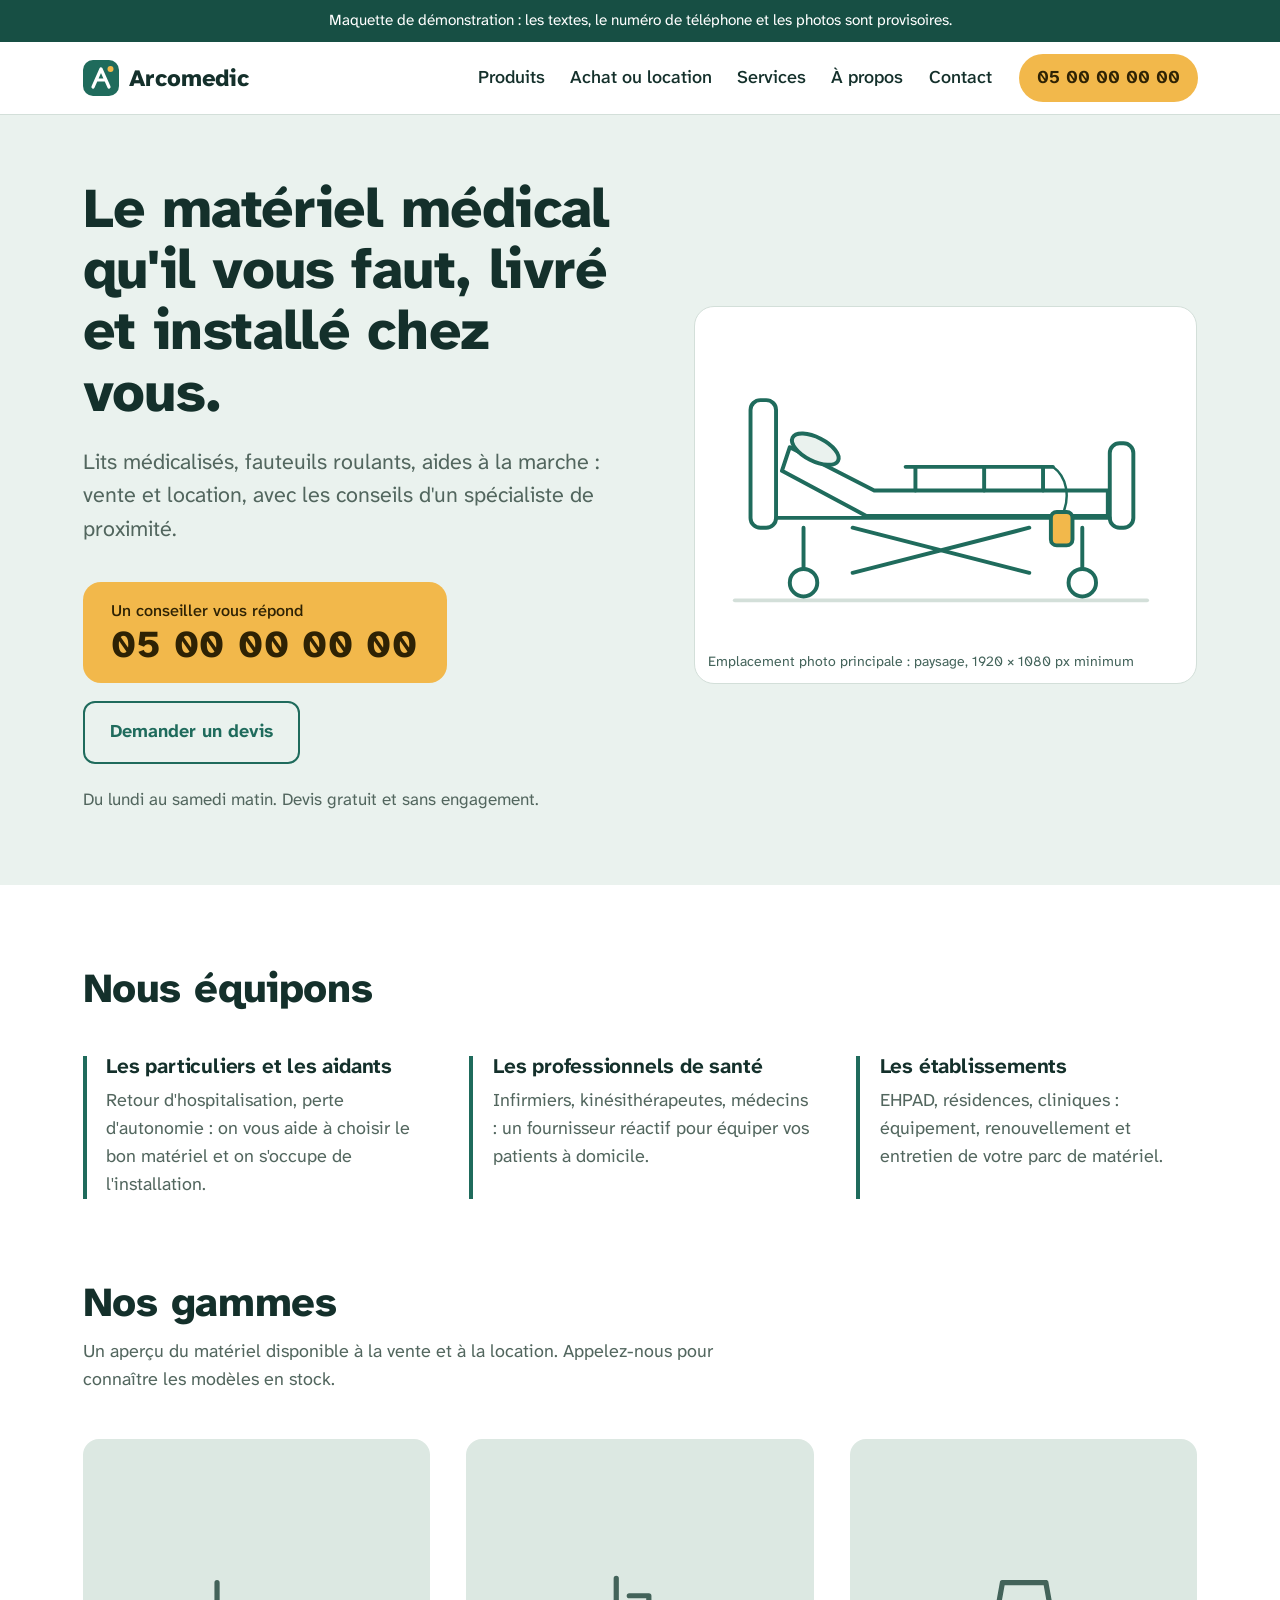
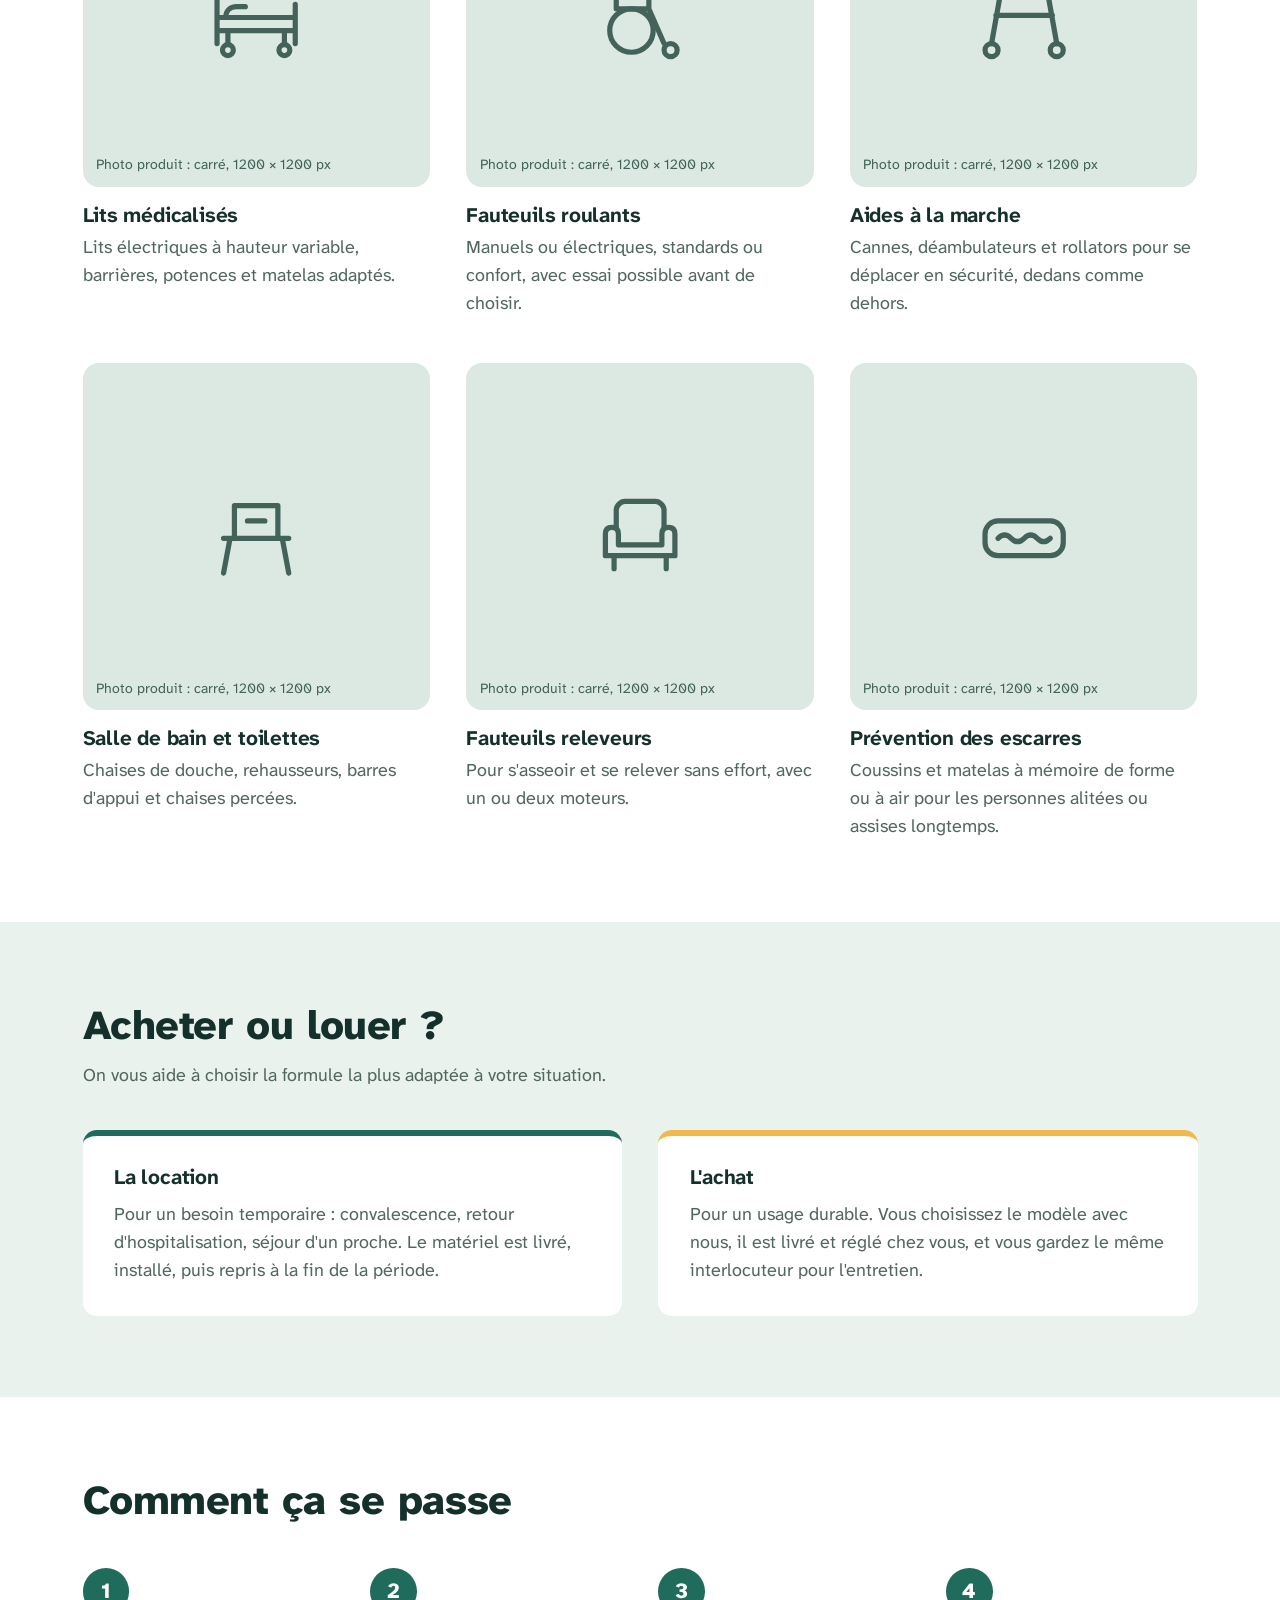
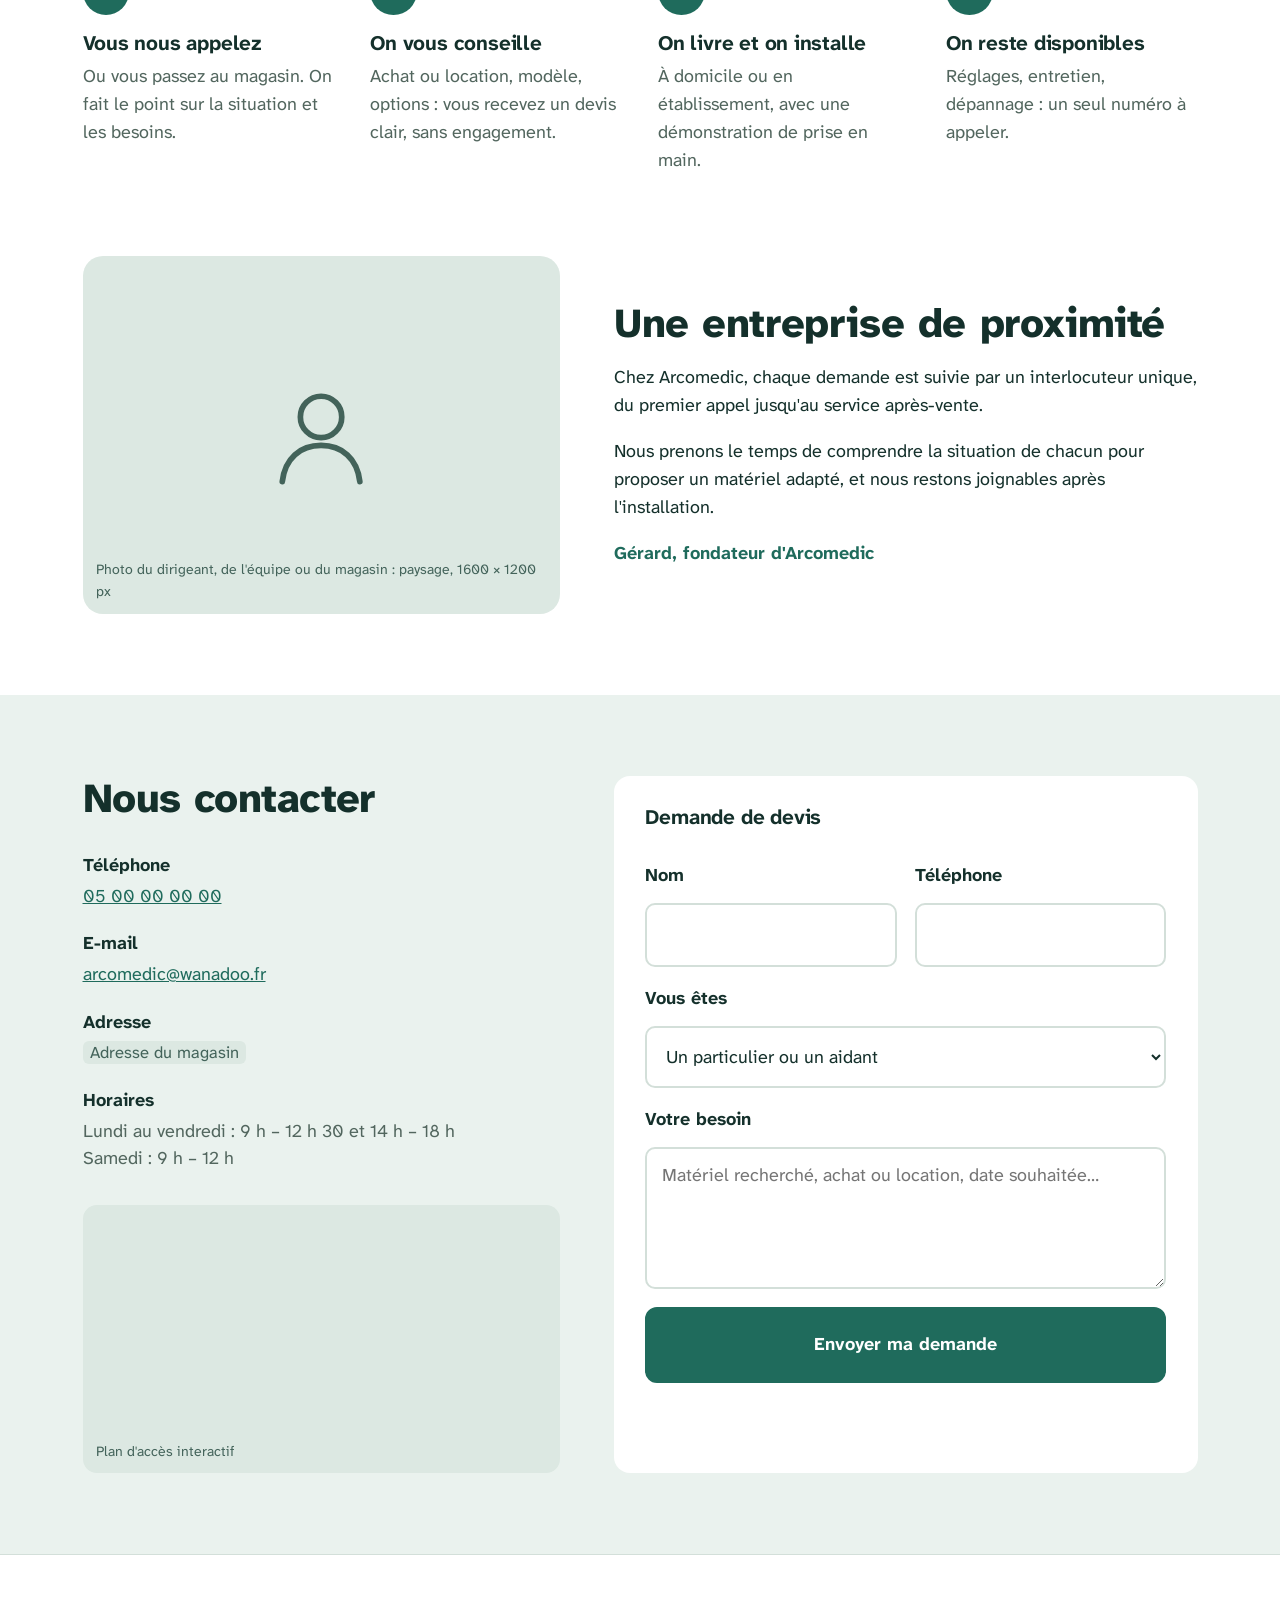
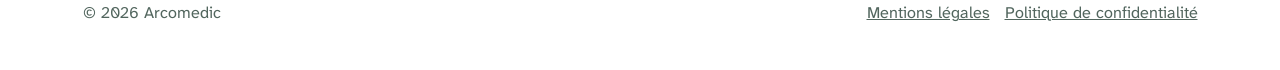
==== index.html @ 00c887f1 "Correction du nom : Arcomedic Co-Authored-By: Claude Opus 5.5 <noreply@anthropic.com>" ====
<!DOCTYPE html>
<html lang="fr">
<head>
<meta charset="utf-8">
<meta name="viewport" content="width=device-width, initial-scale=1, viewport-fit=cover">
<title>Arcomedic – Matériel médical, vente et location</title>
<meta name="description" content="Arcomedic : vente et location de matériel médical pour particuliers, professionnels de santé et établissements. Livraison et installation.">
<meta name="robots" content="noindex, nofollow">
<meta property="og:title" content="Arcomedic – Maquette du site">
<meta property="og:description" content="Vente et location de matériel médical, livré et installé chez vous.">
<meta property="og:type" content="website">
<meta name="theme-color" content="#1F6B5C">
<link rel="icon" href="assets/favicon.svg" type="image/svg+xml">
<link rel="preconnect" href="https://fonts.googleapis.com">
<link rel="preconnect" href="https://fonts.gstatic.com" crossorigin>
<link href="https://fonts.googleapis.com/css2?family=Atkinson+Hyperlegible+Next:wght@400;500;700;800&family=Atkinson+Hyperlegible:wght@400;700&display=swap" rel="stylesheet">
<link rel="stylesheet" href="assets/style.css">
</head>
<body class="has-mbar">
<a class="skip" href="#top">Aller au contenu</a>

<div class="demo" role="note">Maquette de démonstration : les textes, le numéro de téléphone et les photos sont provisoires.</div>

<header class="head">
  <div class="wrap">
    <a class="brand" href="#top" aria-label="Arcomedic, accueil">
      <svg viewBox="0 0 36 36" aria-hidden="true"><rect width="36" height="36" rx="10" fill="var(--pine)"/><path d="M10 27 18 9l8 18M13.2 20h9.6" fill="none" stroke="var(--on-pine)" stroke-width="3.2" stroke-linecap="round" stroke-linejoin="round"/><circle cx="27.5" cy="9" r="3" fill="var(--amber)"/></svg>
      Arcomedic
    </a>
    <nav class="nav" aria-label="Navigation principale">
      <a href="#gammes">Produits</a>
      <a href="#achat-location">Achat ou location</a>
      <a href="#services">Services</a>
      <a href="#a-propos">À propos</a>
      <a href="#contact">Contact</a>
    </nav>
    <a class="head-call" href="tel:+33500000000">05 00 00 00 00</a>
  </div>
</header>

<main id="top">

<section class="hero">
  <div class="wrap">
    <div>
      <h1>Le matériel médical qu'il vous faut, livré et installé chez vous.</h1>
      <p class="lead">Lits médicalisés, fauteuils roulants, aides à la marche : vente et location, avec les conseils d'un spécialiste de proximité.</p>
      <div class="actions">
        <a class="call-big" href="tel:+33500000000"><small>Un conseiller vous répond</small><strong>05 00 00 00 00</strong></a>
        <a class="btn btn-line" href="#contact">Demander un devis</a>
      </div>
      <p class="hero-note">Du lundi au samedi matin. Devis gratuit et sans engagement.</p>
    </div>
    <figure class="ph">
      <svg viewBox="20 70 450 290" aria-hidden="true" fill="none" stroke="var(--pine)" stroke-width="4" stroke-linecap="round" stroke-linejoin="round">
        <path d="M30 322h420" stroke="var(--line)"/>
        <rect x="46" y="118" width="26" height="130" rx="10"/>
        <rect x="412" y="162" width="24" height="86" rx="10"/>
        <path d="M72 238h340"/>
        <path d="M86 166 172 210h238v26H164L78 190z" fill="var(--bg)"/>
        <ellipse cx="112" cy="168" rx="26" ry="12" transform="rotate(27 112 168)" fill="var(--soft)"/>
        <path d="M204 186h150M214 186v24M284 186v24M344 186v24"/>
        <path d="M150 248l180 46M150 294l180-46"/>
        <path d="M100 248v42M384 248v42"/>
        <circle cx="100" cy="304" r="14" fill="var(--bg)"/>
        <circle cx="384" cy="304" r="14" fill="var(--bg)"/>
        <path d="M354 186c14 10 18 30 10 48" stroke-width="2.5"/>
        <rect x="352" y="232" width="22" height="34" rx="6" fill="var(--amber)" stroke="var(--pine)"/>
      </svg>
      <figcaption class="ph-cap">Emplacement photo principale : paysage, 1920 × 1080 px minimum</figcaption>
    </figure>
  </div>
</section>

<section class="section">
  <div class="wrap">
    <h2>Nous équipons</h2>
    <div class="who">
      <div>
        <h3>Les particuliers et les aidants</h3>
        <p>Retour d'hospitalisation, perte d'autonomie : on vous aide à choisir le bon matériel et on s'occupe de l'installation.</p>
      </div>
      <div>
        <h3>Les professionnels de santé</h3>
        <p>Infirmiers, kinésithérapeutes, médecins : un fournisseur réactif pour équiper vos patients à domicile.</p>
      </div>
      <div>
        <h3>Les établissements</h3>
        <p>EHPAD, résidences, cliniques : équipement, renouvellement et entretien de votre parc de matériel.</p>
      </div>
    </div>
  </div>
</section>

<section class="section flush" id="gammes">
  <div class="wrap">
    <h2>Nos gammes</h2>
    <p class="section-intro">Un aperçu du matériel disponible à la vente et à la location. Appelez-nous pour connaître les modèles en stock.</p>
    <ul class="ranges">
      <li>
        <div class="ph"><svg viewBox="0 0 48 48" fill="none" stroke="currentColor" stroke-width="2.4" stroke-linecap="round" stroke-linejoin="round" aria-hidden="true"><path d="M6 10v28M42 20v18M6 32h36M6 26h36M11 32v6M37 32v6"/><path d="M10 26c0-3 2-5 5-5h4"/><circle cx="11" cy="41" r="2.5"/><circle cx="37" cy="41" r="2.5"/></svg><span class="ph-cap">Photo produit : carré, 1200 × 1200 px</span></div>
        <h3>Lits médicalisés</h3>
        <p>Lits électriques à hauteur variable, barrières, potences et matelas adaptés.</p>
      </li>
      <li>
        <div class="ph"><svg viewBox="0 0 48 48" fill="none" stroke="currentColor" stroke-width="2.4" stroke-linecap="round" stroke-linejoin="round" aria-hidden="true"><circle cx="20" cy="32" r="10"/><circle cx="38" cy="41" r="3"/><path d="M13 8v14h15l7 16M28 22v-6h-9"/></svg><span class="ph-cap">Photo produit : carré, 1200 × 1200 px</span></div>
        <h3>Fauteuils roulants</h3>
        <p>Manuels ou électriques, standards ou confort, avec essai possible avant de choisir.</p>
      </li>
      <li>
        <div class="ph"><svg viewBox="0 0 48 48" fill="none" stroke="currentColor" stroke-width="2.4" stroke-linecap="round" stroke-linejoin="round" aria-hidden="true"><path d="M14 10h20M14 10 9 38M34 10l5 28M11 25h26"/><circle cx="9" cy="41" r="3"/><circle cx="39" cy="41" r="3"/></svg><span class="ph-cap">Photo produit : carré, 1200 × 1200 px</span></div>
        <h3>Aides à la marche</h3>
        <p>Cannes, déambulateurs et rollators pour se déplacer en sécurité, dedans comme dehors.</p>
      </li>
      <li>
        <div class="ph"><svg viewBox="0 0 48 48" fill="none" stroke="currentColor" stroke-width="2.4" stroke-linecap="round" stroke-linejoin="round" aria-hidden="true"><path d="M9 25h30M12 25 9 41M36 25l3 16M14 25V10h20v15M20 17h8"/></svg><span class="ph-cap">Photo produit : carré, 1200 × 1200 px</span></div>
        <h3>Salle de bain et toilettes</h3>
        <p>Chaises de douche, rehausseurs, barres d'appui et chaises percées.</p>
      </li>
      <li>
        <div class="ph"><svg viewBox="0 0 48 48" fill="none" stroke="currentColor" stroke-width="2.4" stroke-linecap="round" stroke-linejoin="round" aria-hidden="true"><path d="M13 20v-8c0-2 2-4 4-4h14c2 0 4 2 4 4v8"/><path d="M8 23c0-2 1-3 3-3s3 1 3 3v5h20v-5c0-2 1-3 3-3s3 1 3 3v10H8zM12 33v6M36 33v6"/></svg><span class="ph-cap">Photo produit : carré, 1200 × 1200 px</span></div>
        <h3>Fauteuils releveurs</h3>
        <p>Pour s'asseoir et se relever sans effort, avec un ou deux moteurs.</p>
      </li>
      <li>
        <div class="ph"><svg viewBox="0 0 48 48" fill="none" stroke="currentColor" stroke-width="2.4" stroke-linecap="round" stroke-linejoin="round" aria-hidden="true"><rect x="6" y="17" width="36" height="16" rx="6"/><path d="M12 25c2-2 4-2 6 0s4 2 6 0 4-2 6 0 4 2 6 0"/></svg><span class="ph-cap">Photo produit : carré, 1200 × 1200 px</span></div>
        <h3>Prévention des escarres</h3>
        <p>Coussins et matelas à mémoire de forme ou à air pour les personnes alitées ou assises longtemps.</p>
      </li>
    </ul>
  </div>
</section>

<section class="section choice" id="achat-location">
  <div class="wrap">
    <h2>Acheter ou louer ?</h2>
    <p class="section-intro">On vous aide à choisir la formule la plus adaptée à votre situation.</p>
    <div class="choice-grid">
      <article>
        <h3>La location</h3>
        <p>Pour un besoin temporaire : convalescence, retour d'hospitalisation, séjour d'un proche. Le matériel est livré, installé, puis repris à la fin de la période.</p>
      </article>
      <article>
        <h3>L'achat</h3>
        <p>Pour un usage durable. Vous choisissez le modèle avec nous, il est livré et réglé chez vous, et vous gardez le même interlocuteur pour l'entretien.</p>
      </article>
    </div>
  </div>
</section>

<section class="section" id="services">
  <div class="wrap">
    <h2>Comment ça se passe</h2>
    <ol class="steps">
      <li><h3>Vous nous appelez</h3><p>Ou vous passez au magasin. On fait le point sur la situation et les besoins.</p></li>
      <li><h3>On vous conseille</h3><p>Achat ou location, modèle, options : vous recevez un devis clair, sans engagement.</p></li>
      <li><h3>On livre et on installe</h3><p>À domicile ou en établissement, avec une démonstration de prise en main.</p></li>
      <li><h3>On reste disponibles</h3><p>Réglages, entretien, dépannage : un seul numéro à appeler.</p></li>
    </ol>
  </div>
</section>

<section class="section about flush" id="a-propos">
  <div class="wrap">
    <figure class="ph">
      <svg viewBox="0 0 48 48" fill="none" stroke="currentColor" stroke-width="2.2" stroke-linecap="round" aria-hidden="true"><circle cx="24" cy="17" r="8"/><path d="M9 42c1-9 7-14 15-14s14 5 15 14"/></svg>
      <figcaption class="ph-cap">Photo du dirigeant, de l'équipe ou du magasin : paysage, 1600 × 1200 px</figcaption>
    </figure>
    <div>
      <h2>Une entreprise de proximité</h2>
      <p>Chez Arcomedic, chaque demande est suivie par un interlocuteur unique, du premier appel jusqu'au service après-vente.</p>
      <p>Nous prenons le temps de comprendre la situation de chacun pour proposer un matériel adapté, et nous restons joignables après l'installation.</p>
      <p class="sign">Gérard, fondateur d'Arcomedic</p>
    </div>
  </div>
</section>

<section class="section contact" id="contact">
  <div class="wrap">
    <div class="infos">
      <h2>Nous contacter</h2>
      <dl>
        <div><dt>Téléphone</dt><dd><a href="tel:+33500000000">05 00 00 00 00</a></dd></div>
        <div><dt>E-mail</dt><dd><a href="mailto:arcomedic@wanadoo.fr">arcomedic@wanadoo.fr</a></dd></div>
        <div><dt>Adresse</dt><dd><span class="todo">Adresse du magasin</span></dd></div>
        <div><dt>Horaires</dt><dd>Lundi au vendredi : 9 h – 12 h 30 et 14 h – 18 h<br>Samedi : 9 h – 12 h</dd></div>
      </dl>
      <div class="ph"><span class="ph-cap">Plan d'accès interactif</span></div>
    </div>
    <form id="devis" novalidate>
      <h3>Demande de devis</h3>
      <div class="row">
        <label>Nom<input name="nom" autocomplete="name" required></label>
        <label>Téléphone<input name="tel" type="tel" autocomplete="tel" required></label>
      </div>
      <label>Vous êtes
        <select name="profil">
          <option>Un particulier ou un aidant</option>
          <option>Un professionnel de santé</option>
          <option>Un établissement</option>
        </select>
      </label>
      <label>Votre besoin<textarea name="besoin" placeholder="Matériel recherché, achat ou location, date souhaitée…"></textarea></label>
      <button class="btn btn-solid" type="submit">Envoyer ma demande</button>
      <p class="form-msg" id="form-msg" role="status" aria-live="polite"></p>
    </form>
  </div>
</section>

</main>

<footer class="foot">
  <div class="wrap">
    <span>© 2026 Arcomedic</span>
    <span><a href="mentions-legales.html">Mentions légales</a> &nbsp; <a href="mentions-legales.html#confidentialite">Politique de confidentialité</a></span>
  </div>
</footer>

<nav class="mbar" aria-label="Actions rapides">
  <a class="m-call" href="tel:+33500000000">Appeler</a>
  <a class="m-quote" href="#contact">Devis</a>
</nav>

<script src="assets/main.js"></script>
</body>
</html>
---- assets/style.css ----
:root{
  --bg:#FFFFFF; --soft:#EAF2EE; --ink:#14302B; --muted:#52665E;
  --pine:#1F6B5C; --pine-deep:#174F44; --on-pine:#FFFFFF;
  --amber:#F2B84B; --on-amber:#2E2204;
  --line:#D3DFD9; --ph:#DCE8E2; --ph-ink:#43635A;
  box-sizing:border-box;
  color-scheme:light dark;
}
@media (prefers-color-scheme:dark){
  :root:not([data-theme="light"]){
    --bg:#0F1D1A; --soft:#152B26; --ink:#E4EFEA; --muted:#A3B7AF;
    --pine:#62BBA6; --pine-deep:#8ED2C1; --on-pine:#0F1D1A;
    --line:#2A433C; --ph:#1B3530; --ph-ink:#A7C6BB;
  }
}
:root[data-theme="dark"]{
  --bg:#0F1D1A; --soft:#152B26; --ink:#E4EFEA; --muted:#A3B7AF;
  --pine:#62BBA6; --pine-deep:#8ED2C1; --on-pine:#0F1D1A;
  --line:#2A433C; --ph:#1B3530; --ph-ink:#A7C6BB;
}
*,*::before,*::after{box-sizing:inherit}
html{scroll-padding-top:88px;font-size:112.5%;-webkit-text-size-adjust:100%;scroll-behavior:smooth}
body{margin:0;background:var(--bg);color:var(--ink);
  font-family:"Atkinson Hyperlegible Next","Atkinson Hyperlegible",system-ui,-apple-system,"Segoe UI",Roboto,Arial,sans-serif;
  line-height:1.55}
img,svg{max-width:100%}
a{color:var(--pine)}
a:focus-visible,button:focus-visible,input:focus-visible,select:focus-visible,textarea:focus-visible{
  outline:3px solid var(--amber);outline-offset:3px;border-radius:6px}
.skip{position:absolute;left:-9999px;top:0;background:var(--amber);color:var(--on-amber);padding:.6rem 1rem;z-index:50;font-weight:700}
.skip:focus{left:1rem;top:1rem}
.wrap{max-width:1160px;margin:0 auto;padding:0 1.25rem}
h1,h2,h3{line-height:1.1;margin:0;font-weight:800;letter-spacing:-.01em}
h2{font-size:clamp(1.6rem,3.2vw,2.3rem)}
h3{font-size:1.15rem;font-weight:700}
p{margin:0}
.section{padding:4.5rem 0}
.section.flush{padding-top:0}
.section-intro{max-width:36em;color:var(--muted);margin-top:.75rem}

/* Bandeau démo */
.demo{background:var(--pine-deep);color:var(--on-pine);font-size:.85rem;text-align:center;padding:.5rem 1rem}

/* En-tête */
.head{position:sticky;top:0;z-index:20;background:var(--bg);border-bottom:1px solid var(--line)}
.head .wrap{display:flex;align-items:center;gap:1.5rem;min-height:72px}
.brand{display:flex;align-items:center;gap:.6rem;text-decoration:none;color:var(--ink);font-weight:800;font-size:1.3rem}
.brand svg{width:36px;height:36px;flex:none}
.nav{display:flex;gap:1.4rem;margin-left:auto}
.nav a{color:var(--ink);text-decoration:none;font-weight:500}
.nav a:hover{color:var(--pine);text-decoration:underline;text-underline-offset:4px}
.head-call{background:var(--amber);color:var(--on-amber);text-decoration:none;font-weight:700;padding:.55rem 1rem;border-radius:999px;white-space:nowrap}

/* Hero */
.hero{padding:3.5rem 0 4rem;background:var(--soft)}
.hero .wrap{display:grid;grid-template-columns:1.05fr .95fr;gap:3rem;align-items:center}
.hero h1{font-size:clamp(2.1rem,4.4vw,3.1rem);max-width:14em}
.lead{font-size:1.2rem;color:var(--muted);margin-top:1.25rem;max-width:30em}
.actions{display:flex;flex-wrap:wrap;gap:1rem;margin-top:2rem;align-items:stretch}
.call-big{display:flex;flex-direction:column;justify-content:center;background:var(--amber);color:var(--on-amber);
  text-decoration:none;padding:.9rem 1.6rem;border-radius:18px}
.call-big small{font-size:.9rem;font-weight:500}
.call-big strong{font-size:clamp(1.6rem,3.2vw,2.1rem);font-weight:800;letter-spacing:.02em;line-height:1.15}
.btn{display:inline-flex;align-items:center;justify-content:center;font:inherit;font-weight:700;
  padding:.85rem 1.4rem;border-radius:12px;text-decoration:none;cursor:pointer;border:2px solid var(--pine)}
.btn-solid{background:var(--pine);color:var(--on-pine)}
.btn-line{background:transparent;color:var(--pine)}
.hero-note{margin-top:1.25rem;color:var(--muted);font-size:.95rem}

/* Emplacements photo */
.ph{position:relative;margin:0;background:var(--ph);color:var(--ph-ink);border-radius:20px;overflow:hidden;display:grid;place-items:center}
.ph-cap{position:absolute;left:.75rem;bottom:.6rem;right:.75rem;font-size:.78rem;color:var(--ph-ink)}
.hero .ph{aspect-ratio:4/3;background:var(--bg);border:1px solid var(--line)}
.hero .ph svg{width:88%;height:auto}

/* Publics */
.who{display:grid;grid-template-columns:repeat(3,1fr);gap:2.5rem;margin-top:2.5rem}
.who div{border-left:4px solid var(--pine);padding-left:1.1rem}
.who p{color:var(--muted);margin-top:.5rem}

/* Gammes */
.ranges{list-style:none;padding:0;margin:2.5rem 0 0;display:grid;grid-template-columns:repeat(3,1fr);gap:2.5rem 2rem}
.ranges .ph{aspect-ratio:1/1;border-radius:16px}
.ranges .ph svg{width:30%;height:auto}
.ranges h3{margin-top:1rem}
.ranges p{color:var(--muted);margin-top:.35rem}

/* Achat / location */
.choice{background:var(--soft)}
.choice-grid{display:grid;grid-template-columns:1fr 1fr;gap:2rem;margin-top:2.25rem}
.choice-grid article{background:var(--bg);padding:1.75rem;border-radius:14px;border-top:6px solid var(--pine)}
.choice-grid article:last-child{border-top-color:var(--amber)}
.choice-grid p{margin-top:.6rem;color:var(--muted)}

/* Étapes */
.steps{list-style:none;counter-reset:s;padding:0;margin:2.5rem 0 0;display:grid;grid-template-columns:repeat(4,1fr);gap:2rem}
.steps li{counter-increment:s}
.steps li::before{content:counter(s);display:grid;place-items:center;width:2.6rem;height:2.6rem;border-radius:50%;
  background:var(--pine);color:var(--on-pine);font-weight:800;font-size:1.2rem;margin-bottom:1rem}
.steps p{color:var(--muted);margin-top:.4rem}

/* À propos */
.about .wrap{display:grid;grid-template-columns:.9fr 1.1fr;gap:3rem;align-items:center}
.about .ph{aspect-ratio:4/3}
.about .ph svg{width:26%;height:auto}
.about p{margin-top:1rem;max-width:34em}
.sign{font-weight:700;color:var(--pine)}

/* Contact */
.contact{background:var(--soft)}
.contact .wrap{display:grid;grid-template-columns:.9fr 1.1fr;gap:3rem}
.infos dl{margin:1.75rem 0 0;display:grid;gap:1.1rem}
.infos dt{font-weight:700}
.infos dd{margin:.15rem 0 0;color:var(--muted)}
.todo{background:var(--ph);color:var(--ph-ink);padding:.05rem .4rem;border-radius:6px;font-size:.92em}
.infos .ph{aspect-ratio:16/9;margin-top:1.75rem;border-radius:14px}
form{background:var(--bg);padding:1.75rem;border-radius:16px;display:grid;gap:1rem}
label{display:grid;gap:.35rem;font-weight:700}
input,select,textarea{font:inherit;font-weight:400;color:var(--ink);background:var(--bg);
  border:2px solid var(--line);border-radius:10px;padding:.7rem .8rem;width:100%}
textarea{min-height:7.5rem;resize:vertical}
.row{display:grid;grid-template-columns:1fr 1fr;gap:1rem}
.form-msg{color:var(--pine);font-weight:500;min-height:1.5em}

/* Page texte (mentions légales) */
.page{padding:3.5rem 0 4.5rem}
.page .wrap{max-width:46rem}
.page h1{font-size:clamp(1.9rem,4vw,2.6rem)}
.page h2{font-size:1.35rem;margin-top:2.25rem}
.page p{margin-top:.75rem;color:var(--muted)}

/* Pied de page */
.foot{padding:2.5rem 0;border-top:1px solid var(--line);font-size:.9rem;color:var(--muted)}
.foot .wrap{display:flex;flex-wrap:wrap;gap:1rem 2rem;justify-content:space-between}
.foot a{color:var(--muted)}

/* Barre d'appel mobile */
.mbar{display:none}

@media (max-width:960px){
  .hero .wrap,.about .wrap,.contact .wrap{grid-template-columns:1fr}
  .steps{grid-template-columns:1fr 1fr}
  .ranges{grid-template-columns:1fr 1fr}
}
@media (max-width:720px){
  .nav,.head-call{display:none}
  .who,.choice-grid,.steps,.row{grid-template-columns:1fr}
  .ranges{grid-template-columns:1fr 1fr;gap:1.75rem 1rem}
  .ranges .ph-cap{font-size:.7rem}
  .section{padding:3.25rem 0}
  body.has-mbar{padding-bottom:5.5rem}
  .mbar{display:grid;grid-template-columns:1.3fr 1fr;gap:.6rem;position:fixed;left:0;right:0;bottom:0;z-index:30;
    background:var(--bg);border-top:1px solid var(--line);
    padding:.7rem 1rem calc(.7rem + env(safe-area-inset-bottom,0px))}
  .mbar a{text-align:center;text-decoration:none;font-weight:800;padding:.85rem;border-radius:12px}
  .mbar .m-call{background:var(--amber);color:var(--on-amber)}
  .mbar .m-quote{background:var(--pine);color:var(--on-pine)}
}
@media (prefers-reduced-motion:reduce){html{scroll-behavior:auto}}
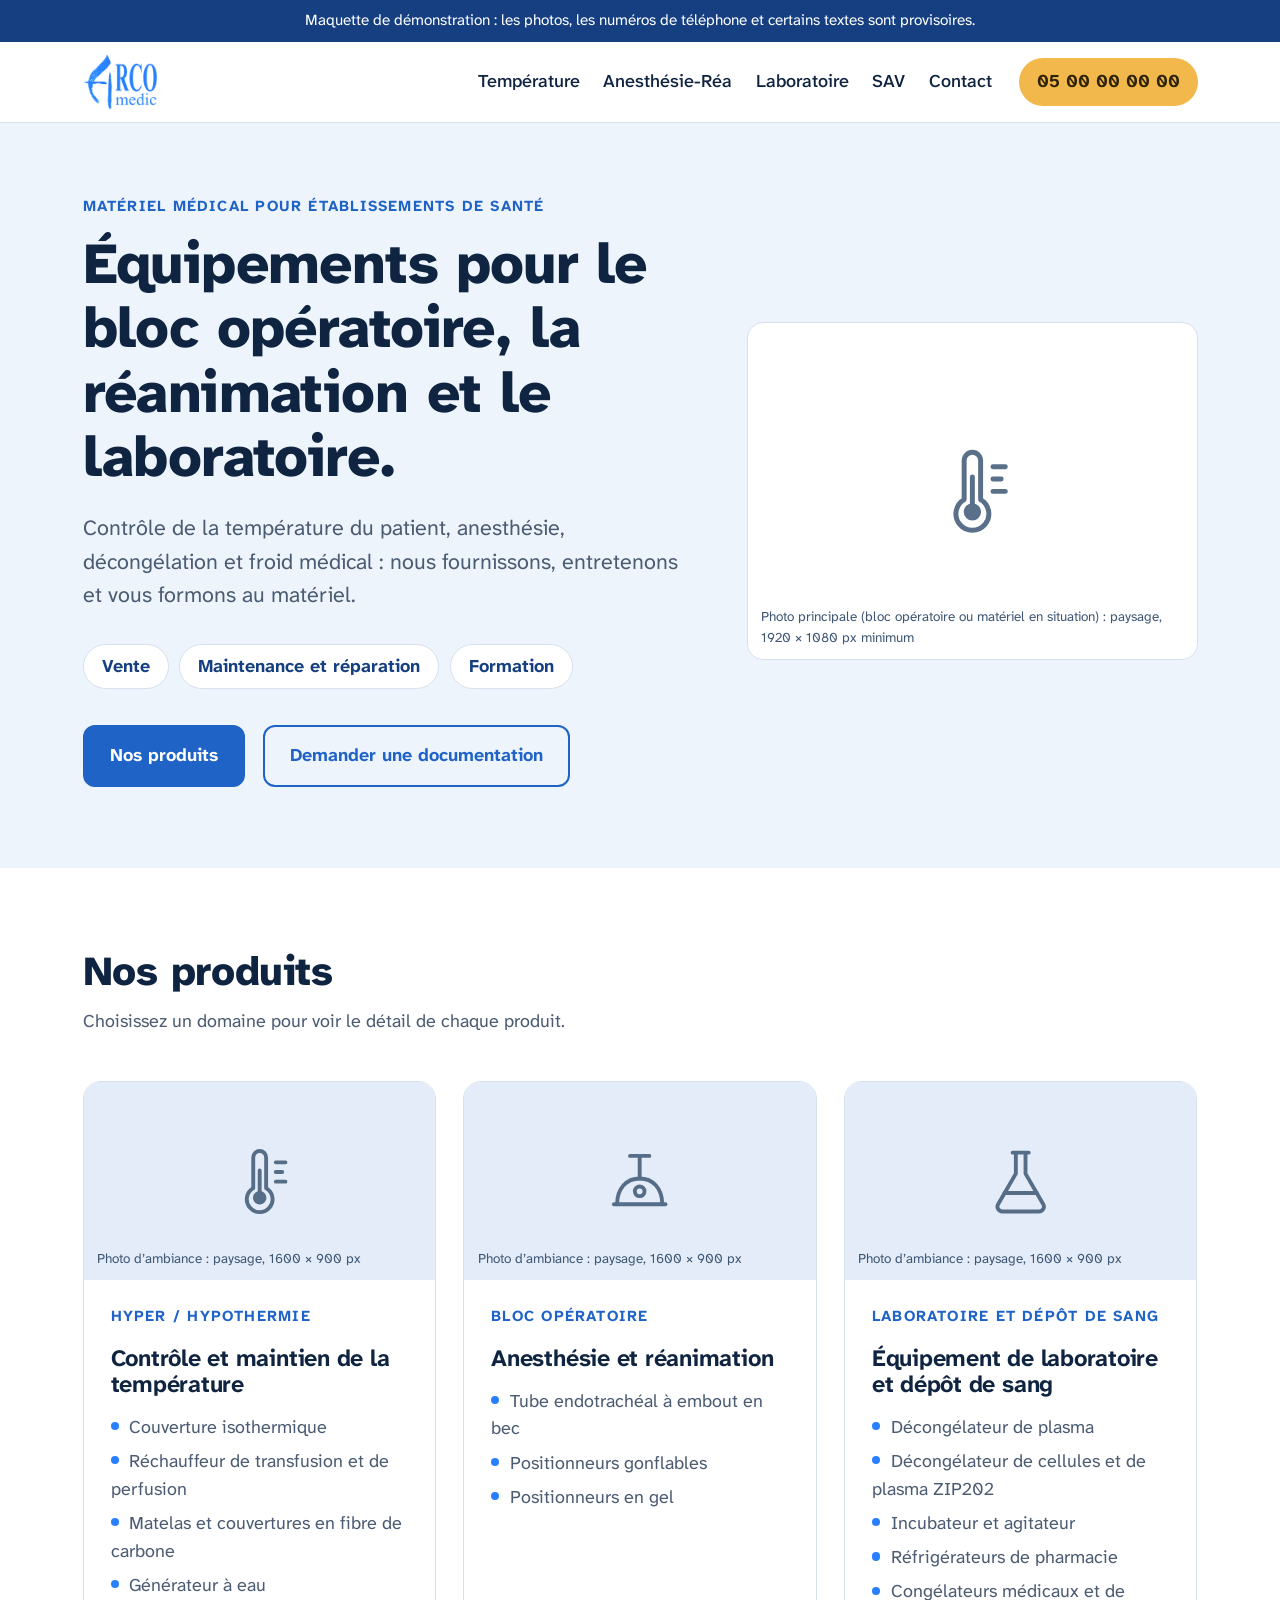
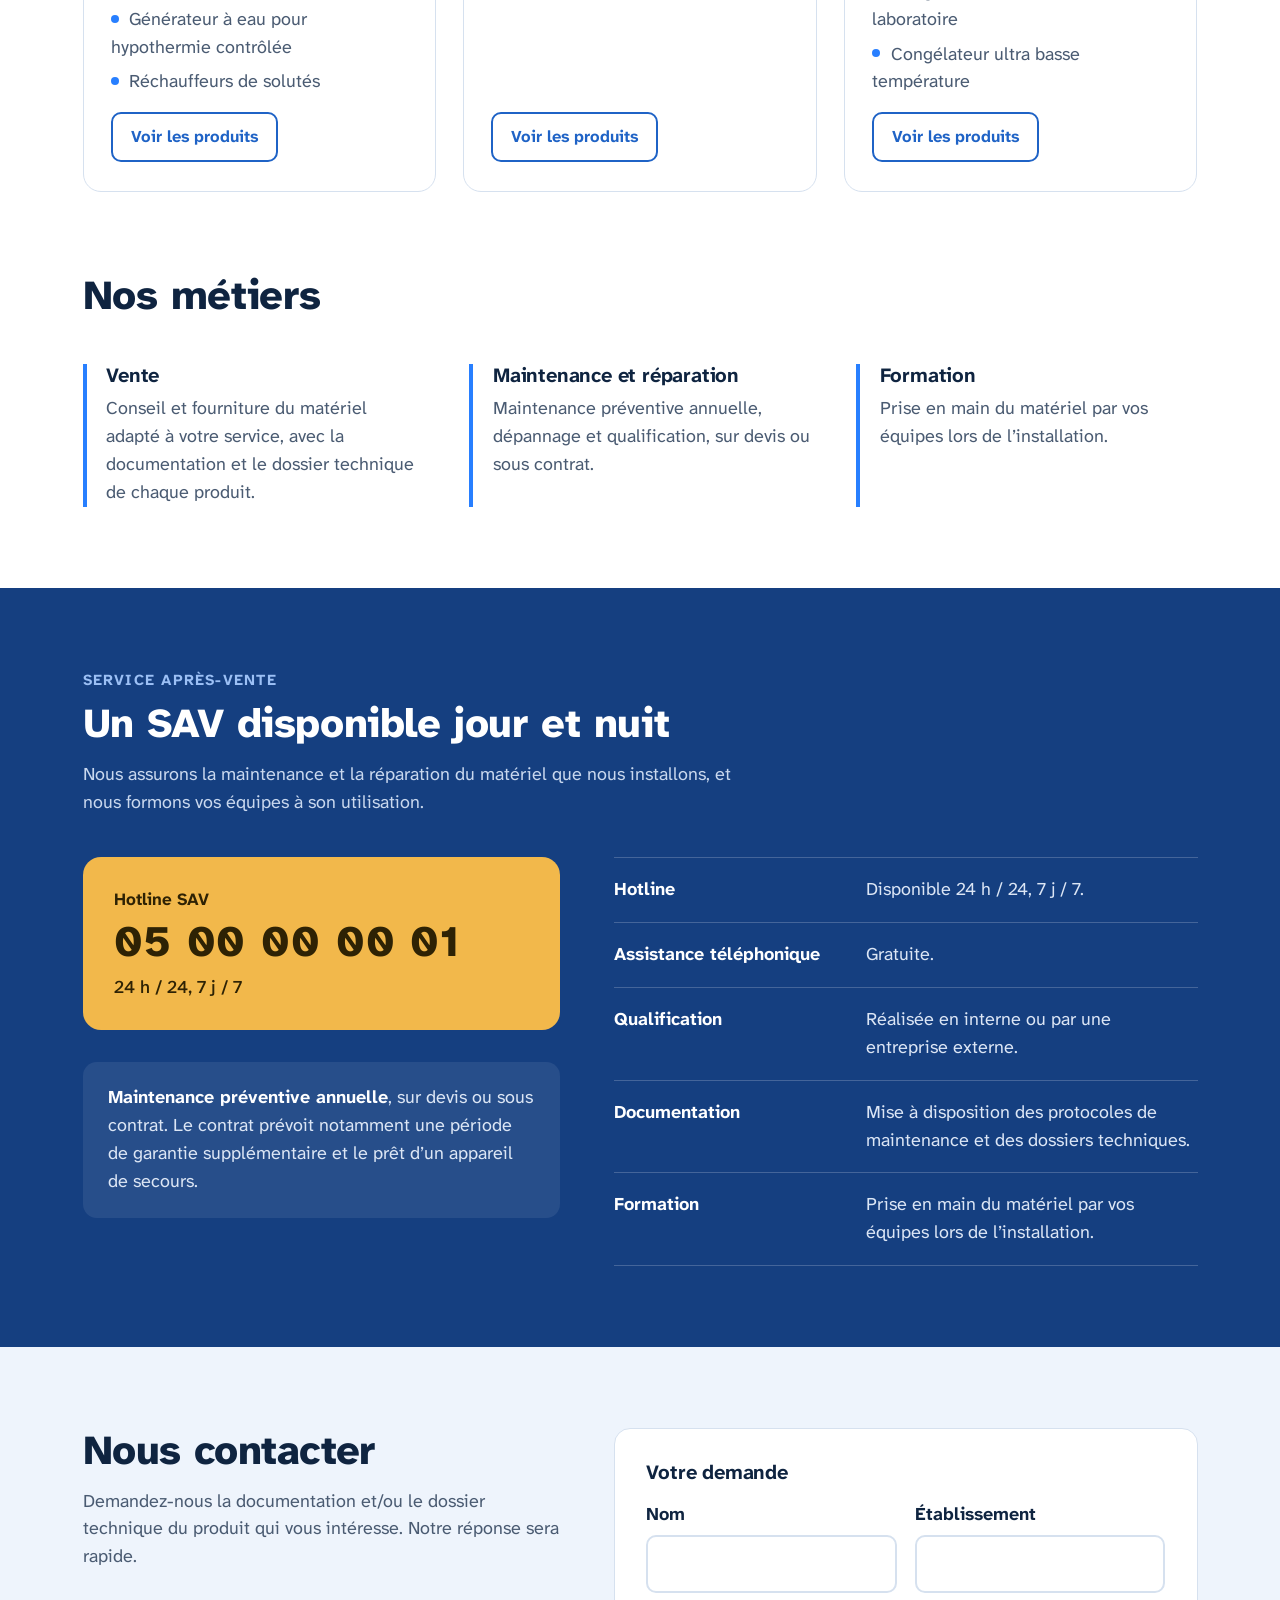
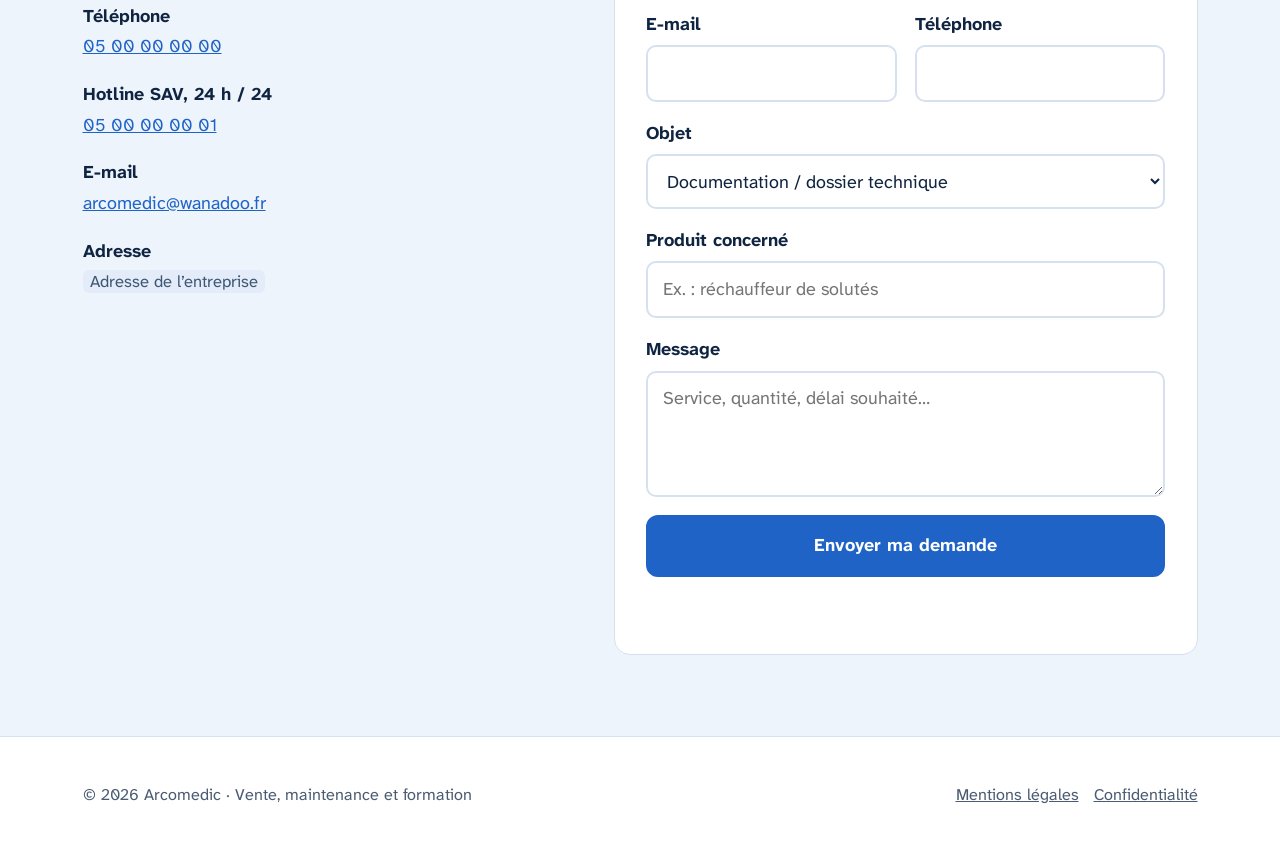
==== commit 44d826fa: "Refonte selon le contenu fourni par Gérard : produits hospitaliers, SAV, logo Co-Authored-By: Claude" ====
--- a/index.html
+++ b/index.html
@@ -3,204 +3,172 @@
 <head>
 <meta charset="utf-8">
 <meta name="viewport" content="width=device-width, initial-scale=1, viewport-fit=cover">
-<title>Arcomedic – Matériel médical, vente et location</title>
-<meta name="description" content="Arcomedic : vente et location de matériel médical pour particuliers, professionnels de santé et établissements. Livraison et installation.">
+<title>Arcomedic – Équipements pour le bloc, la réanimation et le laboratoire</title>
+<meta name="description" content="Arcomedic : vente, maintenance et formation. Contrôle de la température, anesthésie-réanimation, équipement de laboratoire et dépôt de sang.">
 <meta name="robots" content="noindex, nofollow">
-<meta property="og:title" content="Arcomedic – Maquette du site">
-<meta property="og:description" content="Vente et location de matériel médical, livré et installé chez vous.">
+<meta property="og:title" content="Arcomedic – Équipements pour le bloc, la réanimation et le laboratoire">
+<meta property="og:description" content="Arcomedic : vente, maintenance et formation. Contrôle de la température, anesthésie-réanimation, équipement de laboratoire et dépôt de sang.">
 <meta property="og:type" content="website">
-<meta name="theme-color" content="#1F6B5C">
+<meta name="theme-color" content="#1F63C6">
 <link rel="icon" href="assets/favicon.svg" type="image/svg+xml">
 <link rel="preconnect" href="https://fonts.googleapis.com">
 <link rel="preconnect" href="https://fonts.gstatic.com" crossorigin>
 <link href="https://fonts.googleapis.com/css2?family=Atkinson+Hyperlegible+Next:wght@400;500;700;800&family=Atkinson+Hyperlegible:wght@400;700&display=swap" rel="stylesheet">
 <link rel="stylesheet" href="assets/style.css">
 </head>
-<body class="has-mbar">
-<a class="skip" href="#top">Aller au contenu</a>
+<body>
+<a class="skip" href="#contenu">Aller au contenu</a>
 
-<div class="demo" role="note">Maquette de démonstration : les textes, le numéro de téléphone et les photos sont provisoires.</div>
+<div class="demo" role="note">Maquette de démonstration : les photos, les numéros de téléphone et certains textes sont provisoires.</div>
 
 <header class="head">
   <div class="wrap">
-    <a class="brand" href="#top" aria-label="Arcomedic, accueil">
-      <svg viewBox="0 0 36 36" aria-hidden="true"><rect width="36" height="36" rx="10" fill="var(--pine)"/><path d="M10 27 18 9l8 18M13.2 20h9.6" fill="none" stroke="var(--on-pine)" stroke-width="3.2" stroke-linecap="round" stroke-linejoin="round"/><circle cx="27.5" cy="9" r="3" fill="var(--amber)"/></svg>
-      Arcomedic
-    </a>
+    <a class="brand" href="./" aria-label="Arcomedic, accueil"><img src="assets/logo.png" alt="Arcomedic" width="368" height="274"></a>
     <nav class="nav" aria-label="Navigation principale">
-      <a href="#gammes">Produits</a>
-      <a href="#achat-location">Achat ou location</a>
-      <a href="#services">Services</a>
-      <a href="#a-propos">À propos</a>
-      <a href="#contact">Contact</a>
+<a href="temperature.html">Température</a>
+<a href="anesthesie-reanimation.html">Anesthésie-Réa</a>
+<a href="laboratoire.html">Laboratoire</a>
+<a href="./#sav">SAV</a>
+<a href="./#contact">Contact</a>
     </nav>
     <a class="head-call" href="tel:+33500000000">05 00 00 00 00</a>
+    <details class="menu">
+      <summary>Menu</summary>
+      <nav aria-label="Navigation mobile">
+<a href="temperature.html">Température</a>
+<a href="anesthesie-reanimation.html">Anesthésie-Réa</a>
+<a href="laboratoire.html">Laboratoire</a>
+<a href="./#sav">SAV</a>
+<a href="./#contact">Contact</a>
+<a href="tel:+33500000000">Appeler le 05 00 00 00 00</a>
+      </nav>
+    </details>
   </div>
 </header>
 
-<main id="top">
+<main id="contenu">
 
 <section class="hero">
   <div class="wrap">
-    <div>
-      <h1>Le matériel médical qu'il vous faut, livré et installé chez vous.</h1>
-      <p class="lead">Lits médicalisés, fauteuils roulants, aides à la marche : vente et location, avec les conseils d'un spécialiste de proximité.</p>
-      <div class="actions">
-        <a class="call-big" href="tel:+33500000000"><small>Un conseiller vous répond</small><strong>05 00 00 00 00</strong></a>
-        <a class="btn btn-line" href="#contact">Demander un devis</a>
-      </div>
-      <p class="hero-note">Du lundi au samedi matin. Devis gratuit et sans engagement.</p>
+   <div>
+    <p class="eyebrow">Matériel médical pour établissements de santé</p>
+    <h1>Équipements pour le bloc opératoire, la réanimation et le laboratoire.</h1>
+    <p class="lead">Contrôle de la température du patient, anesthésie, décongélation et froid médical : nous fournissons, entretenons et vous formons au matériel.</p>
+    <ul class="pillars"><li>Vente</li><li>Maintenance et réparation</li><li>Formation</li></ul>
+    <div class="actions">
+      <a class="btn btn-solid" href="#produits">Nos produits</a>
+      <a class="btn btn-line" href="#contact">Demander une documentation</a>
     </div>
-    <figure class="ph">
-      <svg viewBox="20 70 450 290" aria-hidden="true" fill="none" stroke="var(--pine)" stroke-width="4" stroke-linecap="round" stroke-linejoin="round">
-        <path d="M30 322h420" stroke="var(--line)"/>
-        <rect x="46" y="118" width="26" height="130" rx="10"/>
-        <rect x="412" y="162" width="24" height="86" rx="10"/>
-        <path d="M72 238h340"/>
-        <path d="M86 166 172 210h238v26H164L78 190z" fill="var(--bg)"/>
-        <ellipse cx="112" cy="168" rx="26" ry="12" transform="rotate(27 112 168)" fill="var(--soft)"/>
-        <path d="M204 186h150M214 186v24M284 186v24M344 186v24"/>
-        <path d="M150 248l180 46M150 294l180-46"/>
-        <path d="M100 248v42M384 248v42"/>
-        <circle cx="100" cy="304" r="14" fill="var(--bg)"/>
-        <circle cx="384" cy="304" r="14" fill="var(--bg)"/>
-        <path d="M354 186c14 10 18 30 10 48" stroke-width="2.5"/>
-        <rect x="352" y="232" width="22" height="34" rx="6" fill="var(--amber)" stroke="var(--pine)"/>
-      </svg>
-      <figcaption class="ph-cap">Emplacement photo principale : paysage, 1920 × 1080 px minimum</figcaption>
-    </figure>
+   </div>
+    <figure class="ph hero-ph"><svg viewBox="0 0 48 48" fill="none" stroke="currentColor" stroke-width="2.4" stroke-linecap="round" stroke-linejoin="round" aria-hidden="true"><path d="M20 28V9a4 4 0 0 1 8 0v19a8 8 0 1 1-8 0z"/><path d="M24 17v14"/><circle cx="24" cy="34" r="3" fill="currentColor"/><path d="M34 12h6M34 18h4M34 24h6"/></svg><figcaption class="ph-cap">Photo principale (bloc opératoire ou matériel en situation) : paysage, 1920 × 1080 px minimum</figcaption></figure>
   </div>
 </section>
 
-<section class="section">
+<section class="section" id="produits">
   <div class="wrap">
-    <h2>Nous équipons</h2>
-    <div class="who">
-      <div>
-        <h3>Les particuliers et les aidants</h3>
-        <p>Retour d'hospitalisation, perte d'autonomie : on vous aide à choisir le bon matériel et on s'occupe de l'installation.</p>
-      </div>
-      <div>
-        <h3>Les professionnels de santé</h3>
-        <p>Infirmiers, kinésithérapeutes, médecins : un fournisseur réactif pour équiper vos patients à domicile.</p>
-      </div>
-      <div>
-        <h3>Les établissements</h3>
-        <p>EHPAD, résidences, cliniques : équipement, renouvellement et entretien de votre parc de matériel.</p>
-      </div>
-    </div>
-  </div>
-</section>
-
-<section class="section flush" id="gammes">
-  <div class="wrap">
-    <h2>Nos gammes</h2>
-    <p class="section-intro">Un aperçu du matériel disponible à la vente et à la location. Appelez-nous pour connaître les modèles en stock.</p>
-    <ul class="ranges">
-      <li>
-        <div class="ph"><svg viewBox="0 0 48 48" fill="none" stroke="currentColor" stroke-width="2.4" stroke-linecap="round" stroke-linejoin="round" aria-hidden="true"><path d="M6 10v28M42 20v18M6 32h36M6 26h36M11 32v6M37 32v6"/><path d="M10 26c0-3 2-5 5-5h4"/><circle cx="11" cy="41" r="2.5"/><circle cx="37" cy="41" r="2.5"/></svg><span class="ph-cap">Photo produit : carré, 1200 × 1200 px</span></div>
-        <h3>Lits médicalisés</h3>
-        <p>Lits électriques à hauteur variable, barrières, potences et matelas adaptés.</p>
-      </li>
-      <li>
-        <div class="ph"><svg viewBox="0 0 48 48" fill="none" stroke="currentColor" stroke-width="2.4" stroke-linecap="round" stroke-linejoin="round" aria-hidden="true"><circle cx="20" cy="32" r="10"/><circle cx="38" cy="41" r="3"/><path d="M13 8v14h15l7 16M28 22v-6h-9"/></svg><span class="ph-cap">Photo produit : carré, 1200 × 1200 px</span></div>
-        <h3>Fauteuils roulants</h3>
-        <p>Manuels ou électriques, standards ou confort, avec essai possible avant de choisir.</p>
-      </li>
-      <li>
-        <div class="ph"><svg viewBox="0 0 48 48" fill="none" stroke="currentColor" stroke-width="2.4" stroke-linecap="round" stroke-linejoin="round" aria-hidden="true"><path d="M14 10h20M14 10 9 38M34 10l5 28M11 25h26"/><circle cx="9" cy="41" r="3"/><circle cx="39" cy="41" r="3"/></svg><span class="ph-cap">Photo produit : carré, 1200 × 1200 px</span></div>
-        <h3>Aides à la marche</h3>
-        <p>Cannes, déambulateurs et rollators pour se déplacer en sécurité, dedans comme dehors.</p>
-      </li>
-      <li>
-        <div class="ph"><svg viewBox="0 0 48 48" fill="none" stroke="currentColor" stroke-width="2.4" stroke-linecap="round" stroke-linejoin="round" aria-hidden="true"><path d="M9 25h30M12 25 9 41M36 25l3 16M14 25V10h20v15M20 17h8"/></svg><span class="ph-cap">Photo produit : carré, 1200 × 1200 px</span></div>
-        <h3>Salle de bain et toilettes</h3>
-        <p>Chaises de douche, rehausseurs, barres d'appui et chaises percées.</p>
-      </li>
-      <li>
-        <div class="ph"><svg viewBox="0 0 48 48" fill="none" stroke="currentColor" stroke-width="2.4" stroke-linecap="round" stroke-linejoin="round" aria-hidden="true"><path d="M13 20v-8c0-2 2-4 4-4h14c2 0 4 2 4 4v8"/><path d="M8 23c0-2 1-3 3-3s3 1 3 3v5h20v-5c0-2 1-3 3-3s3 1 3 3v10H8zM12 33v6M36 33v6"/></svg><span class="ph-cap">Photo produit : carré, 1200 × 1200 px</span></div>
-        <h3>Fauteuils releveurs</h3>
-        <p>Pour s'asseoir et se relever sans effort, avec un ou deux moteurs.</p>
-      </li>
-      <li>
-        <div class="ph"><svg viewBox="0 0 48 48" fill="none" stroke="currentColor" stroke-width="2.4" stroke-linecap="round" stroke-linejoin="round" aria-hidden="true"><rect x="6" y="17" width="36" height="16" rx="6"/><path d="M12 25c2-2 4-2 6 0s4 2 6 0 4-2 6 0 4 2 6 0"/></svg><span class="ph-cap">Photo produit : carré, 1200 × 1200 px</span></div>
-        <h3>Prévention des escarres</h3>
-        <p>Coussins et matelas à mémoire de forme ou à air pour les personnes alitées ou assises longtemps.</p>
-      </li>
-    </ul>
-  </div>
-</section>
-
-<section class="section choice" id="achat-location">
-  <div class="wrap">
-    <h2>Acheter ou louer ?</h2>
-    <p class="section-intro">On vous aide à choisir la formule la plus adaptée à votre situation.</p>
-    <div class="choice-grid">
-      <article>
-        <h3>La location</h3>
-        <p>Pour un besoin temporaire : convalescence, retour d'hospitalisation, séjour d'un proche. Le matériel est livré, installé, puis repris à la fin de la période.</p>
+    <h2>Nos produits</h2>
+    <p class="section-intro">Choisissez un domaine pour voir le détail de chaque produit.</p>
+    <div class="universes">
+      <article class="universe">
+        <div class="ph"><svg viewBox="0 0 48 48" fill="none" stroke="currentColor" stroke-width="2.4" stroke-linecap="round" stroke-linejoin="round" aria-hidden="true"><path d="M20 28V9a4 4 0 0 1 8 0v19a8 8 0 1 1-8 0z"/><path d="M24 17v14"/><circle cx="24" cy="34" r="3" fill="currentColor"/><path d="M34 12h6M34 18h4M34 24h6"/></svg><span class="ph-cap">Photo d’ambiance : paysage, 1600 × 900 px</span></div>
+        <div class="body">
+          <p class="eyebrow">Hyper / hypothermie</p>
+          <h3><a href="temperature.html">Contrôle et maintien de la température</a></h3>
+          <ul><li><a href="temperature.html#couverture-isothermique">Couverture isothermique</a></li><li><a href="temperature.html#rechauffeur-transfusion">Réchauffeur de transfusion et de perfusion</a></li><li><a href="temperature.html#fibre-carbone">Matelas et couvertures en fibre de carbone</a></li><li><a href="temperature.html#generateur-eau">Générateur à eau</a></li><li><a href="temperature.html#hypothermie-controlee">Générateur à eau pour hypothermie contrôlée</a></li><li><a href="temperature.html#rechauffeurs-solutes">Réchauffeurs de solutés</a></li></ul>
+          <a class="btn btn-line btn-small" href="temperature.html">Voir les produits</a>
+        </div>
       </article>
-      <article>
-        <h3>L'achat</h3>
-        <p>Pour un usage durable. Vous choisissez le modèle avec nous, il est livré et réglé chez vous, et vous gardez le même interlocuteur pour l'entretien.</p>
+      <article class="universe">
+        <div class="ph"><svg viewBox="0 0 48 48" fill="none" stroke="currentColor" stroke-width="2.4" stroke-linecap="round" stroke-linejoin="round" aria-hidden="true"><path d="M10 38c0-10 6-16 14-16s14 6 14 16"/><path d="M24 22V8M18 8h12"/><path d="M8 38h32"/><circle cx="24" cy="30" r="3"/></svg><span class="ph-cap">Photo d’ambiance : paysage, 1600 × 900 px</span></div>
+        <div class="body">
+          <p class="eyebrow">Bloc opératoire</p>
+          <h3><a href="anesthesie-reanimation.html">Anesthésie et réanimation</a></h3>
+          <ul><li><a href="anesthesie-reanimation.html#tube-endotracheal">Tube endotrachéal à embout en bec</a></li><li><a href="anesthesie-reanimation.html#positionneurs-gonflables">Positionneurs gonflables</a></li><li><a href="anesthesie-reanimation.html#positionneurs-gel">Positionneurs en gel</a></li></ul>
+          <a class="btn btn-line btn-small" href="anesthesie-reanimation.html">Voir les produits</a>
+        </div>
+      </article>
+      <article class="universe">
+        <div class="ph"><svg viewBox="0 0 48 48" fill="none" stroke="currentColor" stroke-width="2.4" stroke-linecap="round" stroke-linejoin="round" aria-hidden="true"><path d="M19 6h10M21 6v13L10 38a3 3 0 0 0 2.6 4.5h22.8A3 3 0 0 0 38 38L27 19V6"/><path d="M14 31h20"/></svg><span class="ph-cap">Photo d’ambiance : paysage, 1600 × 900 px</span></div>
+        <div class="body">
+          <p class="eyebrow">Laboratoire et dépôt de sang</p>
+          <h3><a href="laboratoire.html">Équipement de laboratoire et dépôt de sang</a></h3>
+          <ul><li><a href="laboratoire.html#decongelateur-plasma">Décongélateur de plasma</a></li><li><a href="laboratoire.html#decongelateur-cellules">Décongélateur de cellules et de plasma ZIP202</a></li><li><a href="laboratoire.html#incubateur-agitateur">Incubateur et agitateur</a></li><li><a href="laboratoire.html#refrigerateurs-pharmacie">Réfrigérateurs de pharmacie</a></li><li><a href="laboratoire.html#congelateurs">Congélateurs médicaux et de laboratoire</a></li><li><a href="laboratoire.html#congelateur-ult">Congélateur ultra basse température</a></li></ul>
+          <a class="btn btn-line btn-small" href="laboratoire.html">Voir les produits</a>
+        </div>
       </article>
     </div>
   </div>
 </section>
 
-<section class="section" id="services">
+<section class="section flush">
   <div class="wrap">
-    <h2>Comment ça se passe</h2>
-    <ol class="steps">
-      <li><h3>Vous nous appelez</h3><p>Ou vous passez au magasin. On fait le point sur la situation et les besoins.</p></li>
-      <li><h3>On vous conseille</h3><p>Achat ou location, modèle, options : vous recevez un devis clair, sans engagement.</p></li>
-      <li><h3>On livre et on installe</h3><p>À domicile ou en établissement, avec une démonstration de prise en main.</p></li>
-      <li><h3>On reste disponibles</h3><p>Réglages, entretien, dépannage : un seul numéro à appeler.</p></li>
-    </ol>
-  </div>
-</section>
-
-<section class="section about flush" id="a-propos">
-  <div class="wrap">
-    <figure class="ph">
-      <svg viewBox="0 0 48 48" fill="none" stroke="currentColor" stroke-width="2.2" stroke-linecap="round" aria-hidden="true"><circle cx="24" cy="17" r="8"/><path d="M9 42c1-9 7-14 15-14s14 5 15 14"/></svg>
-      <figcaption class="ph-cap">Photo du dirigeant, de l'équipe ou du magasin : paysage, 1600 × 1200 px</figcaption>
-    </figure>
-    <div>
-      <h2>Une entreprise de proximité</h2>
-      <p>Chez Arcomedic, chaque demande est suivie par un interlocuteur unique, du premier appel jusqu'au service après-vente.</p>
-      <p>Nous prenons le temps de comprendre la situation de chacun pour proposer un matériel adapté, et nous restons joignables après l'installation.</p>
-      <p class="sign">Gérard, fondateur d'Arcomedic</p>
+    <h2>Nos métiers</h2>
+    <div class="services">
+      <div><h3>Vente</h3><p>Conseil et fourniture du matériel adapté à votre service, avec la documentation et le dossier technique de chaque produit.</p></div>
+      <div><h3>Maintenance et réparation</h3><p>Maintenance préventive annuelle, dépannage et qualification, sur devis ou sous contrat.</p></div>
+      <div><h3>Formation</h3><p>Prise en main du matériel par vos équipes lors de l’installation.</p></div>
     </div>
   </div>
 </section>
 
-<section class="section contact" id="contact">
+<section class="section sav" id="sav">
+  <div class="wrap">
+    <p class="eyebrow" style="color:#9CC0F5">Service après-vente</p>
+    <h2 style="margin-top:.5rem">Un SAV disponible jour et nuit</h2>
+    <p class="section-intro">Nous assurons la maintenance et la réparation du matériel que nous installons, et nous formons vos équipes à son utilisation.</p>
+    <div class="sav-grid">
+      <div>
+        <a class="hotline" href="tel:+33500000001">
+          <small>Hotline SAV</small>
+          <strong>05 00 00 00 01</strong>
+          <span>24 h / 24, 7 j / 7</span>
+        </a>
+        <p class="contract"><b>Maintenance préventive annuelle</b>, sur devis ou sous contrat. Le contrat prévoit notamment une période de garantie supplémentaire et le prêt d’un appareil de secours.</p>
+      </div>
+      <ul class="sav-list">
+        <li><b>Hotline</b><span>Disponible 24 h / 24, 7 j / 7.</span></li>
+        <li><b>Assistance téléphonique</b><span>Gratuite.</span></li>
+        <li><b>Qualification</b><span>Réalisée en interne ou par une entreprise externe.</span></li>
+        <li><b>Documentation</b><span>Mise à disposition des protocoles de maintenance et des dossiers techniques.</span></li>
+        <li><b>Formation</b><span>Prise en main du matériel par vos équipes lors de l’installation.</span></li>
+      </ul>
+    </div>
+  </div>
+</section>
+
+<section class="section contact tint" id="contact">
   <div class="wrap">
     <div class="infos">
       <h2>Nous contacter</h2>
+      <p class="section-intro">Demandez-nous la documentation et/ou le dossier technique du produit qui vous intéresse. Notre réponse sera rapide.</p>
       <dl>
         <div><dt>Téléphone</dt><dd><a href="tel:+33500000000">05 00 00 00 00</a></dd></div>
+        <div><dt>Hotline SAV, 24 h / 24</dt><dd><a href="tel:+33500000001">05 00 00 00 01</a></dd></div>
         <div><dt>E-mail</dt><dd><a href="mailto:arcomedic@wanadoo.fr">arcomedic@wanadoo.fr</a></dd></div>
-        <div><dt>Adresse</dt><dd><span class="todo">Adresse du magasin</span></dd></div>
-        <div><dt>Horaires</dt><dd>Lundi au vendredi : 9 h – 12 h 30 et 14 h – 18 h<br>Samedi : 9 h – 12 h</dd></div>
+        <div><dt>Adresse</dt><dd><span class="todo">Adresse de l’entreprise</span></dd></div>
       </dl>
-      <div class="ph"><span class="ph-cap">Plan d'accès interactif</span></div>
     </div>
-    <form id="devis" novalidate>
-      <h3>Demande de devis</h3>
+    <form id="demande" novalidate>
+      <h3>Votre demande</h3>
       <div class="row">
         <label>Nom<input name="nom" autocomplete="name" required></label>
-        <label>Téléphone<input name="tel" type="tel" autocomplete="tel" required></label>
+        <label>Établissement<input name="etab" autocomplete="organization" required></label>
       </div>
-      <label>Vous êtes
-        <select name="profil">
-          <option>Un particulier ou un aidant</option>
-          <option>Un professionnel de santé</option>
-          <option>Un établissement</option>
+      <div class="row">
+        <label>E-mail<input name="email" type="email" autocomplete="email" required></label>
+        <label>Téléphone<input name="tel" type="tel" autocomplete="tel"></label>
+      </div>
+      <label>Objet
+        <select name="objet">
+          <option>Documentation / dossier technique</option>
+          <option>Demande de devis</option>
+          <option>Maintenance ou contrat d’entretien</option>
+          <option>Formation</option>
+          <option>Autre</option>
         </select>
       </label>
-      <label>Votre besoin<textarea name="besoin" placeholder="Matériel recherché, achat ou location, date souhaitée…"></textarea></label>
+      <label>Produit concerné<input name="produit" placeholder="Ex. : réchauffeur de solutés"></label>
+      <label>Message<textarea name="message" placeholder="Service, quantité, délai souhaité…"></textarea></label>
       <button class="btn btn-solid" type="submit">Envoyer ma demande</button>
       <p class="form-msg" id="form-msg" role="status" aria-live="polite"></p>
     </form>
@@ -211,14 +179,14 @@
 
 <footer class="foot">
   <div class="wrap">
-    <span>© 2026 Arcomedic</span>
-    <span><a href="mentions-legales.html">Mentions légales</a> &nbsp; <a href="mentions-legales.html#confidentialite">Politique de confidentialité</a></span>
+    <span>© 2026 Arcomedic · Vente, maintenance et formation</span>
+    <span><a href="mentions-legales.html">Mentions légales</a> &nbsp; <a href="mentions-legales.html#confidentialite">Confidentialité</a></span>
   </div>
 </footer>
 
 <nav class="mbar" aria-label="Actions rapides">
   <a class="m-call" href="tel:+33500000000">Appeler</a>
-  <a class="m-quote" href="#contact">Devis</a>
+  <a class="m-doc" href="./#contact">Documentation</a>
 </nav>
 
 <script src="assets/main.js"></script>
--- a/assets/style.css
+++ b/assets/style.css
@@ -1,126 +1,134 @@
 :root{
-  --bg:#FFFFFF; --soft:#EAF2EE; --ink:#14302B; --muted:#52665E;
-  --pine:#1F6B5C; --pine-deep:#174F44; --on-pine:#FFFFFF;
+  --bg:#FFFFFF; --soft:#EEF4FC; --ink:#0F2440; --muted:#4A5B72;
+  --brand:#287FFF; --blue:#1F63C6; --blue-deep:#153F80; --on-blue:#FFFFFF;
   --amber:#F2B84B; --on-amber:#2E2204;
-  --line:#D3DFD9; --ph:#DCE8E2; --ph-ink:#43635A;
-  box-sizing:border-box;
-  color-scheme:light dark;
+  --line:#D6E1EF; --ph:#E3ECF8; --ph-ink:#3E5775;
+  color-scheme:light;
 }
-@media (prefers-color-scheme:dark){
-  :root:not([data-theme="light"]){
-    --bg:#0F1D1A; --soft:#152B26; --ink:#E4EFEA; --muted:#A3B7AF;
-    --pine:#62BBA6; --pine-deep:#8ED2C1; --on-pine:#0F1D1A;
-    --line:#2A433C; --ph:#1B3530; --ph-ink:#A7C6BB;
-  }
-}
-:root[data-theme="dark"]{
-  --bg:#0F1D1A; --soft:#152B26; --ink:#E4EFEA; --muted:#A3B7AF;
-  --pine:#62BBA6; --pine-deep:#8ED2C1; --on-pine:#0F1D1A;
-  --line:#2A433C; --ph:#1B3530; --ph-ink:#A7C6BB;
-}
-*,*::before,*::after{box-sizing:inherit}
-html{scroll-padding-top:88px;font-size:112.5%;-webkit-text-size-adjust:100%;scroll-behavior:smooth}
+*,*::before,*::after{box-sizing:border-box}
+html{scroll-padding-top:96px;font-size:112.5%;-webkit-text-size-adjust:100%;scroll-behavior:smooth}
 body{margin:0;background:var(--bg);color:var(--ink);
   font-family:"Atkinson Hyperlegible Next","Atkinson Hyperlegible",system-ui,-apple-system,"Segoe UI",Roboto,Arial,sans-serif;
   line-height:1.55}
 img,svg{max-width:100%}
-a{color:var(--pine)}
-a:focus-visible,button:focus-visible,input:focus-visible,select:focus-visible,textarea:focus-visible{
+a{color:var(--blue)}
+a:focus-visible,button:focus-visible,input:focus-visible,select:focus-visible,textarea:focus-visible,summary:focus-visible{
   outline:3px solid var(--amber);outline-offset:3px;border-radius:6px}
 .skip{position:absolute;left:-9999px;top:0;background:var(--amber);color:var(--on-amber);padding:.6rem 1rem;z-index:50;font-weight:700}
 .skip:focus{left:1rem;top:1rem}
 .wrap{max-width:1160px;margin:0 auto;padding:0 1.25rem}
-h1,h2,h3{line-height:1.1;margin:0;font-weight:800;letter-spacing:-.01em}
+h1,h2,h3{line-height:1.12;margin:0;font-weight:800;letter-spacing:-.01em}
 h2{font-size:clamp(1.6rem,3.2vw,2.3rem)}
-h3{font-size:1.15rem;font-weight:700}
+h3{font-size:1.12rem;font-weight:700}
 p{margin:0}
 .section{padding:4.5rem 0}
 .section.flush{padding-top:0}
-.section-intro{max-width:36em;color:var(--muted);margin-top:.75rem}
+.tint{background:var(--soft)}
+.section-intro{max-width:38em;color:var(--muted);margin-top:.75rem}
+.eyebrow{font-size:.85rem;font-weight:700;letter-spacing:.08em;text-transform:uppercase;color:var(--blue)}
 
 /* Bandeau démo */
-.demo{background:var(--pine-deep);color:var(--on-pine);font-size:.85rem;text-align:center;padding:.5rem 1rem}
+.demo{background:var(--blue-deep);color:var(--on-blue);font-size:.85rem;text-align:center;padding:.5rem 1rem}
 
 /* En-tête */
 .head{position:sticky;top:0;z-index:20;background:var(--bg);border-bottom:1px solid var(--line)}
-.head .wrap{display:flex;align-items:center;gap:1.5rem;min-height:72px}
-.brand{display:flex;align-items:center;gap:.6rem;text-decoration:none;color:var(--ink);font-weight:800;font-size:1.3rem}
-.brand svg{width:36px;height:36px;flex:none}
-.nav{display:flex;gap:1.4rem;margin-left:auto}
+.head .wrap{display:flex;align-items:center;gap:1.5rem;min-height:80px}
+.brand{display:block;flex:none;line-height:0}
+.brand img{height:56px;width:auto}
+.nav{display:flex;gap:1.3rem;margin-left:auto}
 .nav a{color:var(--ink);text-decoration:none;font-weight:500}
-.nav a:hover{color:var(--pine);text-decoration:underline;text-underline-offset:4px}
+.nav a:hover,.nav a[aria-current="page"]{color:var(--blue);text-decoration:underline;text-underline-offset:5px;text-decoration-thickness:2px}
 .head-call{background:var(--amber);color:var(--on-amber);text-decoration:none;font-weight:700;padding:.55rem 1rem;border-radius:999px;white-space:nowrap}
+.menu{display:none;margin-left:auto;position:relative}
+.menu summary{list-style:none;cursor:pointer;font-weight:700;border:2px solid var(--line);border-radius:10px;padding:.45rem .9rem}
+.menu summary::-webkit-details-marker{display:none}
+.menu nav{position:absolute;right:0;top:calc(100% + .5rem);background:var(--bg);border:1px solid var(--line);border-radius:12px;
+  box-shadow:0 12px 30px rgba(15,36,64,.14);padding:.5rem;display:grid;min-width:15rem}
+.menu nav a{color:var(--ink);text-decoration:none;padding:.65rem .8rem;border-radius:8px;font-weight:500}
+.menu nav a:hover{background:var(--soft)}
 
 /* Hero */
-.hero{padding:3.5rem 0 4rem;background:var(--soft)}
-.hero .wrap{display:grid;grid-template-columns:1.05fr .95fr;gap:3rem;align-items:center}
-.hero h1{font-size:clamp(2.1rem,4.4vw,3.1rem);max-width:14em}
-.lead{font-size:1.2rem;color:var(--muted);margin-top:1.25rem;max-width:30em}
-.actions{display:flex;flex-wrap:wrap;gap:1rem;margin-top:2rem;align-items:stretch}
-.call-big{display:flex;flex-direction:column;justify-content:center;background:var(--amber);color:var(--on-amber);
-  text-decoration:none;padding:.9rem 1.6rem;border-radius:18px}
-.call-big small{font-size:.9rem;font-weight:500}
-.call-big strong{font-size:clamp(1.6rem,3.2vw,2.1rem);font-weight:800;letter-spacing:.02em;line-height:1.15}
+.hero{padding:4rem 0 4.5rem;background:var(--soft)}
+.hero h1{font-size:clamp(2.1rem,4.6vw,3.2rem);max-width:17em;margin-top:.75rem}
+.lead{font-size:1.2rem;color:var(--muted);margin-top:1.25rem;max-width:34em}
+.pillars{display:flex;flex-wrap:wrap;gap:.6rem;margin-top:1.75rem;padding:0;list-style:none}
+.pillars li{background:var(--bg);border:1px solid var(--line);border-radius:999px;padding:.4rem 1rem;font-weight:700;color:var(--blue-deep)}
+.actions{display:flex;flex-wrap:wrap;gap:1rem;margin-top:2rem}
 .btn{display:inline-flex;align-items:center;justify-content:center;font:inherit;font-weight:700;
-  padding:.85rem 1.4rem;border-radius:12px;text-decoration:none;cursor:pointer;border:2px solid var(--pine)}
-.btn-solid{background:var(--pine);color:var(--on-pine)}
-.btn-line{background:transparent;color:var(--pine)}
-.hero-note{margin-top:1.25rem;color:var(--muted);font-size:.95rem}
+  padding:.85rem 1.4rem;border-radius:12px;text-decoration:none;cursor:pointer;border:2px solid var(--blue)}
+.btn-solid{background:var(--blue);color:var(--on-blue)}
+.btn-line{background:transparent;color:var(--blue)}
+.btn-small{padding:.55rem 1rem;font-size:.92rem;border-radius:10px}
+
+/* Univers (menu d'accueil) */
+.universes{display:grid;grid-template-columns:repeat(3,1fr);gap:1.5rem;margin-top:2.5rem}
+.universe{display:flex;flex-direction:column;border:1px solid var(--line);border-radius:18px;overflow:hidden;background:var(--bg)}
+.universe .ph{aspect-ratio:16/9;border-radius:0}
+.universe .body{padding:1.4rem 1.5rem 1.6rem;display:flex;flex-direction:column;gap:.9rem;flex:1}
+.universe h3{font-size:1.3rem}
+.universe h3 a{color:var(--ink);text-decoration:none}
+.universe h3 a:hover{color:var(--blue)}
+.universe ul{margin:0;padding:0;list-style:none;display:grid;gap:.35rem}
+.universe li a{color:var(--muted);text-decoration:none}
+.universe li a:hover{color:var(--blue);text-decoration:underline}
+.universe li::before{content:"";display:inline-block;width:.45rem;height:.45rem;border-radius:50%;background:var(--brand);margin-right:.6rem;vertical-align:.15em}
+.universe .btn{margin-top:auto;align-self:flex-start}
 
 /* Emplacements photo */
-.ph{position:relative;margin:0;background:var(--ph);color:var(--ph-ink);border-radius:20px;overflow:hidden;display:grid;place-items:center}
-.ph-cap{position:absolute;left:.75rem;bottom:.6rem;right:.75rem;font-size:.78rem;color:var(--ph-ink)}
-.hero .ph{aspect-ratio:4/3;background:var(--bg);border:1px solid var(--line)}
-.hero .ph svg{width:88%;height:auto}
+.ph{position:relative;margin:0;background:var(--ph);color:var(--ph-ink);border-radius:16px;overflow:hidden;display:grid;place-items:center}
+.ph svg{width:22%;height:auto;opacity:.85}
+.ph-cap{position:absolute;left:.75rem;bottom:.55rem;right:.75rem;font-size:.75rem;color:var(--ph-ink)}
 
-/* Publics */
-.who{display:grid;grid-template-columns:repeat(3,1fr);gap:2.5rem;margin-top:2.5rem}
-.who div{border-left:4px solid var(--pine);padding-left:1.1rem}
-.who p{color:var(--muted);margin-top:.5rem}
+/* Services */
+.services{display:grid;grid-template-columns:repeat(3,1fr);gap:2.5rem;margin-top:2.5rem}
+.services div{border-left:4px solid var(--brand);padding-left:1.1rem}
+.services p{color:var(--muted);margin-top:.5rem}
 
-/* Gammes */
-.ranges{list-style:none;padding:0;margin:2.5rem 0 0;display:grid;grid-template-columns:repeat(3,1fr);gap:2.5rem 2rem}
-.ranges .ph{aspect-ratio:1/1;border-radius:16px}
-.ranges .ph svg{width:30%;height:auto}
-.ranges h3{margin-top:1rem}
-.ranges p{color:var(--muted);margin-top:.35rem}
+/* SAV */
+.sav{background:var(--blue-deep);color:var(--on-blue)}
+.sav .section-intro{color:#C9D8EE}
+.sav-grid{display:grid;grid-template-columns:.9fr 1.1fr;gap:3rem;align-items:start;margin-top:2.25rem}
+.hotline{background:var(--amber);color:var(--on-amber);border-radius:18px;padding:1.6rem 1.75rem;text-decoration:none;display:block}
+.hotline small{display:block;font-weight:700;font-size:.95rem}
+.hotline strong{display:block;font-size:clamp(1.8rem,3.6vw,2.4rem);font-weight:800;letter-spacing:.02em;line-height:1.15;margin-top:.25rem}
+.hotline span{display:block;margin-top:.4rem;font-weight:500}
+.sav-list{margin:0;padding:0;list-style:none;display:grid;gap:0;border-top:1px solid rgba(255,255,255,.2)}
+.sav-list li{padding:1rem 0;border-bottom:1px solid rgba(255,255,255,.2);display:grid;grid-template-columns:13rem 1fr;gap:1rem}
+.sav-list b{font-weight:700}
+.sav-list span{color:#DCE6F5}
+.contract{margin-top:1.75rem;background:rgba(255,255,255,.08);border-radius:14px;padding:1.25rem 1.4rem;color:#DCE6F5}
+.contract b{color:var(--on-blue)}
 
-/* Achat / location */
-.choice{background:var(--soft)}
-.choice-grid{display:grid;grid-template-columns:1fr 1fr;gap:2rem;margin-top:2.25rem}
-.choice-grid article{background:var(--bg);padding:1.75rem;border-radius:14px;border-top:6px solid var(--pine)}
-.choice-grid article:last-child{border-top-color:var(--amber)}
-.choice-grid p{margin-top:.6rem;color:var(--muted)}
-
-/* Étapes */
-.steps{list-style:none;counter-reset:s;padding:0;margin:2.5rem 0 0;display:grid;grid-template-columns:repeat(4,1fr);gap:2rem}
-.steps li{counter-increment:s}
-.steps li::before{content:counter(s);display:grid;place-items:center;width:2.6rem;height:2.6rem;border-radius:50%;
-  background:var(--pine);color:var(--on-pine);font-weight:800;font-size:1.2rem;margin-bottom:1rem}
-.steps p{color:var(--muted);margin-top:.4rem}
-
-/* À propos */
-.about .wrap{display:grid;grid-template-columns:.9fr 1.1fr;gap:3rem;align-items:center}
-.about .ph{aspect-ratio:4/3}
-.about .ph svg{width:26%;height:auto}
-.about p{margin-top:1rem;max-width:34em}
-.sign{font-weight:700;color:var(--pine)}
+/* Pages produits */
+.page-head{background:var(--soft);padding:3rem 0 3.25rem}
+.page-head h1{font-size:clamp(1.9rem,4vw,2.7rem);margin-top:.6rem;max-width:20em}
+.crumb{font-size:.9rem;color:var(--muted)}
+.crumb a{color:var(--muted)}
+.group-title{font-size:1.35rem;margin-top:3rem;padding-bottom:.6rem;border-bottom:2px solid var(--line)}
+.group-title:first-child{margin-top:0}
+.group-note{color:var(--muted);margin-top:.75rem}
+.products{list-style:none;padding:0;margin:1.75rem 0 0;display:grid;grid-template-columns:repeat(3,1fr);gap:2rem 1.75rem}
+.product{display:flex;flex-direction:column;gap:.6rem}
+.product .ph{aspect-ratio:1/1;margin-bottom:.4rem}
+.product p{color:var(--muted)}
+.product .brandname{font-size:.85rem;font-weight:700;color:var(--blue);letter-spacing:.04em}
+.product .btn{margin-top:auto;align-self:flex-start}
+.doc-cta{margin-top:3.5rem;background:var(--soft);border-radius:18px;padding:1.75rem 2rem;display:flex;flex-wrap:wrap;gap:1.25rem 2rem;align-items:center;justify-content:space-between}
+.doc-cta p{font-size:1.1rem;font-weight:700;max-width:34em}
 
 /* Contact */
-.contact{background:var(--soft)}
 .contact .wrap{display:grid;grid-template-columns:.9fr 1.1fr;gap:3rem}
 .infos dl{margin:1.75rem 0 0;display:grid;gap:1.1rem}
 .infos dt{font-weight:700}
 .infos dd{margin:.15rem 0 0;color:var(--muted)}
 .todo{background:var(--ph);color:var(--ph-ink);padding:.05rem .4rem;border-radius:6px;font-size:.92em}
-.infos .ph{aspect-ratio:16/9;margin-top:1.75rem;border-radius:14px}
-form{background:var(--bg);padding:1.75rem;border-radius:16px;display:grid;gap:1rem}
+form{background:var(--bg);padding:1.75rem;border-radius:16px;display:grid;gap:1rem;border:1px solid var(--line)}
 label{display:grid;gap:.35rem;font-weight:700}
 input,select,textarea{font:inherit;font-weight:400;color:var(--ink);background:var(--bg);
   border:2px solid var(--line);border-radius:10px;padding:.7rem .8rem;width:100%}
-textarea{min-height:7.5rem;resize:vertical}
+textarea{min-height:7rem;resize:vertical}
 .row{display:grid;grid-template-columns:1fr 1fr;gap:1rem}
-.form-msg{color:var(--pine);font-weight:500;min-height:1.5em}
+.form-msg{color:var(--blue);font-weight:500;min-height:1.5em}
 
 /* Page texte (mentions légales) */
 .page{padding:3.5rem 0 4.5rem}
@@ -137,23 +145,36 @@
 /* Barre d'appel mobile */
 .mbar{display:none}
 
+@media (max-width:1060px){
+  .nav,.head-call{display:none}
+  .menu{display:block}
+}
 @media (max-width:960px){
-  .hero .wrap,.about .wrap,.contact .wrap{grid-template-columns:1fr}
-  .steps{grid-template-columns:1fr 1fr}
-  .ranges{grid-template-columns:1fr 1fr}
+  .universes,.products{grid-template-columns:1fr 1fr}
+  .sav-grid,.contact .wrap{grid-template-columns:1fr}
 }
 @media (max-width:720px){
-  .nav,.head-call{display:none}
-  .who,.choice-grid,.steps,.row{grid-template-columns:1fr}
-  .ranges{grid-template-columns:1fr 1fr;gap:1.75rem 1rem}
-  .ranges .ph-cap{font-size:.7rem}
+  .brand img{height:46px}
+  .head .wrap{min-height:68px}
+  .universes,.services,.row{grid-template-columns:1fr}
+  .products{grid-template-columns:1fr 1fr;gap:1.75rem 1rem}
+  .product .btn{padding:.5rem .7rem;font-size:.85rem}
+  .ph-cap{font-size:.68rem}
+  .sav-list li{grid-template-columns:1fr;gap:.2rem}
   .section{padding:3.25rem 0}
-  body.has-mbar{padding-bottom:5.5rem}
-  .mbar{display:grid;grid-template-columns:1.3fr 1fr;gap:.6rem;position:fixed;left:0;right:0;bottom:0;z-index:30;
+  .doc-cta{padding:1.4rem}
+  body{padding-bottom:5.5rem}
+  .mbar{display:grid;grid-template-columns:1fr 1fr;gap:.6rem;position:fixed;left:0;right:0;bottom:0;z-index:30;
     background:var(--bg);border-top:1px solid var(--line);
     padding:.7rem 1rem calc(.7rem + env(safe-area-inset-bottom,0px))}
   .mbar a{text-align:center;text-decoration:none;font-weight:800;padding:.85rem;border-radius:12px}
   .mbar .m-call{background:var(--amber);color:var(--on-amber)}
-  .mbar .m-quote{background:var(--pine);color:var(--on-pine)}
+  .mbar .m-doc{background:var(--blue);color:var(--on-blue)}
+}
+@media (max-width:420px){
+  .products{grid-template-columns:1fr}
 }
 @media (prefers-reduced-motion:reduce){html{scroll-behavior:auto}}
+.hero .wrap{display:grid;grid-template-columns:1.15fr .85fr;gap:3rem;align-items:center}
+.hero-ph{aspect-ratio:4/3;background:var(--bg);border:1px solid var(--line)}
+@media (max-width:960px){.hero .wrap{grid-template-columns:1fr}.hero-ph{aspect-ratio:16/9}}
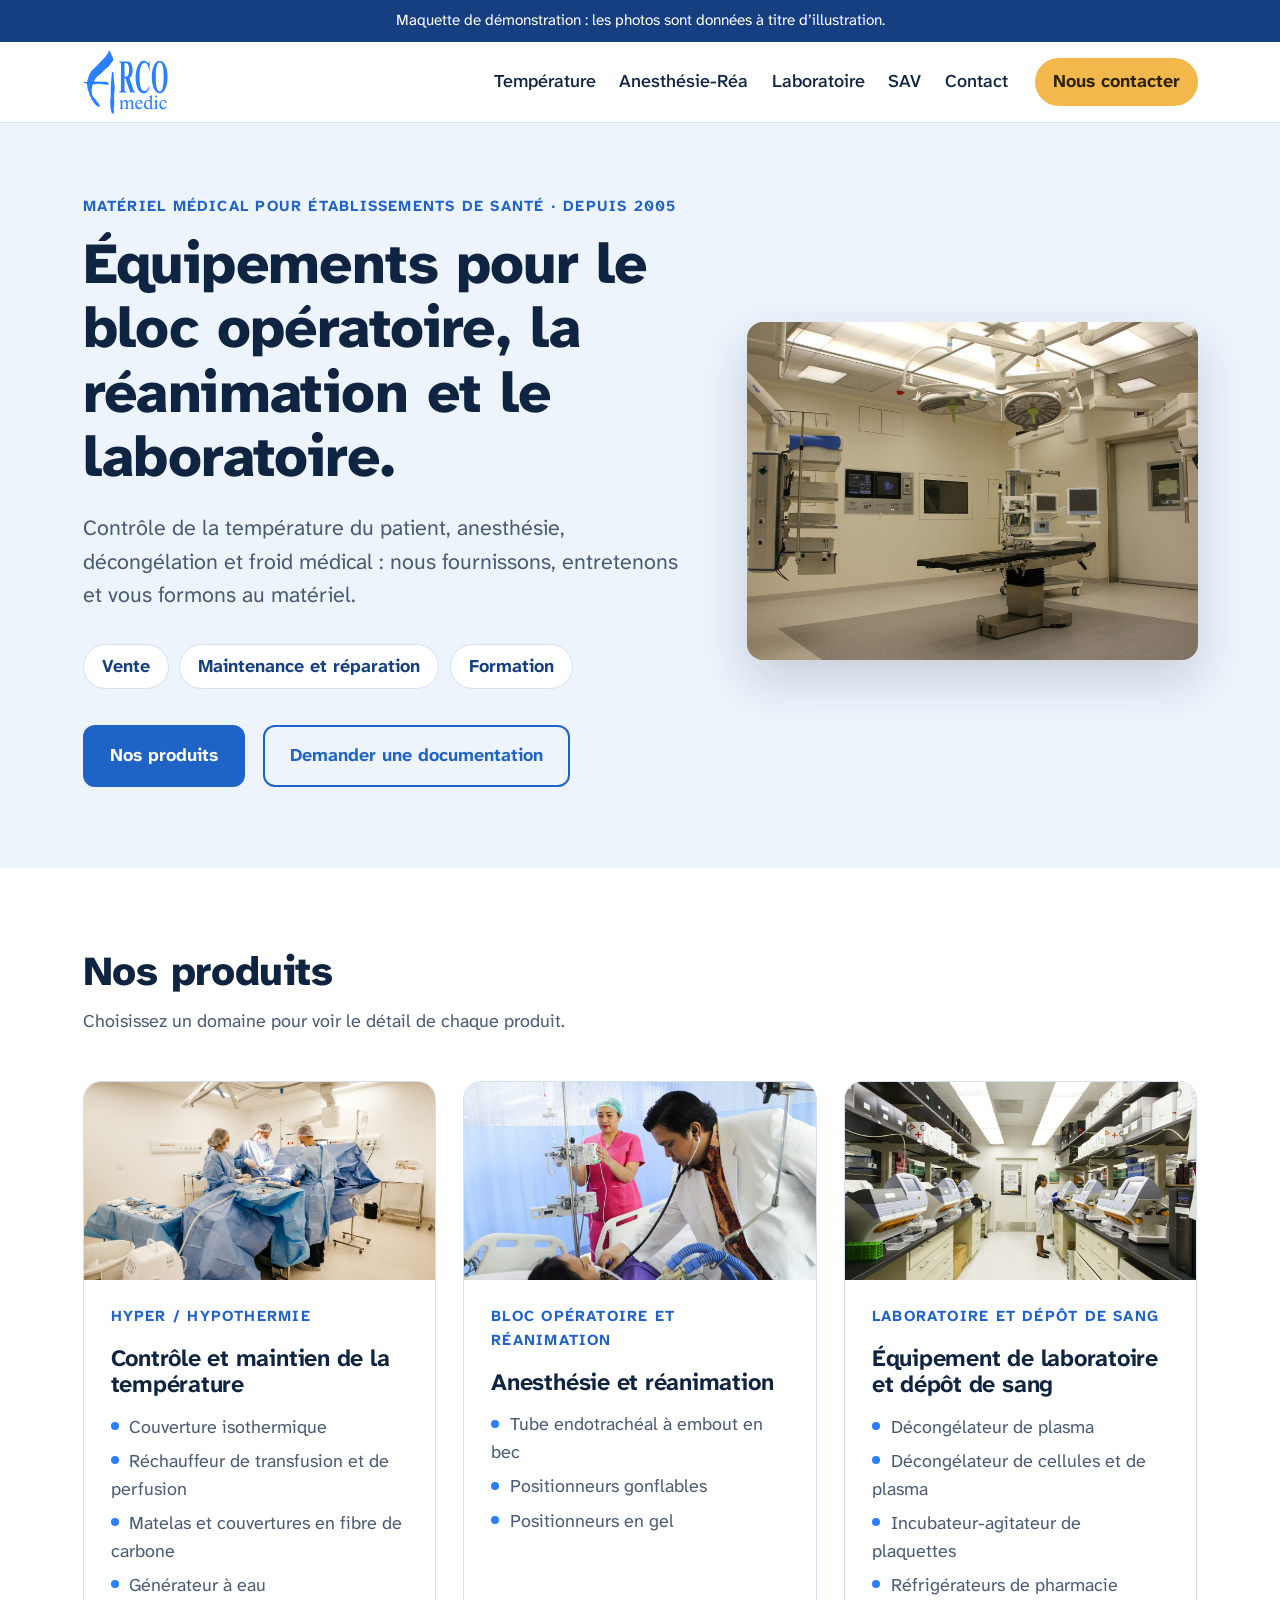
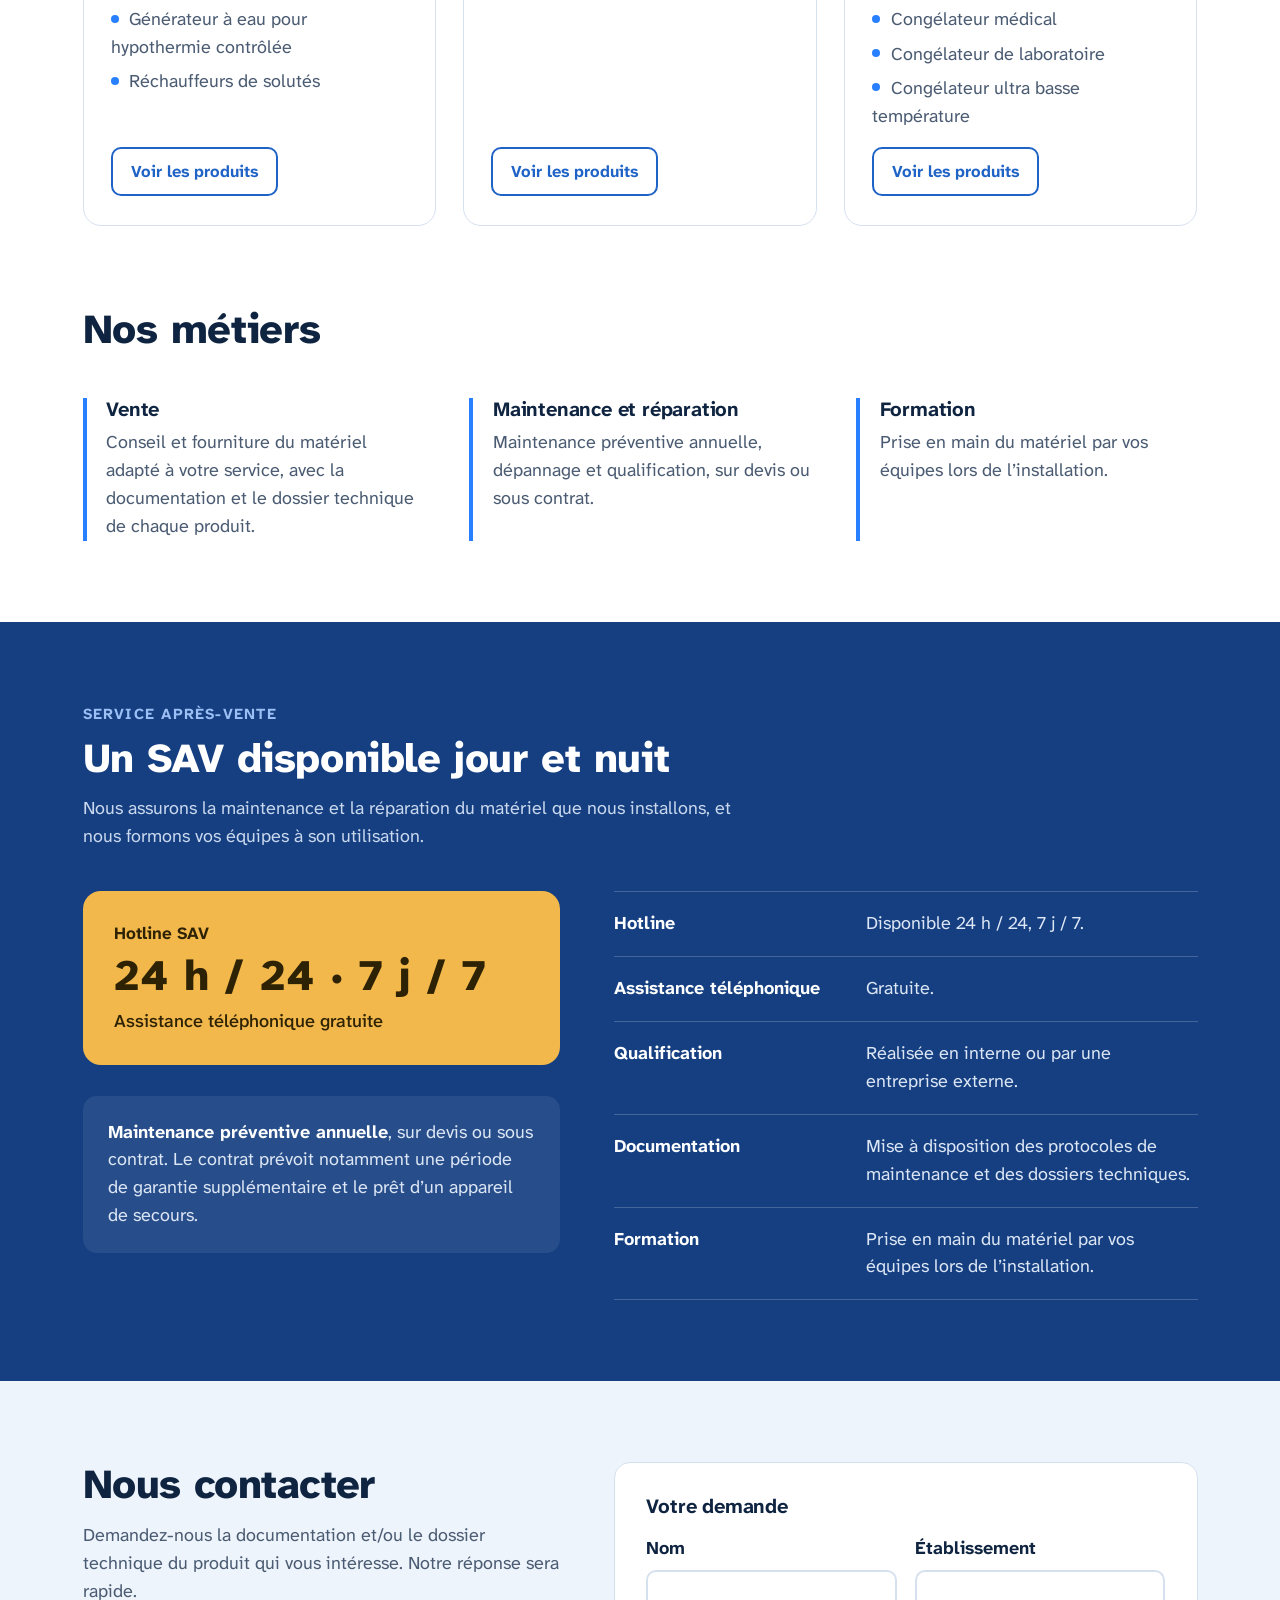
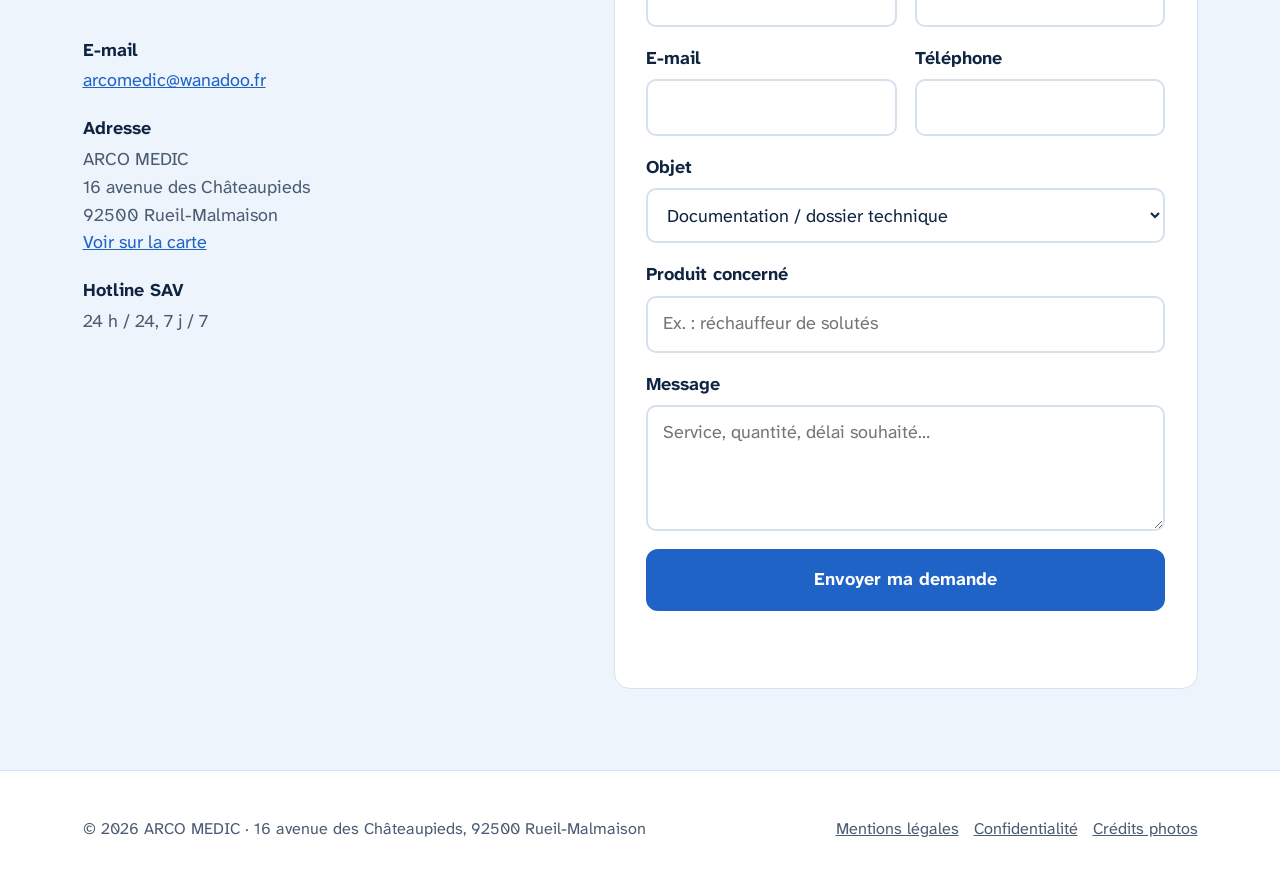
==== commit f75b3805: "Photos pour tous les emplacements, logo vectorisé, infos légales ARCO MEDIC, corrections produits (A" ====
--- a/index.html
+++ b/index.html
@@ -9,6 +9,7 @@
 <meta property="og:title" content="Arcomedic – Équipements pour le bloc, la réanimation et le laboratoire">
 <meta property="og:description" content="Arcomedic : vente, maintenance et formation. Contrôle de la température, anesthésie-réanimation, équipement de laboratoire et dépôt de sang.">
 <meta property="og:type" content="website">
+<meta property="og:image" content="https://lgrconseil.github.io/arcomedic-demo/assets/img/hero.jpg">
 <meta name="theme-color" content="#1F63C6">
 <link rel="icon" href="assets/favicon.svg" type="image/svg+xml">
 <link rel="preconnect" href="https://fonts.googleapis.com">
@@ -19,11 +20,11 @@
 <body>
 <a class="skip" href="#contenu">Aller au contenu</a>
 
-<div class="demo" role="note">Maquette de démonstration : les photos, les numéros de téléphone et certains textes sont provisoires.</div>
+<div class="demo" role="note">Maquette de démonstration : les photos sont données à titre d’illustration.</div>
 
 <header class="head">
   <div class="wrap">
-    <a class="brand" href="./" aria-label="Arcomedic, accueil"><img src="assets/logo.png" alt="Arcomedic" width="368" height="274"></a>
+    <a class="brand" href="./" aria-label="Arcomedic, accueil"><img src="assets/logo.svg" alt="Arcomedic" width="355" height="266"></a>
     <nav class="nav" aria-label="Navigation principale">
 <a href="temperature.html">Température</a>
 <a href="anesthesie-reanimation.html">Anesthésie-Réa</a>
@@ -31,7 +32,7 @@
 <a href="./#sav">SAV</a>
 <a href="./#contact">Contact</a>
     </nav>
-    <a class="head-call" href="tel:+33500000000">05 00 00 00 00</a>
+    <a class="head-call" href="./#contact">Nous contacter</a>
     <details class="menu">
       <summary>Menu</summary>
       <nav aria-label="Navigation mobile">
@@ -40,7 +41,6 @@
 <a href="laboratoire.html">Laboratoire</a>
 <a href="./#sav">SAV</a>
 <a href="./#contact">Contact</a>
-<a href="tel:+33500000000">Appeler le 05 00 00 00 00</a>
       </nav>
     </details>
   </div>
@@ -51,7 +51,7 @@
 <section class="hero">
   <div class="wrap">
    <div>
-    <p class="eyebrow">Matériel médical pour établissements de santé</p>
+    <p class="eyebrow">Matériel médical pour établissements de santé · depuis 2005</p>
     <h1>Équipements pour le bloc opératoire, la réanimation et le laboratoire.</h1>
     <p class="lead">Contrôle de la température du patient, anesthésie, décongélation et froid médical : nous fournissons, entretenons et vous formons au matériel.</p>
     <ul class="pillars"><li>Vente</li><li>Maintenance et réparation</li><li>Formation</li></ul>
@@ -60,7 +60,7 @@
       <a class="btn btn-line" href="#contact">Demander une documentation</a>
     </div>
    </div>
-    <figure class="ph hero-ph"><svg viewBox="0 0 48 48" fill="none" stroke="currentColor" stroke-width="2.4" stroke-linecap="round" stroke-linejoin="round" aria-hidden="true"><path d="M20 28V9a4 4 0 0 1 8 0v19a8 8 0 1 1-8 0z"/><path d="M24 17v14"/><circle cx="24" cy="34" r="3" fill="currentColor"/><path d="M34 12h6M34 18h4M34 24h6"/></svg><figcaption class="ph-cap">Photo principale (bloc opératoire ou matériel en situation) : paysage, 1920 × 1080 px minimum</figcaption></figure>
+    <figure class="ph hero-ph"><img src="assets/img/hero.jpg" alt="Salle d’opération équipée" fetchpriority="high"></figure>
   </div>
 </section>
 
@@ -70,7 +70,7 @@
     <p class="section-intro">Choisissez un domaine pour voir le détail de chaque produit.</p>
     <div class="universes">
       <article class="universe">
-        <div class="ph"><svg viewBox="0 0 48 48" fill="none" stroke="currentColor" stroke-width="2.4" stroke-linecap="round" stroke-linejoin="round" aria-hidden="true"><path d="M20 28V9a4 4 0 0 1 8 0v19a8 8 0 1 1-8 0z"/><path d="M24 17v14"/><circle cx="24" cy="34" r="3" fill="currentColor"/><path d="M34 12h6M34 18h4M34 24h6"/></svg><span class="ph-cap">Photo d’ambiance : paysage, 1600 × 900 px</span></div>
+        <a class="ph" href="temperature.html" tabindex="-1" aria-hidden="true"><img src="assets/img/univers-temperature.jpg" alt="Équipe chirurgicale au bloc opératoire" loading="lazy" decoding="async"></a>
         <div class="body">
           <p class="eyebrow">Hyper / hypothermie</p>
           <h3><a href="temperature.html">Contrôle et maintien de la température</a></h3>
@@ -79,20 +79,20 @@
         </div>
       </article>
       <article class="universe">
-        <div class="ph"><svg viewBox="0 0 48 48" fill="none" stroke="currentColor" stroke-width="2.4" stroke-linecap="round" stroke-linejoin="round" aria-hidden="true"><path d="M10 38c0-10 6-16 14-16s14 6 14 16"/><path d="M24 22V8M18 8h12"/><path d="M8 38h32"/><circle cx="24" cy="30" r="3"/></svg><span class="ph-cap">Photo d’ambiance : paysage, 1600 × 900 px</span></div>
+        <a class="ph" href="anesthesie-reanimation.html" tabindex="-1" aria-hidden="true"><img src="assets/img/univers-anesthesie.jpg" alt="Médecin et infirmière au chevet d’un patient en réanimation" loading="lazy" decoding="async"></a>
         <div class="body">
-          <p class="eyebrow">Bloc opératoire</p>
+          <p class="eyebrow">Bloc opératoire et réanimation</p>
           <h3><a href="anesthesie-reanimation.html">Anesthésie et réanimation</a></h3>
           <ul><li><a href="anesthesie-reanimation.html#tube-endotracheal">Tube endotrachéal à embout en bec</a></li><li><a href="anesthesie-reanimation.html#positionneurs-gonflables">Positionneurs gonflables</a></li><li><a href="anesthesie-reanimation.html#positionneurs-gel">Positionneurs en gel</a></li></ul>
           <a class="btn btn-line btn-small" href="anesthesie-reanimation.html">Voir les produits</a>
         </div>
       </article>
       <article class="universe">
-        <div class="ph"><svg viewBox="0 0 48 48" fill="none" stroke="currentColor" stroke-width="2.4" stroke-linecap="round" stroke-linejoin="round" aria-hidden="true"><path d="M19 6h10M21 6v13L10 38a3 3 0 0 0 2.6 4.5h22.8A3 3 0 0 0 38 38L27 19V6"/><path d="M14 31h20"/></svg><span class="ph-cap">Photo d’ambiance : paysage, 1600 × 900 px</span></div>
+        <a class="ph" href="laboratoire.html" tabindex="-1" aria-hidden="true"><img src="assets/img/univers-laboratoire.jpg" alt="Laboratoire équipé d’automates" loading="lazy" decoding="async"></a>
         <div class="body">
           <p class="eyebrow">Laboratoire et dépôt de sang</p>
           <h3><a href="laboratoire.html">Équipement de laboratoire et dépôt de sang</a></h3>
-          <ul><li><a href="laboratoire.html#decongelateur-plasma">Décongélateur de plasma</a></li><li><a href="laboratoire.html#decongelateur-cellules">Décongélateur de cellules et de plasma ZIP202</a></li><li><a href="laboratoire.html#incubateur-agitateur">Incubateur et agitateur</a></li><li><a href="laboratoire.html#refrigerateurs-pharmacie">Réfrigérateurs de pharmacie</a></li><li><a href="laboratoire.html#congelateurs">Congélateurs médicaux et de laboratoire</a></li><li><a href="laboratoire.html#congelateur-ult">Congélateur ultra basse température</a></li></ul>
+          <ul><li><a href="laboratoire.html#decongelateur-plasma">Décongélateur de plasma</a></li><li><a href="laboratoire.html#decongelateur-cellules">Décongélateur de cellules et de plasma</a></li><li><a href="laboratoire.html#incubateur-agitateur">Incubateur-agitateur de plaquettes</a></li><li><a href="laboratoire.html#refrigerateurs-pharmacie">Réfrigérateurs de pharmacie</a></li><li><a href="laboratoire.html#congelateur-medical">Congélateur médical</a></li><li><a href="laboratoire.html#congelateur-laboratoire">Congélateur de laboratoire</a></li><li><a href="laboratoire.html#congelateur-ult">Congélateur ultra basse température</a></li></ul>
           <a class="btn btn-line btn-small" href="laboratoire.html">Voir les produits</a>
         </div>
       </article>
@@ -113,16 +113,16 @@
 
 <section class="section sav" id="sav">
   <div class="wrap">
-    <p class="eyebrow" style="color:#9CC0F5">Service après-vente</p>
+    <p class="eyebrow on-dark">Service après-vente</p>
     <h2 style="margin-top:.5rem">Un SAV disponible jour et nuit</h2>
     <p class="section-intro">Nous assurons la maintenance et la réparation du matériel que nous installons, et nous formons vos équipes à son utilisation.</p>
     <div class="sav-grid">
       <div>
-        <a class="hotline" href="tel:+33500000001">
+        <div class="hotline">
           <small>Hotline SAV</small>
-          <strong>05 00 00 00 01</strong>
-          <span>24 h / 24, 7 j / 7</span>
-        </a>
+          <strong>24 h / 24 · 7 j / 7</strong>
+          <span>Assistance téléphonique gratuite</span>
+        </div>
         <p class="contract"><b>Maintenance préventive annuelle</b>, sur devis ou sous contrat. Le contrat prévoit notamment une période de garantie supplémentaire et le prêt d’un appareil de secours.</p>
       </div>
       <ul class="sav-list">
@@ -142,10 +142,9 @@
       <h2>Nous contacter</h2>
       <p class="section-intro">Demandez-nous la documentation et/ou le dossier technique du produit qui vous intéresse. Notre réponse sera rapide.</p>
       <dl>
-        <div><dt>Téléphone</dt><dd><a href="tel:+33500000000">05 00 00 00 00</a></dd></div>
-        <div><dt>Hotline SAV, 24 h / 24</dt><dd><a href="tel:+33500000001">05 00 00 00 01</a></dd></div>
         <div><dt>E-mail</dt><dd><a href="mailto:arcomedic@wanadoo.fr">arcomedic@wanadoo.fr</a></dd></div>
-        <div><dt>Adresse</dt><dd><span class="todo">Adresse de l’entreprise</span></dd></div>
+        <div><dt>Adresse</dt><dd>ARCO MEDIC<br>16 avenue des Châteaupieds<br>92500 Rueil-Malmaison<br><a href="https://www.google.com/maps/search/?api=1&query=16%20avenue%20des%20Ch%C3%A2teaupieds%2092500%20Rueil-Malmaison" rel="noopener" target="_blank">Voir sur la carte</a></dd></div>
+        <div><dt>Hotline SAV</dt><dd>24 h / 24, 7 j / 7</dd></div>
       </dl>
     </div>
     <form id="demande" novalidate>
@@ -179,13 +178,13 @@
 
 <footer class="foot">
   <div class="wrap">
-    <span>© 2026 Arcomedic · Vente, maintenance et formation</span>
-    <span><a href="mentions-legales.html">Mentions légales</a> &nbsp; <a href="mentions-legales.html#confidentialite">Confidentialité</a></span>
+    <span>© 2026 ARCO MEDIC · 16 avenue des Châteaupieds, 92500 Rueil-Malmaison</span>
+    <span><a href="mentions-legales.html">Mentions légales</a> &nbsp; <a href="mentions-legales.html#confidentialite">Confidentialité</a> &nbsp; <a href="mentions-legales.html#credits">Crédits photos</a></span>
   </div>
 </footer>
 
 <nav class="mbar" aria-label="Actions rapides">
-  <a class="m-call" href="tel:+33500000000">Appeler</a>
+  <a class="m-call" href="mailto:arcomedic@wanadoo.fr">Nous écrire</a>
   <a class="m-doc" href="./#contact">Documentation</a>
 </nav>
 
--- a/assets/style.css
+++ b/assets/style.css
@@ -26,6 +26,7 @@
 .tint{background:var(--soft)}
 .section-intro{max-width:38em;color:var(--muted);margin-top:.75rem}
 .eyebrow{font-size:.85rem;font-weight:700;letter-spacing:.08em;text-transform:uppercase;color:var(--blue)}
+.eyebrow.on-dark{color:#9CC0F5}
 
 /* Bandeau démo */
 .demo{background:var(--blue-deep);color:var(--on-blue);font-size:.85rem;text-align:center;padding:.5rem 1rem}
@@ -34,7 +35,7 @@
 .head{position:sticky;top:0;z-index:20;background:var(--bg);border-bottom:1px solid var(--line)}
 .head .wrap{display:flex;align-items:center;gap:1.5rem;min-height:80px}
 .brand{display:block;flex:none;line-height:0}
-.brand img{height:56px;width:auto}
+.brand img{height:64px;width:auto}
 .nav{display:flex;gap:1.3rem;margin-left:auto}
 .nav a{color:var(--ink);text-decoration:none;font-weight:500}
 .nav a:hover,.nav a[aria-current="page"]{color:var(--blue);text-decoration:underline;text-underline-offset:5px;text-decoration-thickness:2px}
@@ -63,7 +64,9 @@
 /* Univers (menu d'accueil) */
 .universes{display:grid;grid-template-columns:repeat(3,1fr);gap:1.5rem;margin-top:2.5rem}
 .universe{display:flex;flex-direction:column;border:1px solid var(--line);border-radius:18px;overflow:hidden;background:var(--bg)}
-.universe .ph{aspect-ratio:16/9;border-radius:0}
+.universe .ph{aspect-ratio:16/9;border-radius:0;display:block}
+.universe .ph img{transition:transform .4s ease}
+.universe:hover .ph img{transform:scale(1.03)}
 .universe .body{padding:1.4rem 1.5rem 1.6rem;display:flex;flex-direction:column;gap:.9rem;flex:1}
 .universe h3{font-size:1.3rem}
 .universe h3 a{color:var(--ink);text-decoration:none}
@@ -76,8 +79,7 @@
 
 /* Emplacements photo */
 .ph{position:relative;margin:0;background:var(--ph);color:var(--ph-ink);border-radius:16px;overflow:hidden;display:grid;place-items:center}
-.ph svg{width:22%;height:auto;opacity:.85}
-.ph-cap{position:absolute;left:.75rem;bottom:.55rem;right:.75rem;font-size:.75rem;color:var(--ph-ink)}
+.ph img{display:block;width:100%;height:100%;object-fit:cover}
 
 /* Services */
 .services{display:grid;grid-template-columns:repeat(3,1fr);gap:2.5rem;margin-top:2.5rem}
@@ -88,7 +90,7 @@
 .sav{background:var(--blue-deep);color:var(--on-blue)}
 .sav .section-intro{color:#C9D8EE}
 .sav-grid{display:grid;grid-template-columns:.9fr 1.1fr;gap:3rem;align-items:start;margin-top:2.25rem}
-.hotline{background:var(--amber);color:var(--on-amber);border-radius:18px;padding:1.6rem 1.75rem;text-decoration:none;display:block}
+.hotline{background:var(--amber);color:var(--on-amber);border-radius:18px;padding:1.6rem 1.75rem}
 .hotline small{display:block;font-weight:700;font-size:.95rem}
 .hotline strong{display:block;font-size:clamp(1.8rem,3.6vw,2.4rem);font-weight:800;letter-spacing:.02em;line-height:1.15;margin-top:.25rem}
 .hotline span{display:block;margin-top:.4rem;font-weight:500}
@@ -101,6 +103,8 @@
 
 /* Pages produits */
 .page-head{background:var(--soft);padding:3rem 0 3.25rem}
+.page-head .wrap{display:grid;grid-template-columns:1.15fr .85fr;gap:2.5rem;align-items:center}
+.page-head .ph{aspect-ratio:16/10}
 .page-head h1{font-size:clamp(1.9rem,4vw,2.7rem);margin-top:.6rem;max-width:20em}
 .crumb{font-size:.9rem;color:var(--muted)}
 .crumb a{color:var(--muted)}
@@ -109,7 +113,7 @@
 .group-note{color:var(--muted);margin-top:.75rem}
 .products{list-style:none;padding:0;margin:1.75rem 0 0;display:grid;grid-template-columns:repeat(3,1fr);gap:2rem 1.75rem}
 .product{display:flex;flex-direction:column;gap:.6rem}
-.product .ph{aspect-ratio:1/1;margin-bottom:.4rem}
+.product .ph{aspect-ratio:4/3;margin-bottom:.4rem;background:#fff;border:1px solid var(--line)}
 .product p{color:var(--muted)}
 .product .brandname{font-size:.85rem;font-weight:700;color:var(--blue);letter-spacing:.04em}
 .product .btn{margin-top:auto;align-self:flex-start}
@@ -150,16 +154,17 @@
   .menu{display:block}
 }
 @media (max-width:960px){
+  .page-head .wrap{grid-template-columns:1fr}
+  .page-head .ph{display:none}
   .universes,.products{grid-template-columns:1fr 1fr}
   .sav-grid,.contact .wrap{grid-template-columns:1fr}
 }
 @media (max-width:720px){
-  .brand img{height:46px}
+  .brand img{height:52px}
   .head .wrap{min-height:68px}
   .universes,.services,.row{grid-template-columns:1fr}
   .products{grid-template-columns:1fr 1fr;gap:1.75rem 1rem}
   .product .btn{padding:.5rem .7rem;font-size:.85rem}
-  .ph-cap{font-size:.68rem}
   .sav-list li{grid-template-columns:1fr;gap:.2rem}
   .section{padding:3.25rem 0}
   .doc-cta{padding:1.4rem}
@@ -176,5 +181,5 @@
 }
 @media (prefers-reduced-motion:reduce){html{scroll-behavior:auto}}
 .hero .wrap{display:grid;grid-template-columns:1.15fr .85fr;gap:3rem;align-items:center}
-.hero-ph{aspect-ratio:4/3;background:var(--bg);border:1px solid var(--line)}
+.hero-ph{aspect-ratio:4/3;box-shadow:0 20px 50px rgba(15,36,64,.18)}
 @media (max-width:960px){.hero .wrap{grid-template-columns:1fr}.hero-ph{aspect-ratio:16/9}}
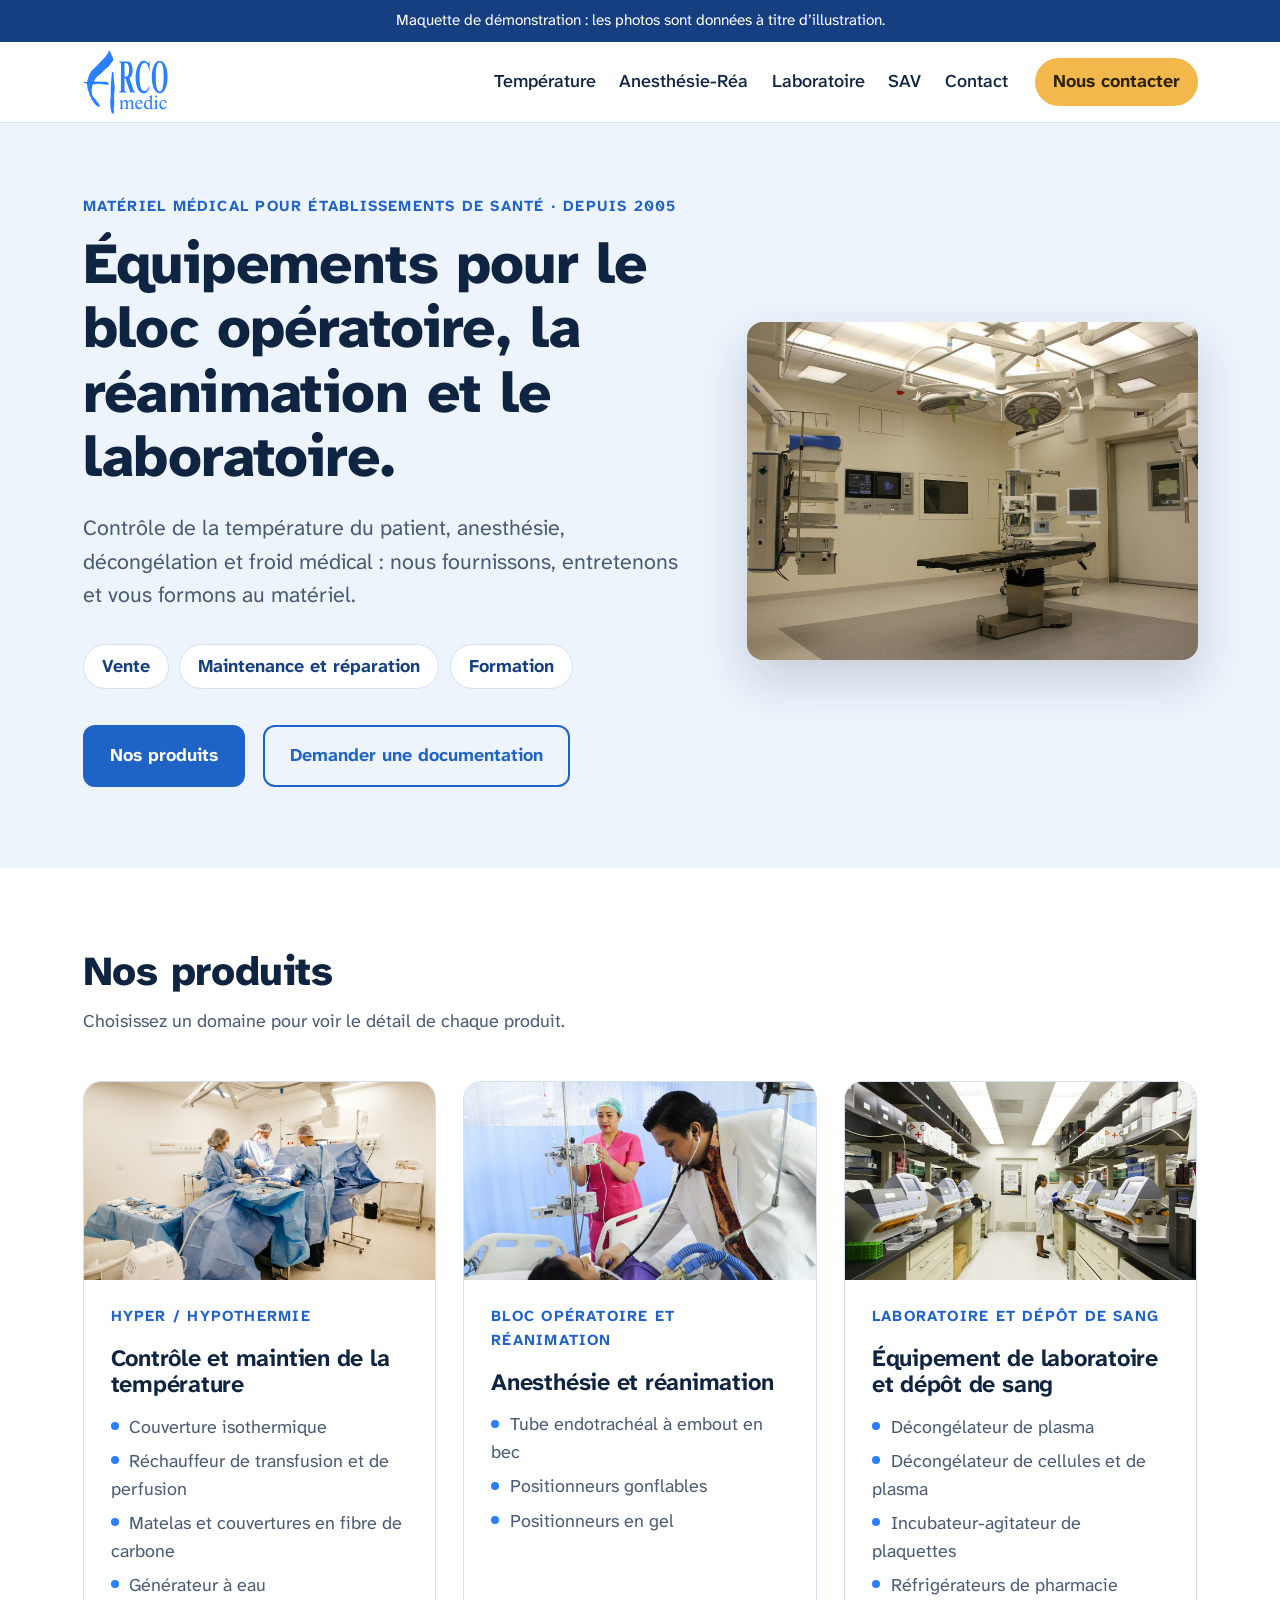
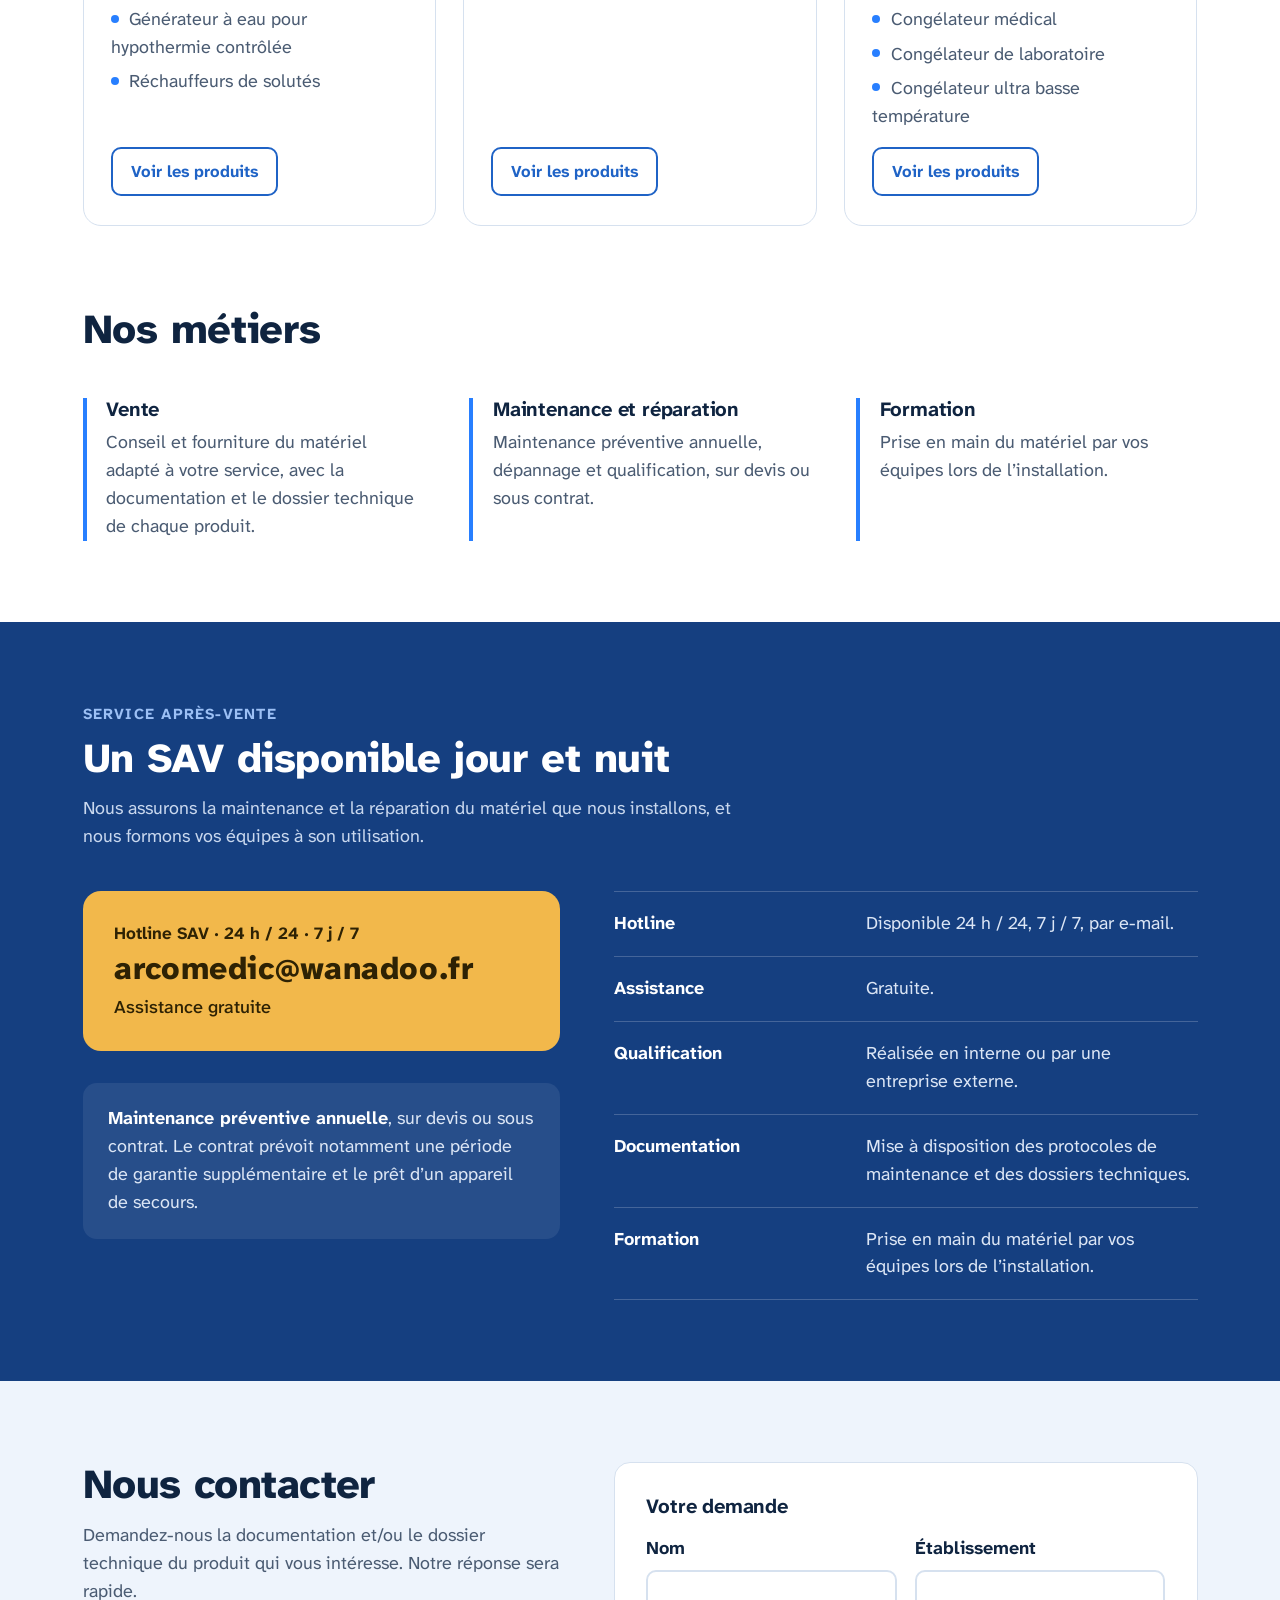
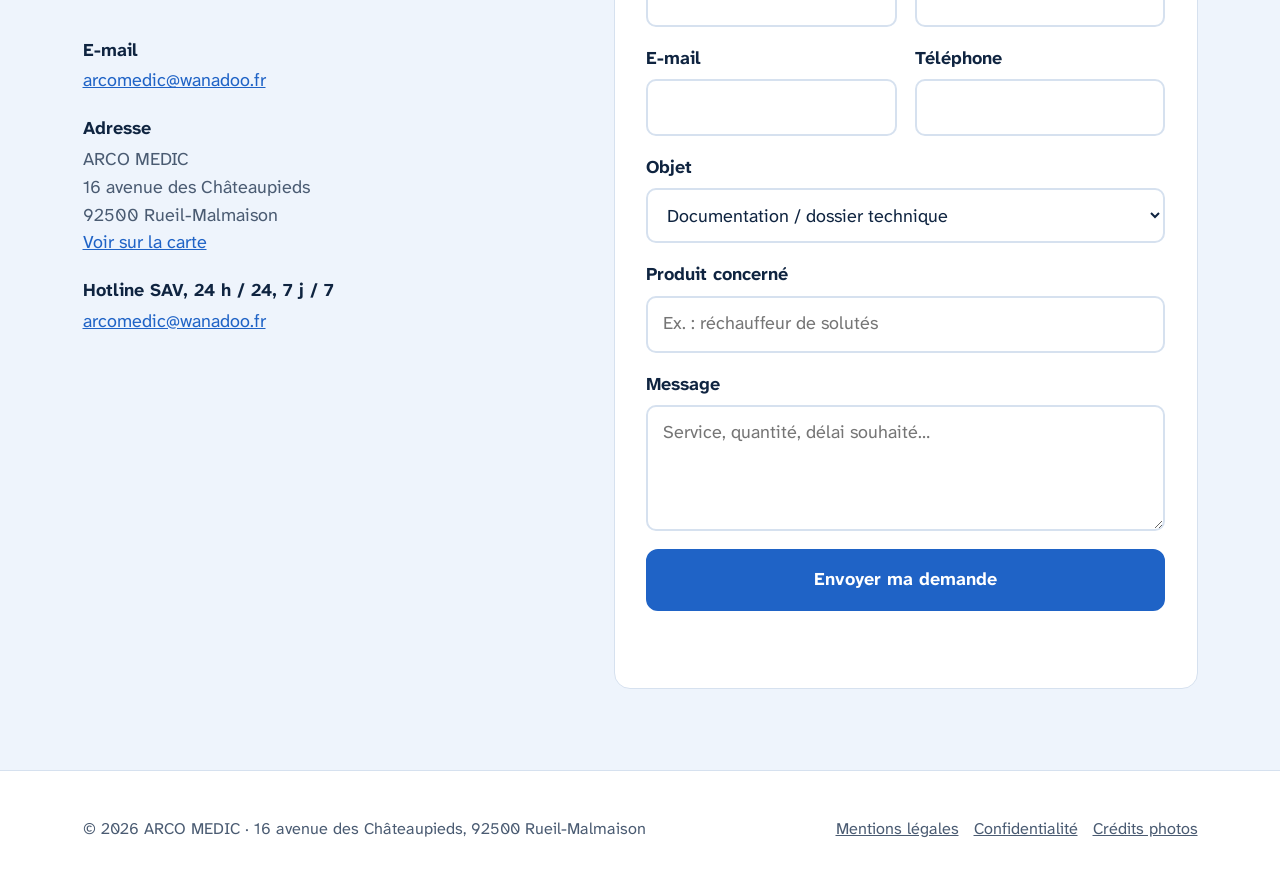
==== commit c51fe4fe: "Hotline SAV par e-mail, aucun numéro de téléphone Co-Authored-By: Claude Opus 5.5 <noreply@anthropic" ====
--- a/index.html
+++ b/index.html
@@ -118,16 +118,16 @@
     <p class="section-intro">Nous assurons la maintenance et la réparation du matériel que nous installons, et nous formons vos équipes à son utilisation.</p>
     <div class="sav-grid">
       <div>
-        <div class="hotline">
-          <small>Hotline SAV</small>
-          <strong>24 h / 24 · 7 j / 7</strong>
-          <span>Assistance téléphonique gratuite</span>
-        </div>
+        <a class="hotline" href="mailto:arcomedic@wanadoo.fr?subject=Hotline%20SAV">
+          <small>Hotline SAV · 24 h / 24 · 7 j / 7</small>
+          <strong>arcomedic@wanadoo.fr</strong>
+          <span>Assistance gratuite</span>
+        </a>
         <p class="contract"><b>Maintenance préventive annuelle</b>, sur devis ou sous contrat. Le contrat prévoit notamment une période de garantie supplémentaire et le prêt d’un appareil de secours.</p>
       </div>
       <ul class="sav-list">
-        <li><b>Hotline</b><span>Disponible 24 h / 24, 7 j / 7.</span></li>
-        <li><b>Assistance téléphonique</b><span>Gratuite.</span></li>
+        <li><b>Hotline</b><span>Disponible 24 h / 24, 7 j / 7, par e-mail.</span></li>
+        <li><b>Assistance</b><span>Gratuite.</span></li>
         <li><b>Qualification</b><span>Réalisée en interne ou par une entreprise externe.</span></li>
         <li><b>Documentation</b><span>Mise à disposition des protocoles de maintenance et des dossiers techniques.</span></li>
         <li><b>Formation</b><span>Prise en main du matériel par vos équipes lors de l’installation.</span></li>
@@ -144,7 +144,7 @@
       <dl>
         <div><dt>E-mail</dt><dd><a href="mailto:arcomedic@wanadoo.fr">arcomedic@wanadoo.fr</a></dd></div>
         <div><dt>Adresse</dt><dd>ARCO MEDIC<br>16 avenue des Châteaupieds<br>92500 Rueil-Malmaison<br><a href="https://www.google.com/maps/search/?api=1&query=16%20avenue%20des%20Ch%C3%A2teaupieds%2092500%20Rueil-Malmaison" rel="noopener" target="_blank">Voir sur la carte</a></dd></div>
-        <div><dt>Hotline SAV</dt><dd>24 h / 24, 7 j / 7</dd></div>
+        <div><dt>Hotline SAV, 24 h / 24, 7 j / 7</dt><dd><a href="mailto:arcomedic@wanadoo.fr?subject=Hotline%20SAV">arcomedic@wanadoo.fr</a></dd></div>
       </dl>
     </div>
     <form id="demande" novalidate>
--- a/assets/style.css
+++ b/assets/style.css
@@ -90,9 +90,10 @@
 .sav{background:var(--blue-deep);color:var(--on-blue)}
 .sav .section-intro{color:#C9D8EE}
 .sav-grid{display:grid;grid-template-columns:.9fr 1.1fr;gap:3rem;align-items:start;margin-top:2.25rem}
-.hotline{background:var(--amber);color:var(--on-amber);border-radius:18px;padding:1.6rem 1.75rem}
+.hotline{display:block;background:var(--amber);color:var(--on-amber);border-radius:18px;padding:1.6rem 1.75rem;text-decoration:none}
+.hotline:hover strong{text-decoration:underline}
 .hotline small{display:block;font-weight:700;font-size:.95rem}
-.hotline strong{display:block;font-size:clamp(1.8rem,3.6vw,2.4rem);font-weight:800;letter-spacing:.02em;line-height:1.15;margin-top:.25rem}
+.hotline strong{display:block;font-size:clamp(1.3rem,2.6vw,1.75rem);overflow-wrap:anywhere;font-weight:800;letter-spacing:.02em;line-height:1.15;margin-top:.25rem}
 .hotline span{display:block;margin-top:.4rem;font-weight:500}
 .sav-list{margin:0;padding:0;list-style:none;display:grid;gap:0;border-top:1px solid rgba(255,255,255,.2)}
 .sav-list li{padding:1rem 0;border-bottom:1px solid rgba(255,255,255,.2);display:grid;grid-template-columns:13rem 1fr;gap:1rem}
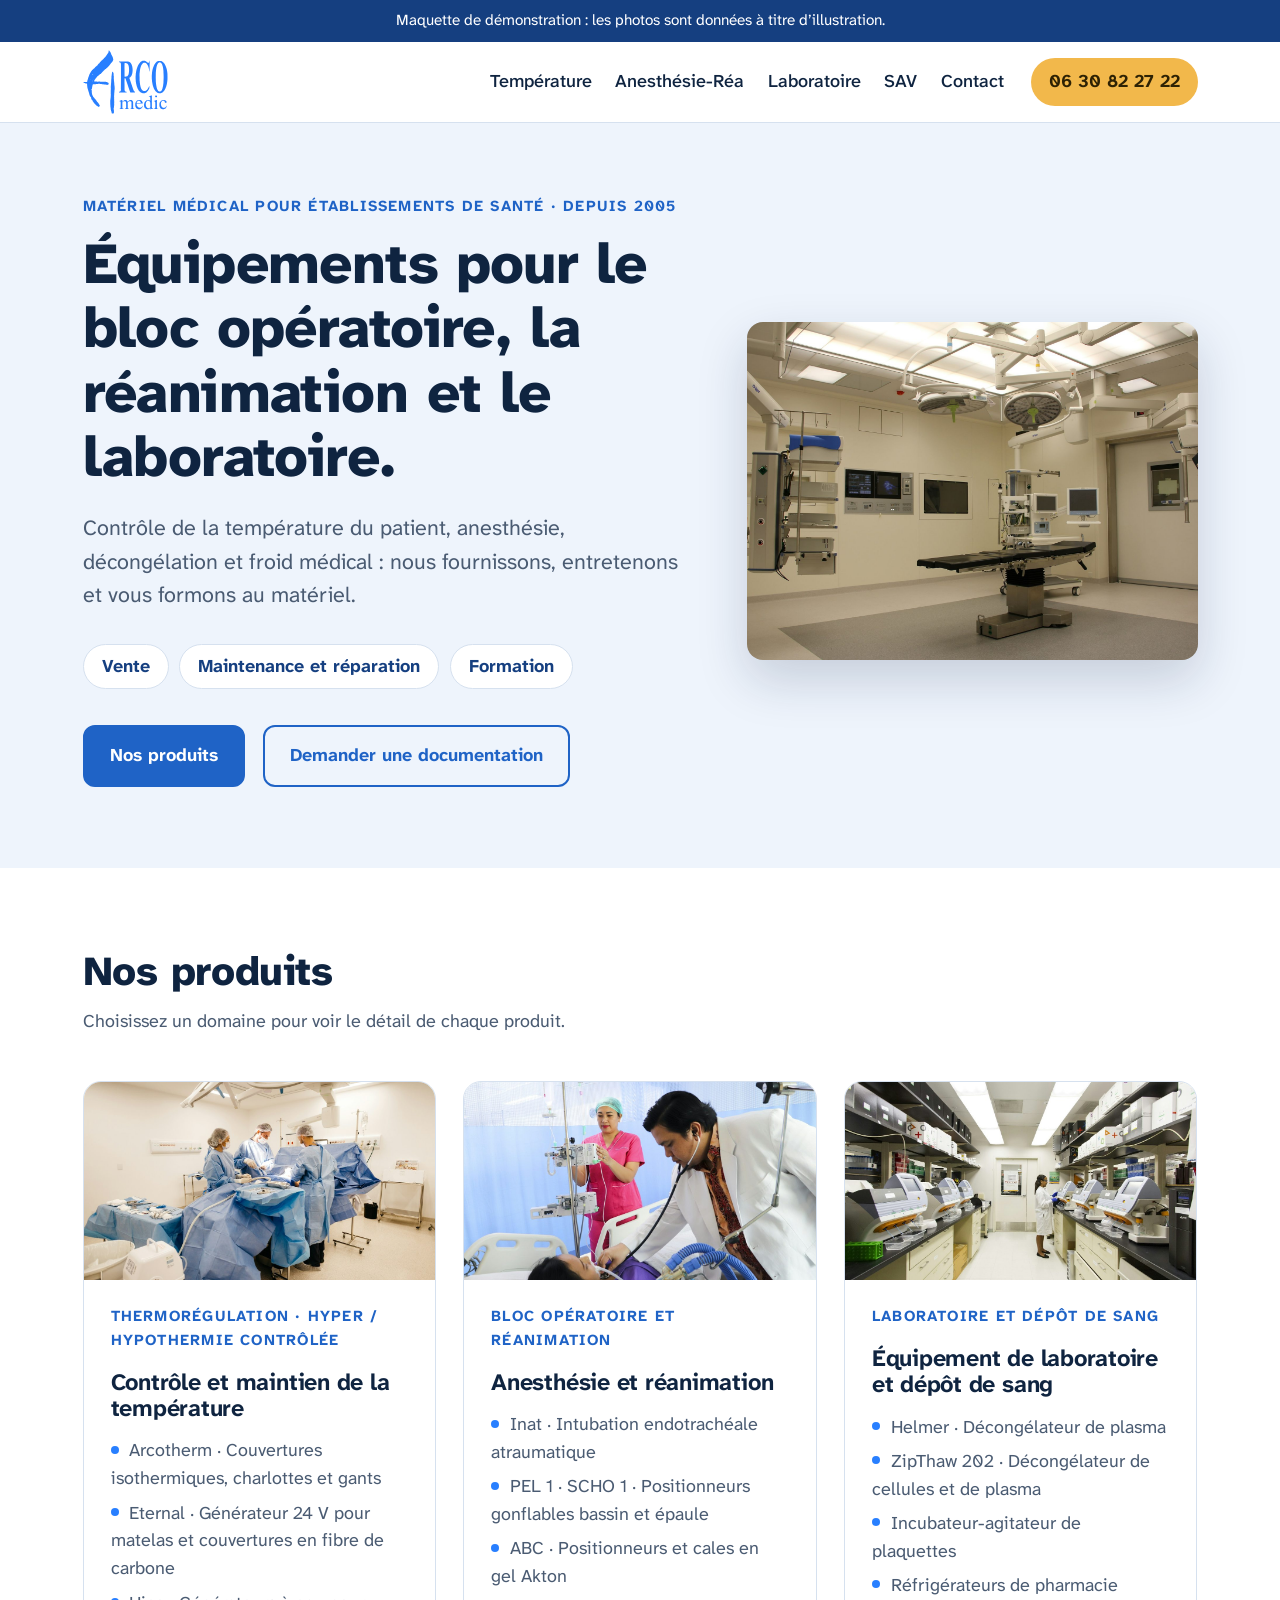
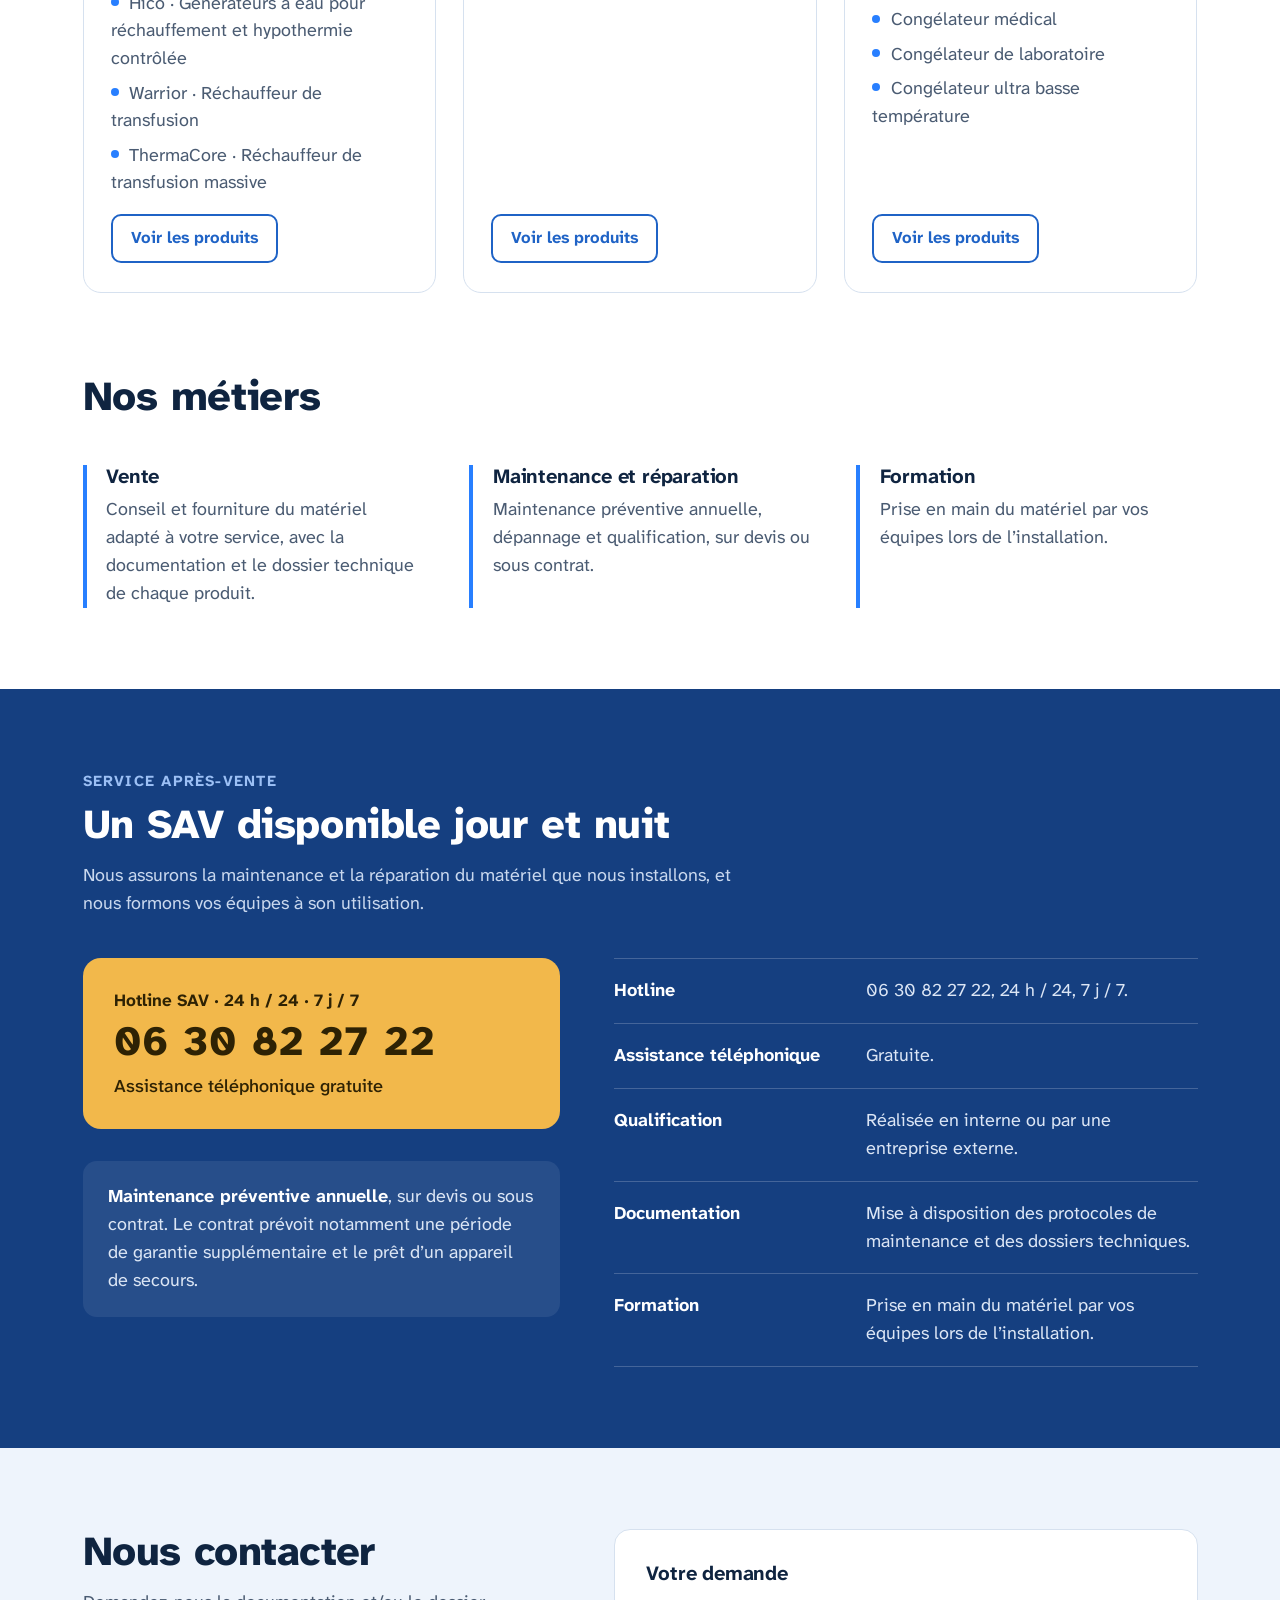
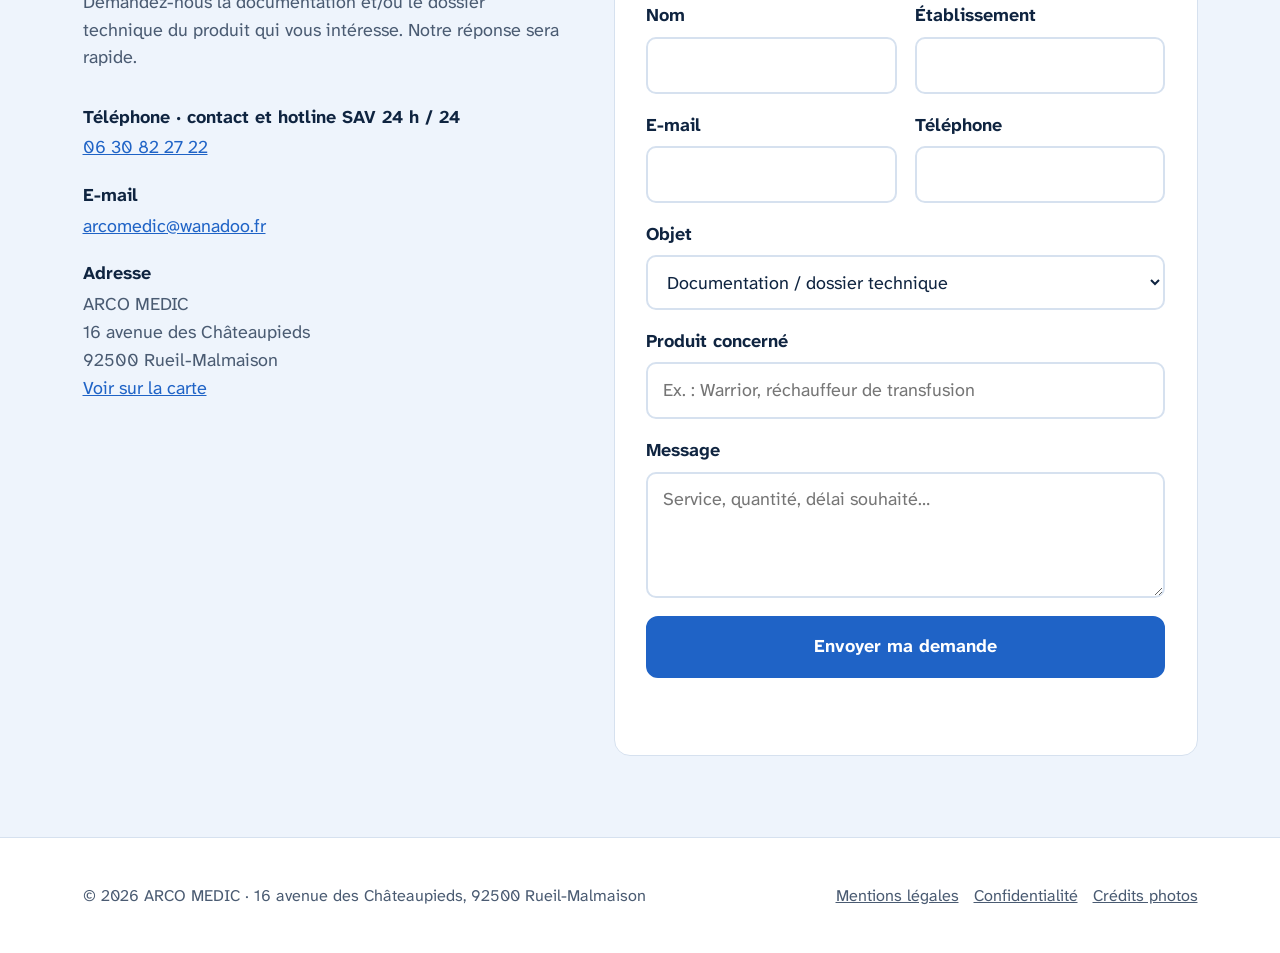
==== commit 9d6dc034: "V3 : produits et marques de Gérard (Arcotherm, Eternal, Hico, Warrior, ThermaCore, Inat, PEL 1/SCHO " ====
--- a/index.html
+++ b/index.html
@@ -32,7 +32,7 @@
 <a href="./#sav">SAV</a>
 <a href="./#contact">Contact</a>
     </nav>
-    <a class="head-call" href="./#contact">Nous contacter</a>
+    <a class="head-call" href="tel:+33630822722">06 30 82 27 22</a>
     <details class="menu">
       <summary>Menu</summary>
       <nav aria-label="Navigation mobile">
@@ -41,6 +41,7 @@
 <a href="laboratoire.html">Laboratoire</a>
 <a href="./#sav">SAV</a>
 <a href="./#contact">Contact</a>
+<a href="tel:+33630822722">Appeler le 06 30 82 27 22</a>
       </nav>
     </details>
   </div>
@@ -72,9 +73,9 @@
       <article class="universe">
         <a class="ph" href="temperature.html" tabindex="-1" aria-hidden="true"><img src="assets/img/univers-temperature.jpg" alt="Équipe chirurgicale au bloc opératoire" loading="lazy" decoding="async"></a>
         <div class="body">
-          <p class="eyebrow">Hyper / hypothermie</p>
+          <p class="eyebrow">Thermorégulation · hyper / hypothermie contrôlée</p>
           <h3><a href="temperature.html">Contrôle et maintien de la température</a></h3>
-          <ul><li><a href="temperature.html#couverture-isothermique">Couverture isothermique</a></li><li><a href="temperature.html#rechauffeur-transfusion">Réchauffeur de transfusion et de perfusion</a></li><li><a href="temperature.html#fibre-carbone">Matelas et couvertures en fibre de carbone</a></li><li><a href="temperature.html#generateur-eau">Générateur à eau</a></li><li><a href="temperature.html#hypothermie-controlee">Générateur à eau pour hypothermie contrôlée</a></li><li><a href="temperature.html#rechauffeurs-solutes">Réchauffeurs de solutés</a></li></ul>
+          <ul><li><a href="temperature.html#arcotherm">Arcotherm · Couvertures isothermiques, charlottes et gants</a></li><li><a href="temperature.html#eternal">Eternal · Générateur 24 V pour matelas et couvertures en fibre de carbone</a></li><li><a href="temperature.html#hico">Hico · Générateurs à eau pour réchauffement et hypothermie contrôlée</a></li><li><a href="temperature.html#warrior">Warrior · Réchauffeur de transfusion</a></li><li><a href="temperature.html#thermacore">ThermaCore · Réchauffeur de transfusion massive</a></li></ul>
           <a class="btn btn-line btn-small" href="temperature.html">Voir les produits</a>
         </div>
       </article>
@@ -83,7 +84,7 @@
         <div class="body">
           <p class="eyebrow">Bloc opératoire et réanimation</p>
           <h3><a href="anesthesie-reanimation.html">Anesthésie et réanimation</a></h3>
-          <ul><li><a href="anesthesie-reanimation.html#tube-endotracheal">Tube endotrachéal à embout en bec</a></li><li><a href="anesthesie-reanimation.html#positionneurs-gonflables">Positionneurs gonflables</a></li><li><a href="anesthesie-reanimation.html#positionneurs-gel">Positionneurs en gel</a></li></ul>
+          <ul><li><a href="anesthesie-reanimation.html#inat">Inat · Intubation endotrachéale atraumatique</a></li><li><a href="anesthesie-reanimation.html#positionneurs-gonflables">PEL 1 · SCHO 1 · Positionneurs gonflables bassin et épaule</a></li><li><a href="anesthesie-reanimation.html#positionneurs-gel">ABC · Positionneurs et cales en gel Akton</a></li></ul>
           <a class="btn btn-line btn-small" href="anesthesie-reanimation.html">Voir les produits</a>
         </div>
       </article>
@@ -92,7 +93,7 @@
         <div class="body">
           <p class="eyebrow">Laboratoire et dépôt de sang</p>
           <h3><a href="laboratoire.html">Équipement de laboratoire et dépôt de sang</a></h3>
-          <ul><li><a href="laboratoire.html#decongelateur-plasma">Décongélateur de plasma</a></li><li><a href="laboratoire.html#decongelateur-cellules">Décongélateur de cellules et de plasma</a></li><li><a href="laboratoire.html#incubateur-agitateur">Incubateur-agitateur de plaquettes</a></li><li><a href="laboratoire.html#refrigerateurs-pharmacie">Réfrigérateurs de pharmacie</a></li><li><a href="laboratoire.html#congelateur-medical">Congélateur médical</a></li><li><a href="laboratoire.html#congelateur-laboratoire">Congélateur de laboratoire</a></li><li><a href="laboratoire.html#congelateur-ult">Congélateur ultra basse température</a></li></ul>
+          <ul><li><a href="laboratoire.html#decongelateur-plasma">Helmer · Décongélateur de plasma</a></li><li><a href="laboratoire.html#decongelateur-cellules">ZipThaw 202 · Décongélateur de cellules et de plasma</a></li><li><a href="laboratoire.html#incubateur-agitateur">Incubateur-agitateur de plaquettes</a></li><li><a href="laboratoire.html#refrigerateurs-pharmacie">Réfrigérateurs de pharmacie</a></li><li><a href="laboratoire.html#congelateur-medical">Congélateur médical</a></li><li><a href="laboratoire.html#congelateur-laboratoire">Congélateur de laboratoire</a></li><li><a href="laboratoire.html#congelateur-ult">Congélateur ultra basse température</a></li></ul>
           <a class="btn btn-line btn-small" href="laboratoire.html">Voir les produits</a>
         </div>
       </article>
@@ -118,16 +119,16 @@
     <p class="section-intro">Nous assurons la maintenance et la réparation du matériel que nous installons, et nous formons vos équipes à son utilisation.</p>
     <div class="sav-grid">
       <div>
-        <a class="hotline" href="mailto:arcomedic@wanadoo.fr?subject=Hotline%20SAV">
+        <a class="hotline" href="tel:+33630822722">
           <small>Hotline SAV · 24 h / 24 · 7 j / 7</small>
-          <strong>arcomedic@wanadoo.fr</strong>
-          <span>Assistance gratuite</span>
+          <strong>06 30 82 27 22</strong>
+          <span>Assistance téléphonique gratuite</span>
         </a>
         <p class="contract"><b>Maintenance préventive annuelle</b>, sur devis ou sous contrat. Le contrat prévoit notamment une période de garantie supplémentaire et le prêt d’un appareil de secours.</p>
       </div>
       <ul class="sav-list">
-        <li><b>Hotline</b><span>Disponible 24 h / 24, 7 j / 7, par e-mail.</span></li>
-        <li><b>Assistance</b><span>Gratuite.</span></li>
+        <li><b>Hotline</b><span>06 30 82 27 22, 24 h / 24, 7 j / 7.</span></li>
+        <li><b>Assistance téléphonique</b><span>Gratuite.</span></li>
         <li><b>Qualification</b><span>Réalisée en interne ou par une entreprise externe.</span></li>
         <li><b>Documentation</b><span>Mise à disposition des protocoles de maintenance et des dossiers techniques.</span></li>
         <li><b>Formation</b><span>Prise en main du matériel par vos équipes lors de l’installation.</span></li>
@@ -142,9 +143,9 @@
       <h2>Nous contacter</h2>
       <p class="section-intro">Demandez-nous la documentation et/ou le dossier technique du produit qui vous intéresse. Notre réponse sera rapide.</p>
       <dl>
+        <div><dt>Téléphone · contact et hotline SAV 24 h / 24</dt><dd><a href="tel:+33630822722">06 30 82 27 22</a></dd></div>
         <div><dt>E-mail</dt><dd><a href="mailto:arcomedic@wanadoo.fr">arcomedic@wanadoo.fr</a></dd></div>
         <div><dt>Adresse</dt><dd>ARCO MEDIC<br>16 avenue des Châteaupieds<br>92500 Rueil-Malmaison<br><a href="https://www.google.com/maps/search/?api=1&query=16%20avenue%20des%20Ch%C3%A2teaupieds%2092500%20Rueil-Malmaison" rel="noopener" target="_blank">Voir sur la carte</a></dd></div>
-        <div><dt>Hotline SAV, 24 h / 24, 7 j / 7</dt><dd><a href="mailto:arcomedic@wanadoo.fr?subject=Hotline%20SAV">arcomedic@wanadoo.fr</a></dd></div>
       </dl>
     </div>
     <form id="demande" novalidate>
@@ -166,7 +167,7 @@
           <option>Autre</option>
         </select>
       </label>
-      <label>Produit concerné<input name="produit" placeholder="Ex. : réchauffeur de solutés"></label>
+      <label>Produit concerné<input name="produit" placeholder="Ex. : Warrior, réchauffeur de transfusion"></label>
       <label>Message<textarea name="message" placeholder="Service, quantité, délai souhaité…"></textarea></label>
       <button class="btn btn-solid" type="submit">Envoyer ma demande</button>
       <p class="form-msg" id="form-msg" role="status" aria-live="polite"></p>
@@ -184,7 +185,7 @@
 </footer>
 
 <nav class="mbar" aria-label="Actions rapides">
-  <a class="m-call" href="mailto:arcomedic@wanadoo.fr">Nous écrire</a>
+  <a class="m-call" href="tel:+33630822722">Appeler</a>
   <a class="m-doc" href="./#contact">Documentation</a>
 </nav>
 
--- a/assets/style.css
+++ b/assets/style.css
@@ -184,3 +184,10 @@
 .hero .wrap{display:grid;grid-template-columns:1.15fr .85fr;gap:3rem;align-items:center}
 .hero-ph{aspect-ratio:4/3;box-shadow:0 20px 50px rgba(15,36,64,.18)}
 @media (max-width:960px){.hero .wrap{grid-template-columns:1fr}.hero-ph{aspect-ratio:16/9}}
+/* V3 : caractéristiques produits, note documentation */
+.specs{list-style:none;padding:0;margin:.1rem 0 .4rem;display:flex;flex-wrap:wrap;gap:.4rem}
+.specs li{font-size:.82rem;font-weight:700;color:var(--blue-deep);background:var(--soft);border:1px solid var(--line);border-radius:999px;padding:.2rem .65rem}
+.product .brandname{text-transform:uppercase}
+.doc-note{margin-top:1rem;font-weight:700;color:var(--blue-deep);max-width:36em}
+.page-head .pillars{margin-top:1.1rem}
+.hotline strong{font-size:clamp(1.7rem,3.4vw,2.3rem)}
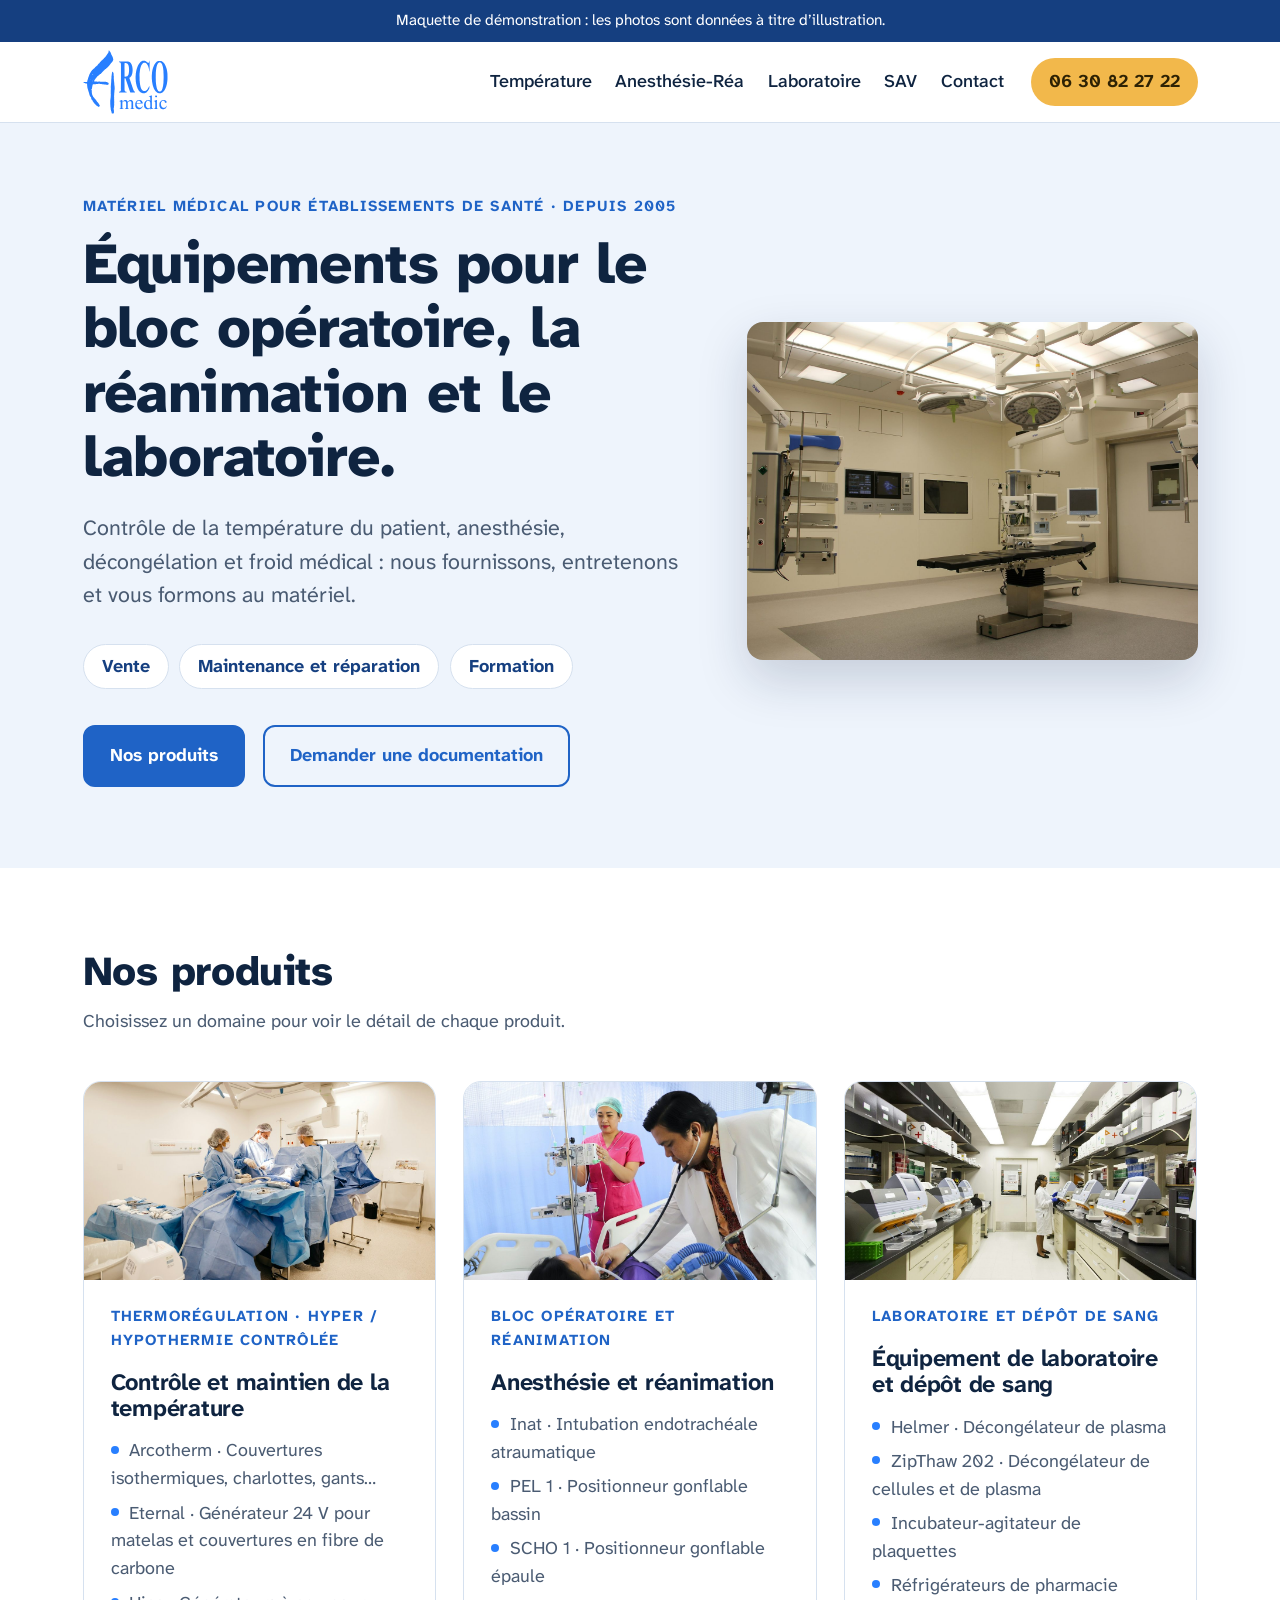
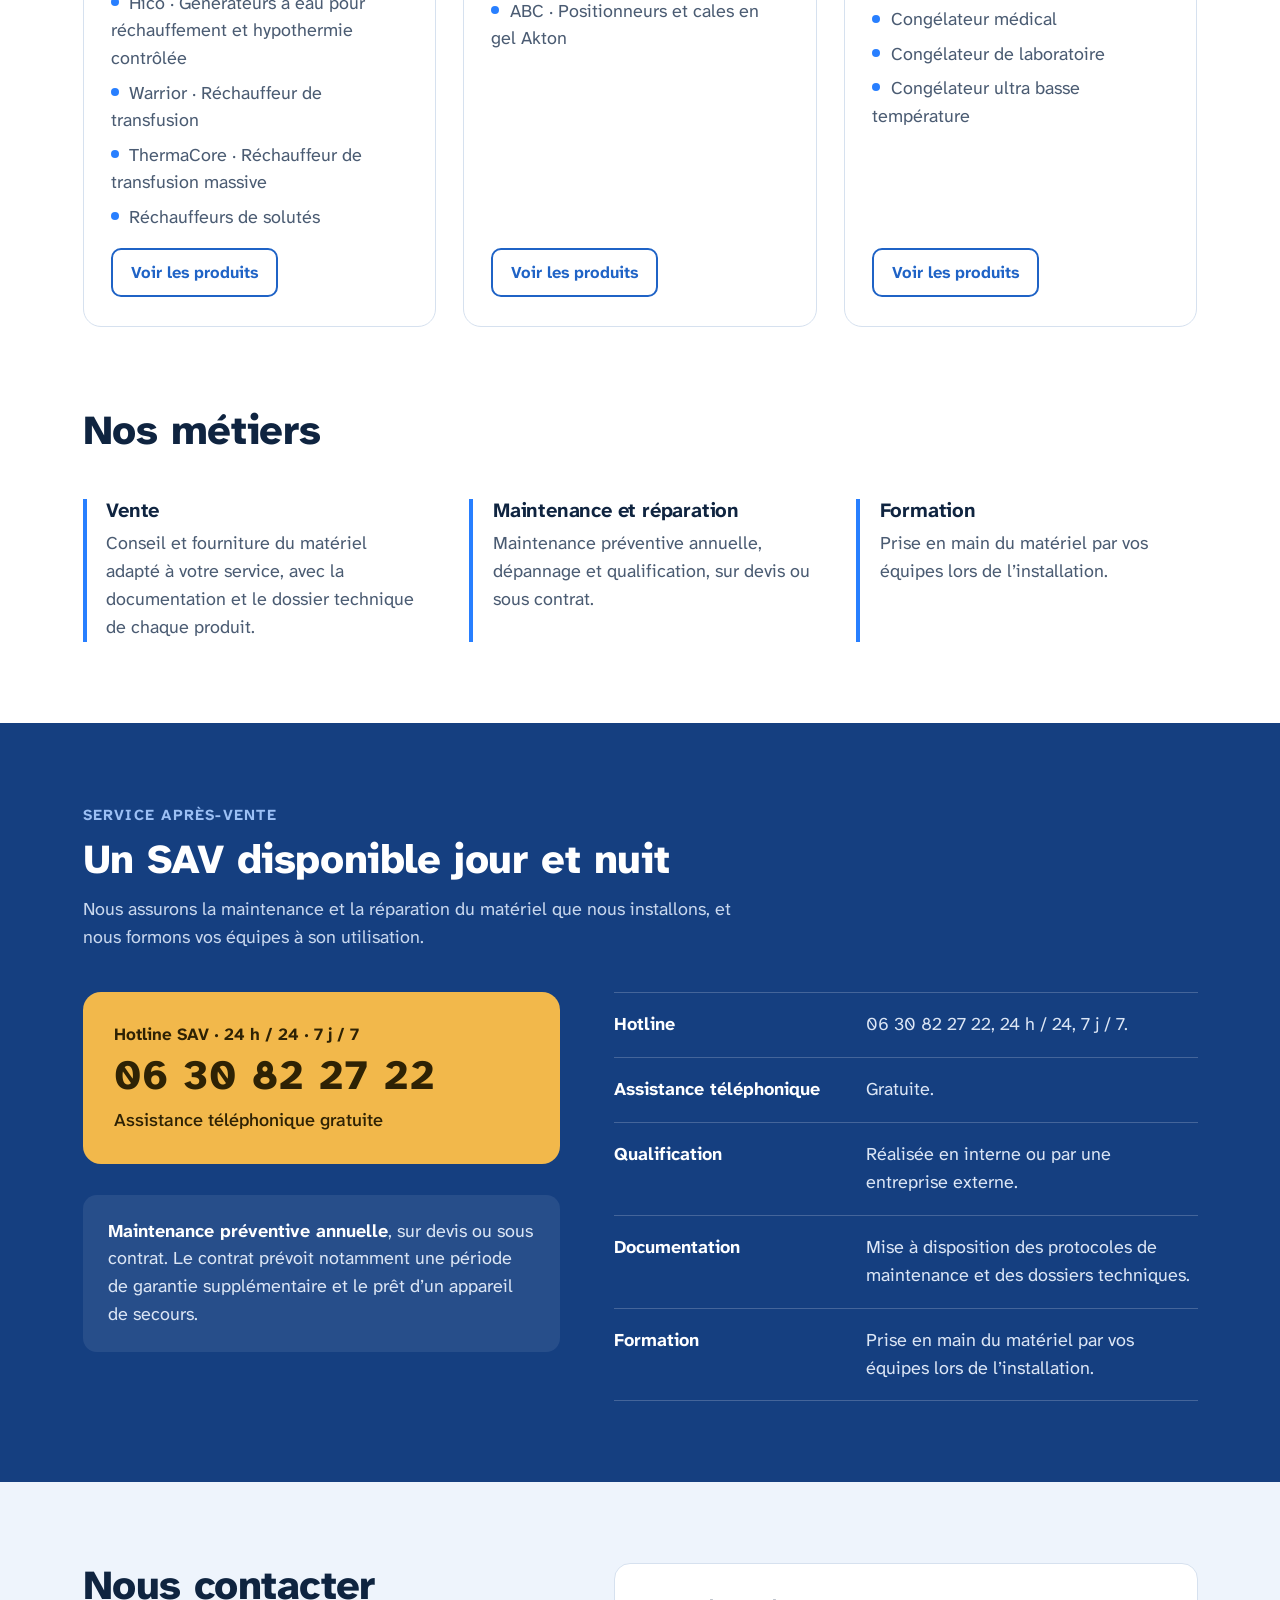
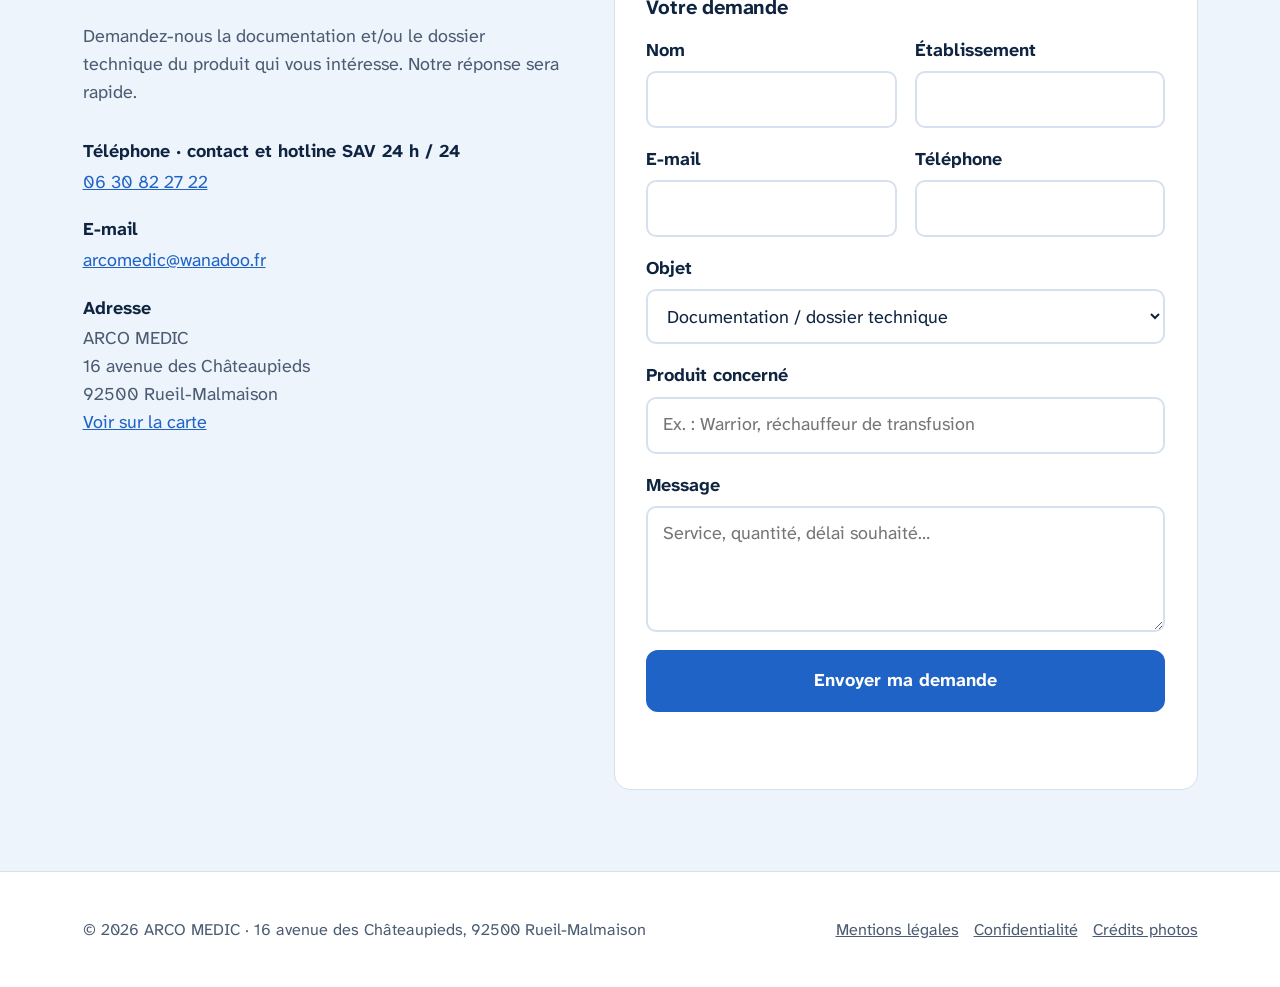
==== commit 470e6650: "V3 : tous les textes et images des documents de Gérard (schéma PEL 1, générateur Eternal, réchauffeu" ====
--- a/index.html
+++ b/index.html
@@ -75,7 +75,7 @@
         <div class="body">
           <p class="eyebrow">Thermorégulation · hyper / hypothermie contrôlée</p>
           <h3><a href="temperature.html">Contrôle et maintien de la température</a></h3>
-          <ul><li><a href="temperature.html#arcotherm">Arcotherm · Couvertures isothermiques, charlottes et gants</a></li><li><a href="temperature.html#eternal">Eternal · Générateur 24 V pour matelas et couvertures en fibre de carbone</a></li><li><a href="temperature.html#hico">Hico · Générateurs à eau pour réchauffement et hypothermie contrôlée</a></li><li><a href="temperature.html#warrior">Warrior · Réchauffeur de transfusion</a></li><li><a href="temperature.html#thermacore">ThermaCore · Réchauffeur de transfusion massive</a></li></ul>
+          <ul><li><a href="temperature.html#arcotherm">Arcotherm · Couvertures isothermiques, charlottes, gants…</a></li><li><a href="temperature.html#eternal">Eternal · Générateur 24 V pour matelas et couvertures en fibre de carbone</a></li><li><a href="temperature.html#hico">Hico · Générateurs à eau pour réchauffement et hypothermie contrôlée</a></li><li><a href="temperature.html#warrior">Warrior · Réchauffeur de transfusion</a></li><li><a href="temperature.html#thermacore">ThermaCore · Réchauffeur de transfusion massive</a></li><li><a href="temperature.html#rechauffeurs-solutes">Réchauffeurs de solutés</a></li></ul>
           <a class="btn btn-line btn-small" href="temperature.html">Voir les produits</a>
         </div>
       </article>
@@ -84,7 +84,7 @@
         <div class="body">
           <p class="eyebrow">Bloc opératoire et réanimation</p>
           <h3><a href="anesthesie-reanimation.html">Anesthésie et réanimation</a></h3>
-          <ul><li><a href="anesthesie-reanimation.html#inat">Inat · Intubation endotrachéale atraumatique</a></li><li><a href="anesthesie-reanimation.html#positionneurs-gonflables">PEL 1 · SCHO 1 · Positionneurs gonflables bassin et épaule</a></li><li><a href="anesthesie-reanimation.html#positionneurs-gel">ABC · Positionneurs et cales en gel Akton</a></li></ul>
+          <ul><li><a href="anesthesie-reanimation.html#inat">Inat · Intubation endotrachéale atraumatique</a></li><li><a href="anesthesie-reanimation.html#pel1">PEL 1 · Positionneur gonflable bassin</a></li><li><a href="anesthesie-reanimation.html#scho1">SCHO 1 · Positionneur gonflable épaule</a></li><li><a href="anesthesie-reanimation.html#positionneurs-gel">ABC · Positionneurs et cales en gel Akton</a></li></ul>
           <a class="btn btn-line btn-small" href="anesthesie-reanimation.html">Voir les produits</a>
         </div>
       </article>
--- a/assets/style.css
+++ b/assets/style.css
@@ -191,3 +191,7 @@
 .doc-note{margin-top:1rem;font-weight:700;color:var(--blue-deep);max-width:36em}
 .page-head .pillars{margin-top:1.1rem}
 .hotline strong{font-size:clamp(1.7rem,3.4vw,2.3rem)}
+.thumbs{display:flex;gap:.5rem;margin:-.1rem 0 .2rem}
+.thumbs button{padding:0;width:68px;aspect-ratio:4/3;border:2px solid var(--line);border-radius:8px;overflow:hidden;background:#fff;cursor:pointer}
+.thumbs button[aria-pressed="true"]{border-color:var(--blue)}
+.thumbs img{display:block;width:100%;height:100%;object-fit:cover}
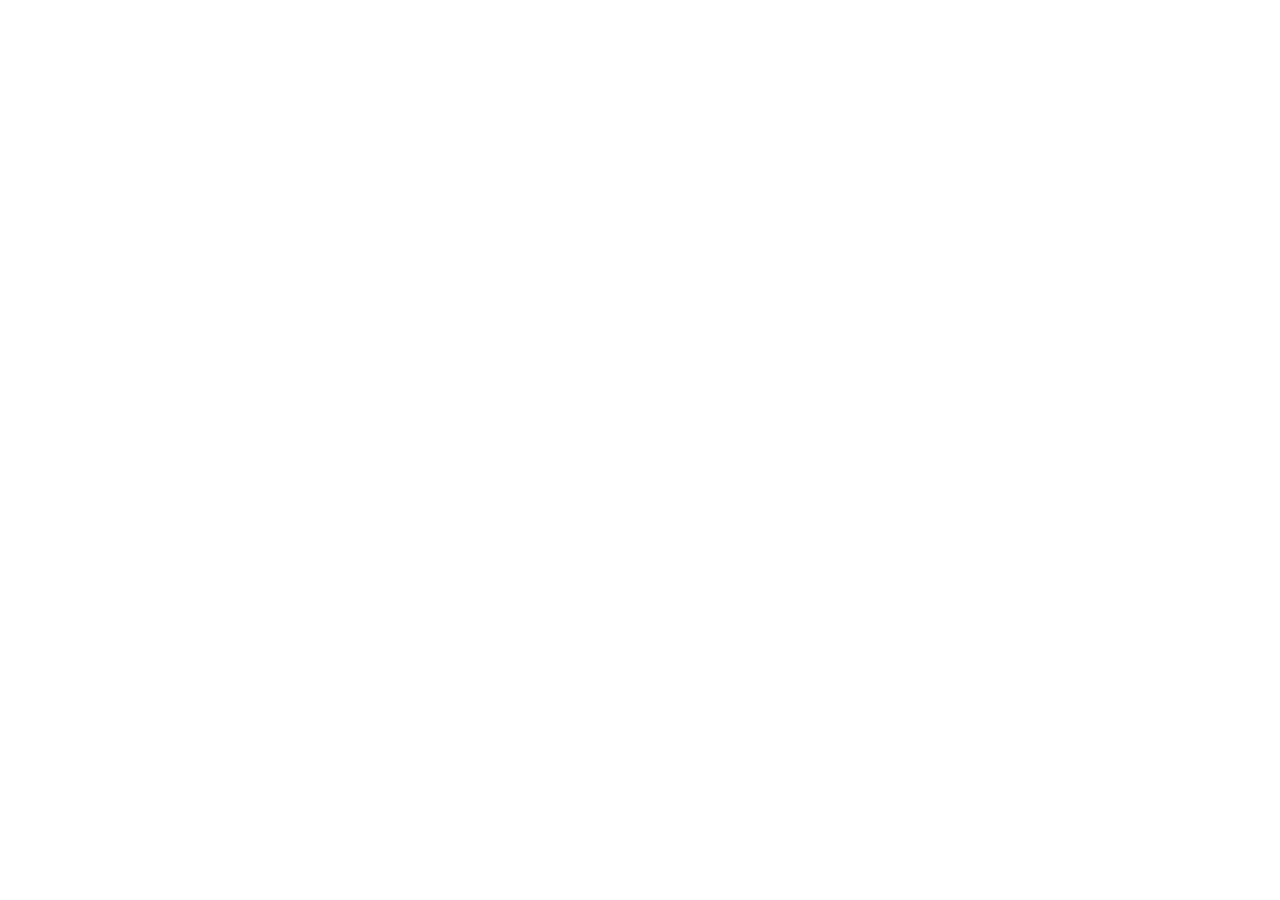
==== commit 16ff4116: "Démo remplacée par une redirection vers https://arco-medic.fr Co-Authored-By: Claude Opus 5.5 <norep" ====
--- a/index.html
+++ b/index.html
@@ -2,193 +2,13 @@
 <html lang="fr">
 <head>
 <meta charset="utf-8">
-<meta name="viewport" content="width=device-width, initial-scale=1, viewport-fit=cover">
-<title>Arcomedic – Équipements pour le bloc, la réanimation et le laboratoire</title>
-<meta name="description" content="Arcomedic : vente, maintenance et formation. Contrôle de la température, anesthésie-réanimation, équipement de laboratoire et dépôt de sang.">
-<meta name="robots" content="noindex, nofollow">
-<meta property="og:title" content="Arcomedic – Équipements pour le bloc, la réanimation et le laboratoire">
-<meta property="og:description" content="Arcomedic : vente, maintenance et formation. Contrôle de la température, anesthésie-réanimation, équipement de laboratoire et dépôt de sang.">
-<meta property="og:type" content="website">
-<meta property="og:image" content="https://lgrconseil.github.io/arcomedic-demo/assets/img/hero.jpg">
-<meta name="theme-color" content="#1F63C6">
-<link rel="icon" href="assets/favicon.svg" type="image/svg+xml">
-<link rel="preconnect" href="https://fonts.googleapis.com">
-<link rel="preconnect" href="https://fonts.gstatic.com" crossorigin>
-<link href="https://fonts.googleapis.com/css2?family=Atkinson+Hyperlegible+Next:wght@400;500;700;800&family=Atkinson+Hyperlegible:wght@400;700&display=swap" rel="stylesheet">
-<link rel="stylesheet" href="assets/style.css">
+<title>Arcomedic – le site a déménagé</title>
+<meta name="robots" content="noindex">
+<link rel="canonical" href="https://arco-medic.fr/">
+<meta http-equiv="refresh" content="0; url=https://arco-medic.fr/">
+<script>location.replace('https://arco-medic.fr/' + location.search + location.hash);</script>
 </head>
 <body>
-<a class="skip" href="#contenu">Aller au contenu</a>
-
-<div class="demo" role="note">Maquette de démonstration : les photos sont données à titre d’illustration.</div>
-
-<header class="head">
-  <div class="wrap">
-    <a class="brand" href="./" aria-label="Arcomedic, accueil"><img src="assets/logo.svg" alt="Arcomedic" width="355" height="266"></a>
-    <nav class="nav" aria-label="Navigation principale">
-<a href="temperature.html">Température</a>
-<a href="anesthesie-reanimation.html">Anesthésie-Réa</a>
-<a href="laboratoire.html">Laboratoire</a>
-<a href="./#sav">SAV</a>
-<a href="./#contact">Contact</a>
-    </nav>
-    <a class="head-call" href="tel:+33630822722">06 30 82 27 22</a>
-    <details class="menu">
-      <summary>Menu</summary>
-      <nav aria-label="Navigation mobile">
-<a href="temperature.html">Température</a>
-<a href="anesthesie-reanimation.html">Anesthésie-Réa</a>
-<a href="laboratoire.html">Laboratoire</a>
-<a href="./#sav">SAV</a>
-<a href="./#contact">Contact</a>
-<a href="tel:+33630822722">Appeler le 06 30 82 27 22</a>
-      </nav>
-    </details>
-  </div>
-</header>
-
-<main id="contenu">
-
-<section class="hero">
-  <div class="wrap">
-   <div>
-    <p class="eyebrow">Matériel médical pour établissements de santé · depuis 2005</p>
-    <h1>Équipements pour le bloc opératoire, la réanimation et le laboratoire.</h1>
-    <p class="lead">Contrôle de la température du patient, anesthésie, décongélation et froid médical : nous fournissons, entretenons et vous formons au matériel.</p>
-    <ul class="pillars"><li>Vente</li><li>Maintenance et réparation</li><li>Formation</li></ul>
-    <div class="actions">
-      <a class="btn btn-solid" href="#produits">Nos produits</a>
-      <a class="btn btn-line" href="#contact">Demander une documentation</a>
-    </div>
-   </div>
-    <figure class="ph hero-ph"><img src="assets/img/hero.jpg" alt="Salle d’opération équipée" fetchpriority="high"></figure>
-  </div>
-</section>
-
-<section class="section" id="produits">
-  <div class="wrap">
-    <h2>Nos produits</h2>
-    <p class="section-intro">Choisissez un domaine pour voir le détail de chaque produit.</p>
-    <div class="universes">
-      <article class="universe">
-        <a class="ph" href="temperature.html" tabindex="-1" aria-hidden="true"><img src="assets/img/univers-temperature.jpg" alt="Équipe chirurgicale au bloc opératoire" loading="lazy" decoding="async"></a>
-        <div class="body">
-          <p class="eyebrow">Thermorégulation · hyper / hypothermie contrôlée</p>
-          <h3><a href="temperature.html">Contrôle et maintien de la température</a></h3>
-          <ul><li><a href="temperature.html#arcotherm">Arcotherm · Couvertures isothermiques, charlottes, gants…</a></li><li><a href="temperature.html#eternal">Eternal · Générateur 24 V pour matelas et couvertures en fibre de carbone</a></li><li><a href="temperature.html#hico">Hico · Générateurs à eau pour réchauffement et hypothermie contrôlée</a></li><li><a href="temperature.html#warrior">Warrior · Réchauffeur de transfusion</a></li><li><a href="temperature.html#thermacore">ThermaCore · Réchauffeur de transfusion massive</a></li><li><a href="temperature.html#rechauffeurs-solutes">Réchauffeurs de solutés</a></li></ul>
-          <a class="btn btn-line btn-small" href="temperature.html">Voir les produits</a>
-        </div>
-      </article>
-      <article class="universe">
-        <a class="ph" href="anesthesie-reanimation.html" tabindex="-1" aria-hidden="true"><img src="assets/img/univers-anesthesie.jpg" alt="Médecin et infirmière au chevet d’un patient en réanimation" loading="lazy" decoding="async"></a>
-        <div class="body">
-          <p class="eyebrow">Bloc opératoire et réanimation</p>
-          <h3><a href="anesthesie-reanimation.html">Anesthésie et réanimation</a></h3>
-          <ul><li><a href="anesthesie-reanimation.html#inat">Inat · Intubation endotrachéale atraumatique</a></li><li><a href="anesthesie-reanimation.html#pel1">PEL 1 · Positionneur gonflable bassin</a></li><li><a href="anesthesie-reanimation.html#scho1">SCHO 1 · Positionneur gonflable épaule</a></li><li><a href="anesthesie-reanimation.html#positionneurs-gel">ABC · Positionneurs et cales en gel Akton</a></li></ul>
-          <a class="btn btn-line btn-small" href="anesthesie-reanimation.html">Voir les produits</a>
-        </div>
-      </article>
-      <article class="universe">
-        <a class="ph" href="laboratoire.html" tabindex="-1" aria-hidden="true"><img src="assets/img/univers-laboratoire.jpg" alt="Laboratoire équipé d’automates" loading="lazy" decoding="async"></a>
-        <div class="body">
-          <p class="eyebrow">Laboratoire et dépôt de sang</p>
-          <h3><a href="laboratoire.html">Équipement de laboratoire et dépôt de sang</a></h3>
-          <ul><li><a href="laboratoire.html#decongelateur-plasma">Helmer · Décongélateur de plasma</a></li><li><a href="laboratoire.html#decongelateur-cellules">ZipThaw 202 · Décongélateur de cellules et de plasma</a></li><li><a href="laboratoire.html#incubateur-agitateur">Incubateur-agitateur de plaquettes</a></li><li><a href="laboratoire.html#refrigerateurs-pharmacie">Réfrigérateurs de pharmacie</a></li><li><a href="laboratoire.html#congelateur-medical">Congélateur médical</a></li><li><a href="laboratoire.html#congelateur-laboratoire">Congélateur de laboratoire</a></li><li><a href="laboratoire.html#congelateur-ult">Congélateur ultra basse température</a></li></ul>
-          <a class="btn btn-line btn-small" href="laboratoire.html">Voir les produits</a>
-        </div>
-      </article>
-    </div>
-  </div>
-</section>
-
-<section class="section flush">
-  <div class="wrap">
-    <h2>Nos métiers</h2>
-    <div class="services">
-      <div><h3>Vente</h3><p>Conseil et fourniture du matériel adapté à votre service, avec la documentation et le dossier technique de chaque produit.</p></div>
-      <div><h3>Maintenance et réparation</h3><p>Maintenance préventive annuelle, dépannage et qualification, sur devis ou sous contrat.</p></div>
-      <div><h3>Formation</h3><p>Prise en main du matériel par vos équipes lors de l’installation.</p></div>
-    </div>
-  </div>
-</section>
-
-<section class="section sav" id="sav">
-  <div class="wrap">
-    <p class="eyebrow on-dark">Service après-vente</p>
-    <h2 style="margin-top:.5rem">Un SAV disponible jour et nuit</h2>
-    <p class="section-intro">Nous assurons la maintenance et la réparation du matériel que nous installons, et nous formons vos équipes à son utilisation.</p>
-    <div class="sav-grid">
-      <div>
-        <a class="hotline" href="tel:+33630822722">
-          <small>Hotline SAV · 24 h / 24 · 7 j / 7</small>
-          <strong>06 30 82 27 22</strong>
-          <span>Assistance téléphonique gratuite</span>
-        </a>
-        <p class="contract"><b>Maintenance préventive annuelle</b>, sur devis ou sous contrat. Le contrat prévoit notamment une période de garantie supplémentaire et le prêt d’un appareil de secours.</p>
-      </div>
-      <ul class="sav-list">
-        <li><b>Hotline</b><span>06 30 82 27 22, 24 h / 24, 7 j / 7.</span></li>
-        <li><b>Assistance téléphonique</b><span>Gratuite.</span></li>
-        <li><b>Qualification</b><span>Réalisée en interne ou par une entreprise externe.</span></li>
-        <li><b>Documentation</b><span>Mise à disposition des protocoles de maintenance et des dossiers techniques.</span></li>
-        <li><b>Formation</b><span>Prise en main du matériel par vos équipes lors de l’installation.</span></li>
-      </ul>
-    </div>
-  </div>
-</section>
-
-<section class="section contact tint" id="contact">
-  <div class="wrap">
-    <div class="infos">
-      <h2>Nous contacter</h2>
-      <p class="section-intro">Demandez-nous la documentation et/ou le dossier technique du produit qui vous intéresse. Notre réponse sera rapide.</p>
-      <dl>
-        <div><dt>Téléphone · contact et hotline SAV 24 h / 24</dt><dd><a href="tel:+33630822722">06 30 82 27 22</a></dd></div>
-        <div><dt>E-mail</dt><dd><a href="mailto:arcomedic@wanadoo.fr">arcomedic@wanadoo.fr</a></dd></div>
-        <div><dt>Adresse</dt><dd>ARCO MEDIC<br>16 avenue des Châteaupieds<br>92500 Rueil-Malmaison<br><a href="https://www.google.com/maps/search/?api=1&query=16%20avenue%20des%20Ch%C3%A2teaupieds%2092500%20Rueil-Malmaison" rel="noopener" target="_blank">Voir sur la carte</a></dd></div>
-      </dl>
-    </div>
-    <form id="demande" novalidate>
-      <h3>Votre demande</h3>
-      <div class="row">
-        <label>Nom<input name="nom" autocomplete="name" required></label>
-        <label>Établissement<input name="etab" autocomplete="organization" required></label>
-      </div>
-      <div class="row">
-        <label>E-mail<input name="email" type="email" autocomplete="email" required></label>
-        <label>Téléphone<input name="tel" type="tel" autocomplete="tel"></label>
-      </div>
-      <label>Objet
-        <select name="objet">
-          <option>Documentation / dossier technique</option>
-          <option>Demande de devis</option>
-          <option>Maintenance ou contrat d’entretien</option>
-          <option>Formation</option>
-          <option>Autre</option>
-        </select>
-      </label>
-      <label>Produit concerné<input name="produit" placeholder="Ex. : Warrior, réchauffeur de transfusion"></label>
-      <label>Message<textarea name="message" placeholder="Service, quantité, délai souhaité…"></textarea></label>
-      <button class="btn btn-solid" type="submit">Envoyer ma demande</button>
-      <p class="form-msg" id="form-msg" role="status" aria-live="polite"></p>
-    </form>
-  </div>
-</section>
-
-</main>
-
-<footer class="foot">
-  <div class="wrap">
-    <span>© 2026 ARCO MEDIC · 16 avenue des Châteaupieds, 92500 Rueil-Malmaison</span>
-    <span><a href="mentions-legales.html">Mentions légales</a> &nbsp; <a href="mentions-legales.html#confidentialite">Confidentialité</a> &nbsp; <a href="mentions-legales.html#credits">Crédits photos</a></span>
-  </div>
-</footer>
-
-<nav class="mbar" aria-label="Actions rapides">
-  <a class="m-call" href="tel:+33630822722">Appeler</a>
-  <a class="m-doc" href="./#contact">Documentation</a>
-</nav>
-
-<script src="assets/main.js"></script>
+<p>Le site d’Arcomedic est désormais en ligne sur <a href="https://arco-medic.fr/">arco-medic.fr</a>.</p>
 </body>
 </html>
